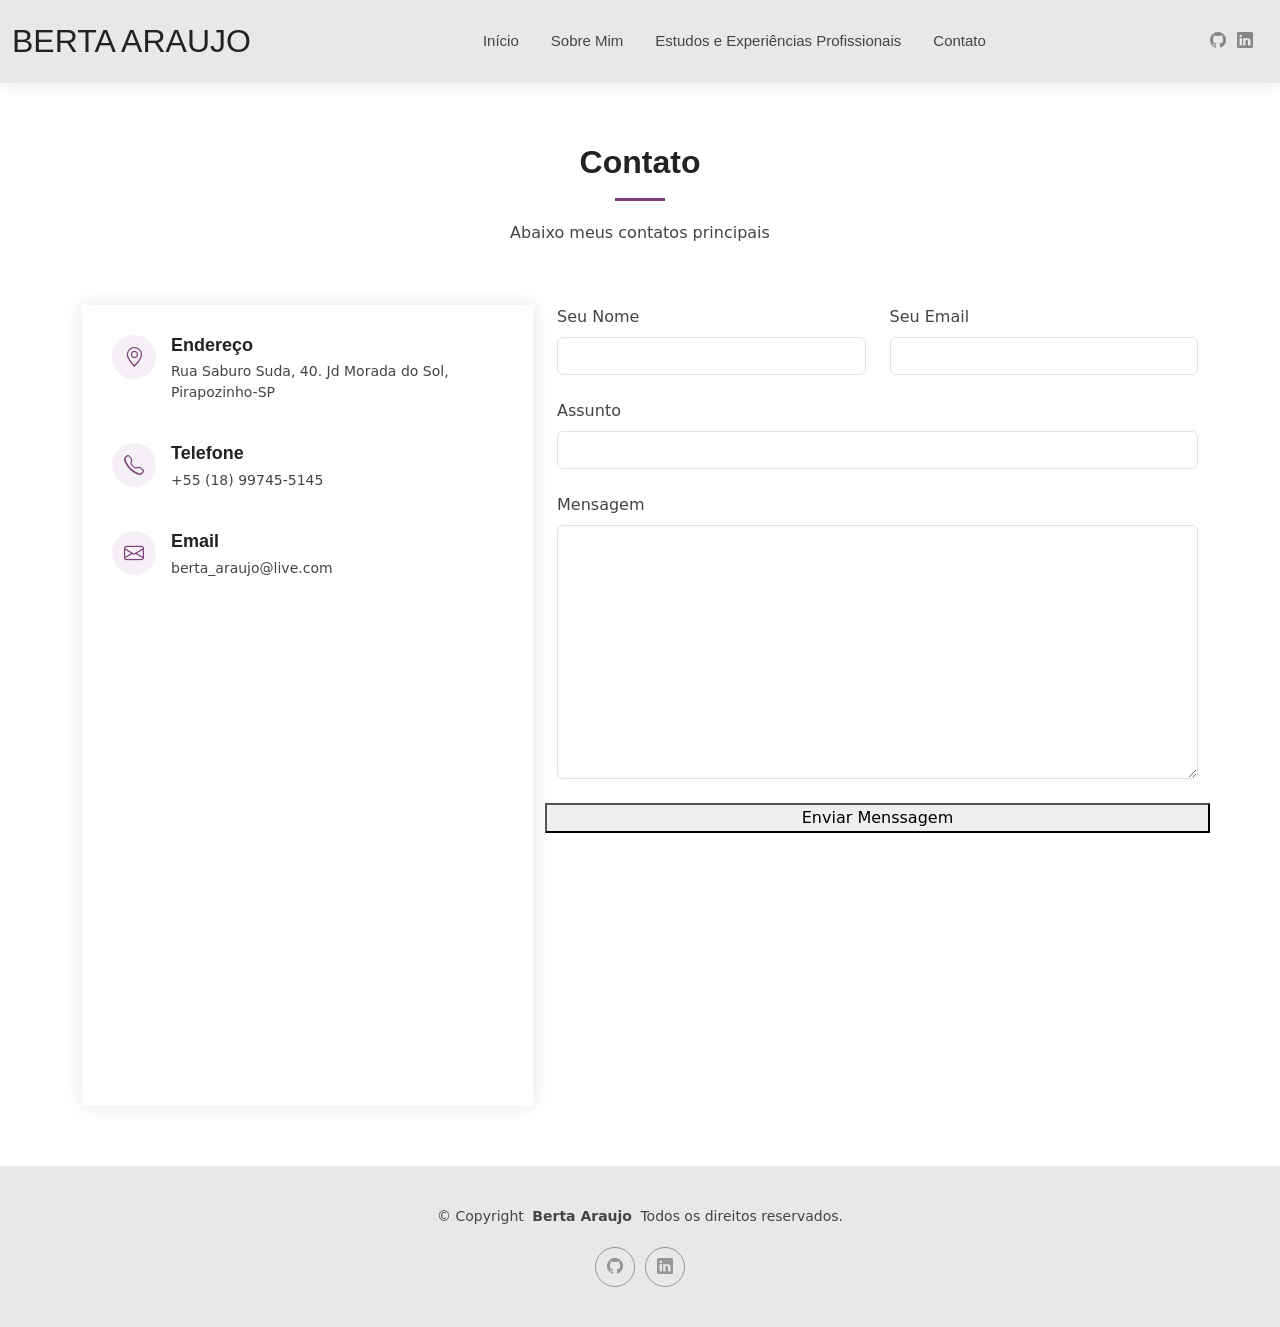
==== contato.html @ d0bdb478 "Fix LinkedIn links and update email format" ====
<!DOCTYPE html>
<html lang="pt-BR">

<head>
  <meta charset="utf-8">
  <meta content="width=device-width, initial-scale=1.0" name="viewport">
  <title>Contato - Berta Araujo </title>
  <meta name="description" content="">
  <meta name="keywords" content="">

  <!-- Favicons -->
  <link href="assets/img/balloon-heart.svg" rel="icon">
  <link href="assets/img/balloon-heart.svg" rel="icon">

  <!-- Fonts -->
  <link href="https://fonts.googleapis.com" rel="preconnect">
  <link href="https://fonts.gstatic.com" rel="preconnect" crossorigin>
  
  <!-- Vendor CSS Files -->
  <link href="assets/vendor/bootstrap/css/bootstrap.min.css" rel="stylesheet">
  <link href="assets/vendor/bootstrap-icons/bootstrap-icons.css" rel="stylesheet">
  <link href="assets/vendor/aos/aos.css" rel="stylesheet">
  <link href="assets/vendor/swiper/swiper-bundle.min.css" rel="stylesheet">
  <link href="assets/vendor/glightbox/css/glightbox.min.css" rel="stylesheet">

  <!-- Main CSS File -->
  <link href="assets/css/main.css" rel="stylesheet">

</head>

<body class="contact-page">

  <header id="header" class="header d-flex align-items-center light-background sticky-top">
    <div class="container-fluid position-relative d-flex align-items-center justify-content-between">

      <a href="index.html" class="logo d-flex align-items-center me-auto me-xl-0">
        <!-- Uncomment the line below if you also wish to use an image logo -->
        <!-- <img src="assets/img/logo.png" alt=""> -->
        <h1 class="sitename">Berta Araujo</h1>
      </a>

      <nav id="navmenu" class="navmenu">
        <ul>
         <li><a href="index.html">Início</a></li>
          <li><a href="sobremim.html">Sobre Mim</a></li>
          <li><a href="estudos.html">Estudos e Experiências Profissionais</a></li>
          <li><a href="contato.html">Contato</a></li>
        </ul>
        <i class="mobile-nav-toggle d-xl-none bi bi-list"></i>
      </nav>

      <div class="header-social-links">
        <a href="https://github.com/Berta-Araujo" class="github"><i class="bi bi-github"></i></a>
        <a href="https://www.linkedin.com/in/bertaaraujo" class="linkedin"><i class="bi bi-linkedin"></i></a>
      </div>
    </div>
  </header>

  <main class="main">

    <!-- Contact Section -->
    <section id="contact" class="contact section">

      <!-- Section Title -->
      <div class="container section-title" data-aos="fade-up">
        <h2>Contato</h2>
        <p>Abaixo meus contatos principais</p>
      </div><!-- End Section Title -->

      <div class="container" data-aos="fade-up" data-aos-delay="100">

        <div class="row gy-4">

          <div class="col-lg-5">

            <div class="info-wrap">
              <div class="info-item d-flex" data-aos="fade-up" data-aos-delay="200">
                <i class="bi bi-geo-alt flex-shrink-0"></i>
                <div>
                  <h3> Endereço </h3>
                  <p>Rua Saburo Suda, 40. Jd Morada do Sol, Pirapozinho-SP</p>
                </div>
              </div><!-- End Info Item -->

              <div class="info-item d-flex" data-aos="fade-up" data-aos-delay="300">
                <i class="bi bi-telephone flex-shrink-0"></i>
                <div>
                  <h3> Telefone </h3>
                  <p>+55 (18) 99745-5145</p>
                </div>
              </div><!-- End Info Item -->

              <div class="info-item d-flex" data-aos="fade-up" data-aos-delay="400">
                <i class="bi bi-envelope flex-shrink-0"></i>
                <div>
                  <h3> Email </h3>
                  <p>berta_araujo@live.com</p>
                </div>
              </div><!-- End Info Item -->

              <iframe src="https://www.google.com/maps/embed?pb=!1m18!1m12!1m3!1d3692.27435428312!2d-51.49577968945268!3d-22.267594879625467!2m3!1f0!2f0!3f0!3m2!1i1024!2i768!4f13.1!3m3!1m2!1s0x94938dc01707d107%3A0xa402a376b8ba6fe6!2sR.%20Saburo%20Suda%2C%2040%2C%20Pirapozinho%20-%20SP%2C%2019200-000!5e0!3m2!1spt-BR!2sbr!4v1772817984452!5m2!1spt-BR!2sbr" width="600" height="450" style="border:0;" allowfullscreen="" loading="lazy" referrerpolicy="no-referrer-when-downgrade"></iframe>
            </div>
          </div>

          <div class="col-lg-7">
            <form <form id="contact-form" data-aos="fade-up" data-aos-delay="200">
              <div class="row gy-4">

                <div class="col-md-6">
                  <label for="name-field" class="pb-2">Seu Nome</label>
                  <input type="text" name="name" id="name-field" class="form-control" required="">
                </div>

                <div class="col-md-6">
                  <label for="email-field" class="pb-2">Seu Email</label>
                  <input type="email" class="form-control" name="email" id="email-field" required="">
                </div>

                <div class="col-md-12">
                  <label for="subject-field" class="pb-2">Assunto</label>
                  <input type="text" class="form-control" name="subject" id="subject-field" required="">
                </div>

                <div class="col-md-12">
                  <label for="message-field" class="pb-2">Mensagem</label>
                  <textarea class="form-control" name="message" rows="10" id="message-field" required=""></textarea>
                </div>

                  <button type="submit">Enviar Menssagem</button>
                </div>

              </div>
            </form>
          </div><!-- End Contact Form -->

        </div>

      </div>

    </section><!-- /Contact Section -->

  </main>

  <footer id="footer" class="footer light-background">

    <div class="container">
      <div class="copyright text-center ">
        <p>© <span>Copyright</span> <strong class="px-1 sitename">Berta Araujo</strong> <span>Todos os direitos reservados.<br></span></p>
      </div>
      <div class="social-links d-flex justify-content-center">
        <a href="https://github.com/Berta-Araujo"><i class="bi bi-github"></i></a>
        <a href="https://www.linkedin.com/in/bertaaraujo"><i class="bi bi-linkedin"></i></a>
      </div>

  </footer>

  <!-- Scroll Top -->
  <a href="#" id="scroll-top" class="scroll-top d-flex align-items-center justify-content-center"><i class="bi bi-arrow-up-short"></i></a>

  <!-- Preloader -->
  <div id="preloader"></div>

  <!-- Vendor JS Files -->
  <script src="assets/vendor/bootstrap/js/bootstrap.bundle.min.js"></script>
  <script src="assets/vendor/aos/aos.js"></script>
  <script src="assets/vendor/waypoints/noframework.waypoints.js"></script>
  <script src="assets/vendor/purecounter/purecounter_vanilla.js"></script>
  <script src="assets/vendor/swiper/swiper-bundle.min.js"></script>
  <script src="assets/vendor/glightbox/js/glightbox.min.js"></script>
  <script src="assets/vendor/imagesloaded/imagesloaded.pkgd.min.js"></script>
  <script src="assets/vendor/isotope-layout/isotope.pkgd.min.js"></script>

  <script>
document.getElementById("contact-form").addEventListener("submit", function(e) {

    e.preventDefault();

    const nome = document.getElementById("name-field").value;
    const email = document.getElementById("email-field").value;
    const assunto = document.getElementById("subject-field").value;
    const mensagem = document.getElementById("message-field").value;

    const texto =
`Olá, Berta!

Meu nome é ${nome}

E-mail: ${email}

Assunto: ${assunto}

Mensagem:
${mensagem}`;

    const numero = "5518997455145";

    const url = `https://wa.me/${numero}?text=${encodeURIComponent(texto)}`;

    window.open(url, "_blank");
});
</script>
  <!-- Main JS File -->
  <script src="assets/js/main.js"></script>

</body>

</html>
---- assets/css/main.css ----
/* Fonts */
:root {
  --default-font: "Roboto",  system-ui, -apple-system, "Segoe UI", Roboto, "Helvetica Neue", Arial, "Noto Sans", "Liberation Sans", sans-serif, "Apple Color Emoji", "Segoe UI Emoji", "Segoe UI Symbol", "Noto Color Emoji";
  --heading-font: "Raleway",  sans-serif;
  --nav-font: "Poppins",  sans-serif;
}

/* Global Colors - The following color variables are used throughout the website. Updating them here will change the color scheme of the entire website */
:root { 
  --background-color: #ffffff; /* Background color for the entire website, including individual sections */
  --default-color: #444444; /* Default color used for the majority of the text content across the entire website */
  --heading-color: #222222; /* Color for headings, subheadings and title throughout the website */
  --accent-color: #7b3e7a; /* Accent color that represents your brand on the website. It's used for buttons, links, and other elements that need to stand out */
  --surface-color: #ffffff; /* The surface color is used as a background of boxed elements within sections, such as cards, icon boxes, or other elements that require a visual separation from the global background. */
  --contrast-color: #ffffff; /* Contrast color for text, ensuring readability against backgrounds of accent, heading, or default colors. */
}

/* Nav Menu Colors - The following color variables are used specifically for the navigation menu. They are separate from the global colors to allow for more customization options */
:root {
  --nav-color: #444444;  /* The default color of the main navmenu links */
  --nav-hover-color: #7b3e7a; /* Applied to main navmenu links when they are hovered over or active */
  --nav-mobile-background-color: #ffffff; /* Used as the background color for mobile navigation menu */
  --nav-dropdown-background-color: #ffffff; /* Used as the background color for dropdown items that appear when hovering over primary navigation items */
  --nav-dropdown-color: #444444; /* Used for navigation links of the dropdown items in the navigation menu. */
  --nav-dropdown-hover-color: #F97DF6; /* Similar to --nav-hover-color, this color is applied to dropdown navigation links when they are hovered over. */
}

/* Color Presets - These classes override global colors when applied to any section or element, providing reuse of the sam color scheme. */

.light-background {
  --background-color: #e9e8e6;
  --surface-color: #ffffff;
}

.dark-background {
  --background-color: #060606;
  --default-color: #ffffff;
  --heading-color: #ffffff;
  --surface-color: #252525;
  --contrast-color: #ffffff;
}

/* Smooth scroll */
:root {
  scroll-behavior: smooth;
}

/*--------------------------------------------------------------
# General Styling & Shared Classes
--------------------------------------------------------------*/
body {
  color: var(--default-color);
  background-color: var(--background-color);
  font-family: var(--default-font);
}

a {
  color: var(--accent-color);
  text-decoration: none;
  transition: 0.3s;
}

a:hover {
  color: color-mix(in srgb, var(--accent-color), transparent 25%);
  text-decoration: none;
}

h1,
h2,
h3,
h4,
h5,
h6 {
  color: var(--heading-color);
  font-family: var(--heading-font);
}

/* PHP Email Form Messages
------------------------------*/
.php-email-form .error-message {
  display: none;
  background: #df1529;
  color: #ffffff;
  text-align: left;
  padding: 15px;
  margin-bottom: 24px;
  font-weight: 600;
}

.php-email-form .sent-message {
  display: none;
  color: #ffffff;
  background: #059652;
  text-align: center;
  padding: 15px;
  margin-bottom: 24px;
  font-weight: 600;
}

.php-email-form .loading {
  display: none;
  background: var(--surface-color);
  text-align: center;
  padding: 15px;
  margin-bottom: 24px;
}

.php-email-form .loading:before {
  content: "";
  display: inline-block;
  border-radius: 50%;
  width: 24px;
  height: 24px;
  margin: 0 10px -6px 0;
  border: 3px solid var(--accent-color);
  border-top-color: var(--surface-color);
  animation: php-email-form-loading 1s linear infinite;
}

@keyframes php-email-form-loading {
  0% {
    transform: rotate(0deg);
  }

  100% {
    transform: rotate(360deg);
  }
}

/*--------------------------------------------------------------
# Global Header
--------------------------------------------------------------*/
.header {
  color: var(--default-color);
  background-color: var(--background-color);
  padding: 15px 0;
  transition: all 0.5s;
  z-index: 997;
  box-shadow: 0px 0 18px rgba(0, 0, 0, 0.1);
}

.header .logo {
  line-height: 1;
}

.header .logo img {
  max-height: 36px;
  margin-right: 8px;
}

.header .logo h1 {
  font-size: 32px;
  margin: 0;
  font-weight: 300;
  text-transform: uppercase;
  color: var(--heading-color);
}

.header .header-social-links {
  padding-right: 15px;
}

.header .header-social-links a {
  color: color-mix(in srgb, var(--default-color), transparent 40%);
  padding-left: 6px;
  display: inline-block;
  transition: 0.3s;
  font-size: 16px;
}

.header .header-social-links a:hover {
  color: var(--accent-color);
}

.header .header-social-links a i {
  line-height: 0px;
}

@media (max-width: 1200px) {
  .header .logo {
    order: 1;
  }

  .header .header-social-links {
    order: 2;
  }

  .header .navmenu {
    order: 3;
  }
}

/*--------------------------------------------------------------
# Navigation Menu
--------------------------------------------------------------*/
/* Desktop Navigation */
@media (min-width: 1200px) {
  .navmenu {
    padding: 0;
  }

  .navmenu ul {
    margin: 0;
    padding: 0;
    display: flex;
    list-style: none;
    align-items: center;
  }

  .navmenu li {
    position: relative;
  }

  .navmenu>ul>li {
    white-space: nowrap;
    padding: 15px 14px;
  }

  .navmenu>ul>li:last-child {
    padding-right: 0;
  }

  .navmenu a,
  .navmenu a:focus {
    color: var(--nav-color);
    font-size: 15px;
    padding: 0 2px;
    font-family: var(--nav-font);
    font-weight: 400;
    display: flex;
    align-items: center;
    justify-content: space-between;
    white-space: nowrap;
    transition: 0.3s;
    position: relative;
  }

  .navmenu a i,
  .navmenu a:focus i {
    font-size: 12px;
    line-height: 0;
    margin-left: 5px;
    transition: 0.3s;
  }

  .navmenu>ul>li>a:before {
    content: "";
    position: absolute;
    height: 2px;
    bottom: -6px;
    left: 0;
    background-color: var(--nav-hover-color);
    visibility: hidden;
    width: 0px;
    transition: all 0.3s ease-in-out 0s;
  }

  .navmenu a:hover:before,
  .navmenu li:hover>a:before,
  .navmenu .active:before {
    visibility: visible;
    width: 25px;
  }

  .navmenu li:hover>a,
  .navmenu .active,
  .navmenu .active:focus {
    color: var(--nav-hover-color);
  }

  .navmenu .dropdown ul {
    margin: 0;
    padding: 10px 0;
    background: var(--nav-dropdown-background-color);
    display: block;
    position: absolute;
    visibility: hidden;
    left: 14px;
    top: 130%;
    opacity: 0;
    transition: 0.3s;
    border-radius: 4px;
    z-index: 99;
    box-shadow: 0px 0px 30px rgba(0, 0, 0, 0.1);
  }

  .navmenu .dropdown ul li {
    min-width: 200px;
  }

  .navmenu .dropdown ul a {
    padding: 10px 20px;
    font-size: 15px;
    text-transform: none;
    color: var(--nav-dropdown-color);
  }

  .navmenu .dropdown ul a i {
    font-size: 12px;
  }

  .navmenu .dropdown ul a:hover,
  .navmenu .dropdown ul .active:hover,
  .navmenu .dropdown ul li:hover>a {
    color: var(--nav-dropdown-hover-color);
  }

  .navmenu .dropdown:hover>ul {
    opacity: 1;
    top: 100%;
    visibility: visible;
  }

  .navmenu .dropdown .dropdown ul {
    top: 0;
    left: -90%;
    visibility: hidden;
  }

  .navmenu .dropdown .dropdown:hover>ul {
    opacity: 1;
    top: 0;
    left: -100%;
    visibility: visible;
  }
}

/* Mobile Navigation */
@media (max-width: 1199px) {
  .mobile-nav-toggle {
    color: var(--nav-color);
    font-size: 28px;
    line-height: 0;
    margin-right: 10px;
    cursor: pointer;
    transition: color 0.3s;
  }

  .navmenu {
    padding: 0;
    z-index: 9997;
  }

  .navmenu ul {
    display: none;
    list-style: none;
    position: absolute;
    inset: 60px 20px 20px 20px;
    padding: 10px 0;
    margin: 0;
    border-radius: 6px;
    background-color: var(--nav-mobile-background-color);
    border: 1px solid color-mix(in srgb, var(--default-color), transparent 90%);
    box-shadow: none;
    overflow-y: auto;
    transition: 0.3s;
    z-index: 9998;
  }

  .navmenu a,
  .navmenu a:focus {
    color: var(--nav-dropdown-color);
    padding: 10px 20px;
    font-family: var(--nav-font);
    font-size: 17px;
    font-weight: 500;
    display: flex;
    align-items: center;
    justify-content: space-between;
    white-space: nowrap;
    transition: 0.3s;
  }

  .navmenu a i,
  .navmenu a:focus i {
    font-size: 12px;
    line-height: 0;
    margin-left: 5px;
    width: 30px;
    height: 30px;
    display: flex;
    align-items: center;
    justify-content: center;
    border-radius: 50%;
    transition: 0.3s;
    background-color: color-mix(in srgb, var(--accent-color), transparent 90%);
  }

  .navmenu a i:hover,
  .navmenu a:focus i:hover {
    background-color: var(--accent-color);
    color: var(--contrast-color);
  }

  .navmenu a:hover,
  .navmenu .active,
  .navmenu .active:focus {
    color: var(--nav-dropdown-hover-color);
  }

  .navmenu .active i,
  .navmenu .active:focus i {
    background-color: var(--accent-color);
    color: var(--contrast-color);
    transform: rotate(180deg);
  }

  .navmenu .dropdown ul {
    position: static;
    display: none;
    z-index: 99;
    padding: 10px 0;
    margin: 10px 20px;
    background-color: var(--nav-dropdown-background-color);
    transition: all 0.5s ease-in-out;
  }

  .navmenu .dropdown ul ul {
    background-color: rgba(33, 37, 41, 0.1);
  }

  .navmenu .dropdown>.dropdown-active {
    display: block;
    background-color: rgba(33, 37, 41, 0.03);
  }

  .mobile-nav-active {
    overflow: hidden;
  }

  .mobile-nav-active .mobile-nav-toggle {
    color: #fff;
    position: absolute;
    font-size: 32px;
    top: 15px;
    right: 15px;
    margin-right: 0;
    z-index: 9999;
  }

  .mobile-nav-active .navmenu {
    position: fixed;
    overflow: hidden;
    inset: 0;
    background: rgba(33, 37, 41, 0.8);
    transition: 0.3s;
  }

  .mobile-nav-active .navmenu>ul {
    display: block;
  }
}

/*--------------------------------------------------------------
# Global Footer
--------------------------------------------------------------*/
.footer {
  color: var(--default-color);
  background-color: var(--background-color);
  font-size: 14px;
  padding: 40px 0;
  position: relative;
}

.footer .copyright p {
  margin-bottom: 0;
}

.footer .social-links {
  margin-top: 20px;
}

.footer .social-links a {
  display: flex;
  align-items: center;
  justify-content: center;
  width: 40px;
  height: 40px;
  border-radius: 50%;
  border: 1px solid color-mix(in srgb, var(--default-color), transparent 50%);
  font-size: 16px;
  color: color-mix(in srgb, var(--default-color), transparent 50%);
  margin: 0 5px;
  transition: 0.3s;
}

.footer .social-links a:hover {
  color: var(--accent-color);
  border-color: var(--accent-color);
}

.footer .credits {
  margin-top: 10px;
  font-size: 13px;
  text-align: center;
}

/*--------------------------------------------------------------
# Preloader
--------------------------------------------------------------*/
#preloader {
  position: fixed;
  inset: 0;
  z-index: 9999;
  overflow: hidden;
  background-color: var(--background-color);
  transition: all 0.6s ease-out;
  width: 100%;
  height: 100vh;
}

#preloader:before,
#preloader:after {
  content: "";
  position: absolute;
  border: 4px solid var(--accent-color);
  border-radius: 50%;
  animation: animate-preloader 2s cubic-bezier(0, 0.2, 0.8, 1) infinite;
}

#preloader:after {
  animation-delay: -0.5s;
}

@keyframes animate-preloader {
  0% {
    width: 10px;
    height: 10px;
    top: calc(50% - 5px);
    left: calc(50% - 5px);
    opacity: 1;
  }

  100% {
    width: 72px;
    height: 72px;
    top: calc(50% - 36px);
    left: calc(50% - 36px);
    opacity: 0;
  }
}

/*--------------------------------------------------------------
# Scroll Top Button
--------------------------------------------------------------*/
.scroll-top {
  position: fixed;
  visibility: hidden;
  opacity: 0;
  right: 15px;
  bottom: -15px;
  z-index: 99999;
  background-color: var(--accent-color);
  width: 44px;
  height: 44px;
  border-radius: 50px;
  transition: all 0.4s;
}

.scroll-top i {
  font-size: 24px;
  color: var(--contrast-color);
  line-height: 0;
}

.scroll-top:hover {
  background-color: color-mix(in srgb, var(--accent-color), transparent 20%);
  color: var(--contrast-color);
}

.scroll-top.active {
  visibility: visible;
  opacity: 1;
  bottom: 15px;
}

/*--------------------------------------------------------------
# Disable aos animation delay on mobile devices
--------------------------------------------------------------*/
@media screen and (max-width: 768px) {
  [data-aos-delay] {
    transition-delay: 0 !important;
  }
}

/*--------------------------------------------------------------
# Global Page Titles & Breadcrumbs
--------------------------------------------------------------*/
.page-title {
  color: var(--default-color);
  background-color: var(--background-color);
  padding: 25px 0;
  position: relative;
  border-bottom: 1px solid color-mix(in srgb, var(--default-color), transparent 85%);
}

.page-title h1 {
  font-size: 24px;
  font-weight: 400;
}

.page-title .breadcrumbs ol {
  display: flex;
  flex-wrap: wrap;
  list-style: none;
  padding: 0;
  margin: 0;
  font-size: 14px;
  font-weight: 400;
}

.page-title .breadcrumbs ol li+li {
  padding-left: 10px;
}

.page-title .breadcrumbs ol li+li::before {
  content: "/";
  display: inline-block;
  padding-right: 10px;
  color: color-mix(in srgb, var(--default-color), transparent 70%);
}

/*--------------------------------------------------------------
# Global Sections
--------------------------------------------------------------*/
section,
.section {
  color: var(--default-color);
  background-color: var(--background-color);
  padding: 60px 0;
  scroll-margin-top: 100px;
  overflow: clip;
}

@media (max-width: 1199px) {

  section,
  .section {
    scroll-margin-top: 66px;
  }
}

/*--------------------------------------------------------------
# Global Section Titles
--------------------------------------------------------------*/
.section-title {
  text-align: center;
  padding-bottom: 60px;
  position: relative;
}

.section-title h2 {
  font-size: 32px;
  font-weight: 700;
  margin-bottom: 20px;
  padding-bottom: 20px;
  position: relative;
}

.section-title h2:after {
  content: "";
  position: absolute;
  display: block;
  width: 50px;
  height: 3px;
  background: var(--accent-color);
  left: 0;
  right: 0;
  bottom: 0;
  margin: auto;
}

.section-title p {
  margin-bottom: 0;
}

/*--------------------------------------------------------------
# Hero Section
--------------------------------------------------------------*/
.hero {
  width: 100%;
  min-height: calc(100vh - 82px);
  position: relative;
  padding: 80px 0;
  display: flex;
  align-items: center;
  justify-content: center;
}

@media (max-width: 1200px) {
  .hero {
    min-height: calc(100vh - 68px);
  }
}

.hero img {
  position: absolute;
  inset: 0;
  display: block;
  width: 100%;
  height: 100%;
  object-fit: cover;
  z-index: 1;
}

.hero .container {
  position: relative;
  z-index: 3;
}

.hero h2 {
  margin: 0;
  font-size: 48px;
  font-weight: 700;
}

.hero p {
  margin: 10px 0 0 0;
  font-size: 24px;
  color: var(--heading-color);
}

.hero .btn-get-started {
  color: var(--contrast-color);
  background: var(--accent-color);
  font-family: var(--heading-font);
  text-transform: uppercase;
  font-weight: 600;
  font-size: 12px;
  letter-spacing: 1px;
  display: inline-block;
  padding: 12px 40px;
  border-radius: 50px;
  transition: 0.5s;
  margin-top: 30px;
}

.hero .btn-get-started:hover {
  background: color-mix(in srgb, var(--accent-color) 90%, white 20%);
}

@media (max-width: 768px) {
  .hero h2 {
    font-size: 32px;
  }

  .hero p {
    font-size: 18px;
  }
}

/*--------------------------------------------------------------
# About Section
--------------------------------------------------------------*/
.about .content h2 {
  font-weight: 700;
  font-size: 24px;
}

.about .content ul {
  list-style: none;
  padding: 0;
}

.about .content ul li {
  margin-bottom: 20px;
  display: flex;
  align-items: center;
}

.about .content ul strong {
  margin-right: 10px;
}

.about .content ul i {
  font-size: 16px;
  margin-right: 5px;
  color: var(--accent-color);
  line-height: 0;
}

/*--------------------------------------------------------------
# Skills Section
--------------------------------------------------------------*/
.skills .progress {
  height: 60px;
  display: block;
  background: none;
  border-radius: 0;
}

.skills .progress .skill {
  color: var(--heading-color);
  padding: 0;
  margin: 0 0 6px 0;
  text-transform: uppercase;
  display: block;
  font-weight: 600;
  font-family: var(--heading-font);
}

.skills .progress .skill .val {
  float: right;
  font-style: normal;
}

.skills .progress-bar-wrap {
  background: color-mix(in srgb, var(--default-color), transparent 90%);
  height: 10px;
}

.skills .progress-bar {
  width: 1px;
  height: 10px;
  transition: 0.9s;
  background-color: var(--accent-color);
}

/*--------------------------------------------------------------
# Stats Section
--------------------------------------------------------------*/
.stats .stats-item {
  padding: 30px;
  width: 100%;
}

.stats .stats-item span {
  color: var(--heading-color);
  font-size: 48px;
  display: block;
  font-weight: 700;
  margin-bottom: 20px;
  padding-bottom: 20px;
  position: relative;
}

.stats .stats-item span:after {
  content: "";
  position: absolute;
  display: block;
  width: 25px;
  height: 3px;
  background: var(--accent-color);
  left: 0;
  right: 0;
  bottom: 0;
  margin: auto;
}

.stats .stats-item p {
  color: color-mix(in srgb, var(--default-color), transparent 40%);
  padding: 0;
  margin: 0;
  font-family: var(--heading-font);
  font-weight: 500;
}

/*--------------------------------------------------------------
# Testimonials Section
--------------------------------------------------------------*/
.testimonials .section-header {
  margin-bottom: 40px;
}

.testimonials .testimonials-carousel,
.testimonials .testimonials-slider {
  overflow: hidden;
}

.testimonials .testimonial-item {
  text-align: center;
}

.testimonials .testimonial-item .testimonial-img {
  width: 120px;
  border-radius: 50%;
  border: 4px solid var(--background-color);
  margin: 0 auto;
}

.testimonials .testimonial-item h3 {
  font-size: 20px;
  font-weight: bold;
  margin: 10px 0 5px 0;
}

.testimonials .testimonial-item h4 {
  font-size: 14px;
  color: color-mix(in srgb, var(--default-color), transparent 40%);
  margin: 0 0 15px 0;
}

.testimonials .testimonial-item .stars {
  margin-bottom: 15px;
}

.testimonials .testimonial-item .stars i {
  color: #ffc107;
  margin: 0 1px;
}

.testimonials .testimonial-item .quote-icon-left,
.testimonials .testimonial-item .quote-icon-right {
  color: color-mix(in srgb, var(--accent-color), transparent 50%);
  font-size: 26px;
  line-height: 0;
}

.testimonials .testimonial-item .quote-icon-left {
  display: inline-block;
  left: -5px;
  position: relative;
}

.testimonials .testimonial-item .quote-icon-right {
  display: inline-block;
  right: -5px;
  position: relative;
  top: 10px;
  transform: scale(-1, -1);
}

.testimonials .testimonial-item p {
  font-style: italic;
  margin: 0 auto 15px auto;
}

.testimonials .swiper-wrapper {
  height: auto;
}

.testimonials .swiper-pagination {
  margin-top: 20px;
  position: relative;
}

.testimonials .swiper-pagination .swiper-pagination-bullet {
  width: 12px;
  height: 12px;
  opacity: 1;
  background-color: color-mix(in srgb, var(--default-color), transparent 85%);
}

.testimonials .swiper-pagination .swiper-pagination-bullet-active {
  background-color: var(--accent-color);
}

@media (min-width: 992px) {
  .testimonials .testimonial-item p {
    width: 80%;
  }
}

/*--------------------------------------------------------------
# Resume Section
--------------------------------------------------------------*/
.resume .resume-title {
  color: var(--heading-color);
  font-size: 26px;
  font-weight: 700;
  margin-top: 20px;
  margin-bottom: 20px;
}

.resume .resume-item {
  padding: 0 0 20px 20px;
  margin-top: -2px;
  border-left: 2px solid var(--accent-color);
  position: relative;
}

.resume .resume-item h4 {
  line-height: 18px;
  font-size: 18px;
  font-weight: 600;
  text-transform: uppercase;
  color: color-mix(in srgb, var(--default-color), transparent 20%);
  margin-bottom: 10px;
}

.resume .resume-item h5 {
  font-size: 16px;
  padding: 5px 15px;
  display: inline-block;
  font-weight: 600;
  margin-bottom: 10px;
}

.resume .resume-item ul {
  padding-left: 20px;
}

.resume .resume-item ul li {
  padding-bottom: 10px;
}

.resume .resume-item:last-child {
  padding-bottom: 0;
}

.resume .resume-item::before {
  content: "";
  position: absolute;
  width: 16px;
  height: 16px;
  border-radius: 50px;
  left: -9px;
  top: 0;
  background: var(--background-color);
  border: 2px solid var(--accent-color);
}

/*--------------------------------------------------------------
# Contact Section
--------------------------------------------------------------*/
.contact .info-wrap {
  background-color: var(--surface-color);
  box-shadow: 0px 0px 20px rgba(0, 0, 0, 0.1);
  padding: 30px;
}

@media (max-width: 575px) {
  .contact .info-wrap {
    padding: 20px;
  }
}

.contact .info-item {
  margin-bottom: 40px;
}

.contact .info-item i {
  font-size: 20px;
  color: var(--accent-color);
  background: color-mix(in srgb, var(--accent-color), transparent 92%);
  width: 44px;
  height: 44px;
  display: flex;
  justify-content: center;
  align-items: center;
  border-radius: 50px;
  transition: all 0.3s ease-in-out;
  margin-right: 15px;
}

.contact .info-item h3 {
  padding: 0;
  font-size: 18px;
  font-weight: 700;
  margin-bottom: 5px;
}

.contact .info-item p {
  padding: 0;
  margin-bottom: 0;
  font-size: 14px;
}

.contact .info-item:hover i {
  background: var(--accent-color);
  color: var(--contrast-color);
}

.contact .php-email-form {
  background-color: var(--surface-color);
  height: 100%;
  padding: 30px;
  box-shadow: 0px 0px 20px rgba(0, 0, 0, 0.1);
}

@media (max-width: 575px) {
  .contact .php-email-form {
    padding: 20px;
  }
}

.contact .php-email-form input[type=text],
.contact .php-email-form input[type=email],
.contact .php-email-form textarea {
  font-size: 14px;
  padding: 10px 15px;
  box-shadow: none;
  border-radius: 0;
  color: var(--default-color);
  background-color: var(--surface-color);
  border-color: color-mix(in srgb, var(--default-color), transparent 80%);
}

.contact .php-email-form input[type=text]:focus,
.contact .php-email-form input[type=email]:focus,
.contact .php-email-form textarea:focus {
  border-color: var(--accent-color);
}

.contact .php-email-form input[type=text]::placeholder,
.contact .php-email-form input[type=email]::placeholder,
.contact .php-email-form textarea::placeholder {
  color: color-mix(in srgb, var(--default-color), transparent 70%);
}

.contact .php-email-form button[type=submit] {
  color: var(--contrast-color);
  background: var(--accent-color);
  border: 0;
  padding: 10px 30px;
  transition: 0.4s;
  border-radius: 50px;
}

.contact .php-email-form button[type=submit]:hover {
  background: color-mix(in srgb, var(--accent-color), transparent 25%);
}

/*--------------------------------------------------------------
# Starter Section Section
--------------------------------------------------------------*/
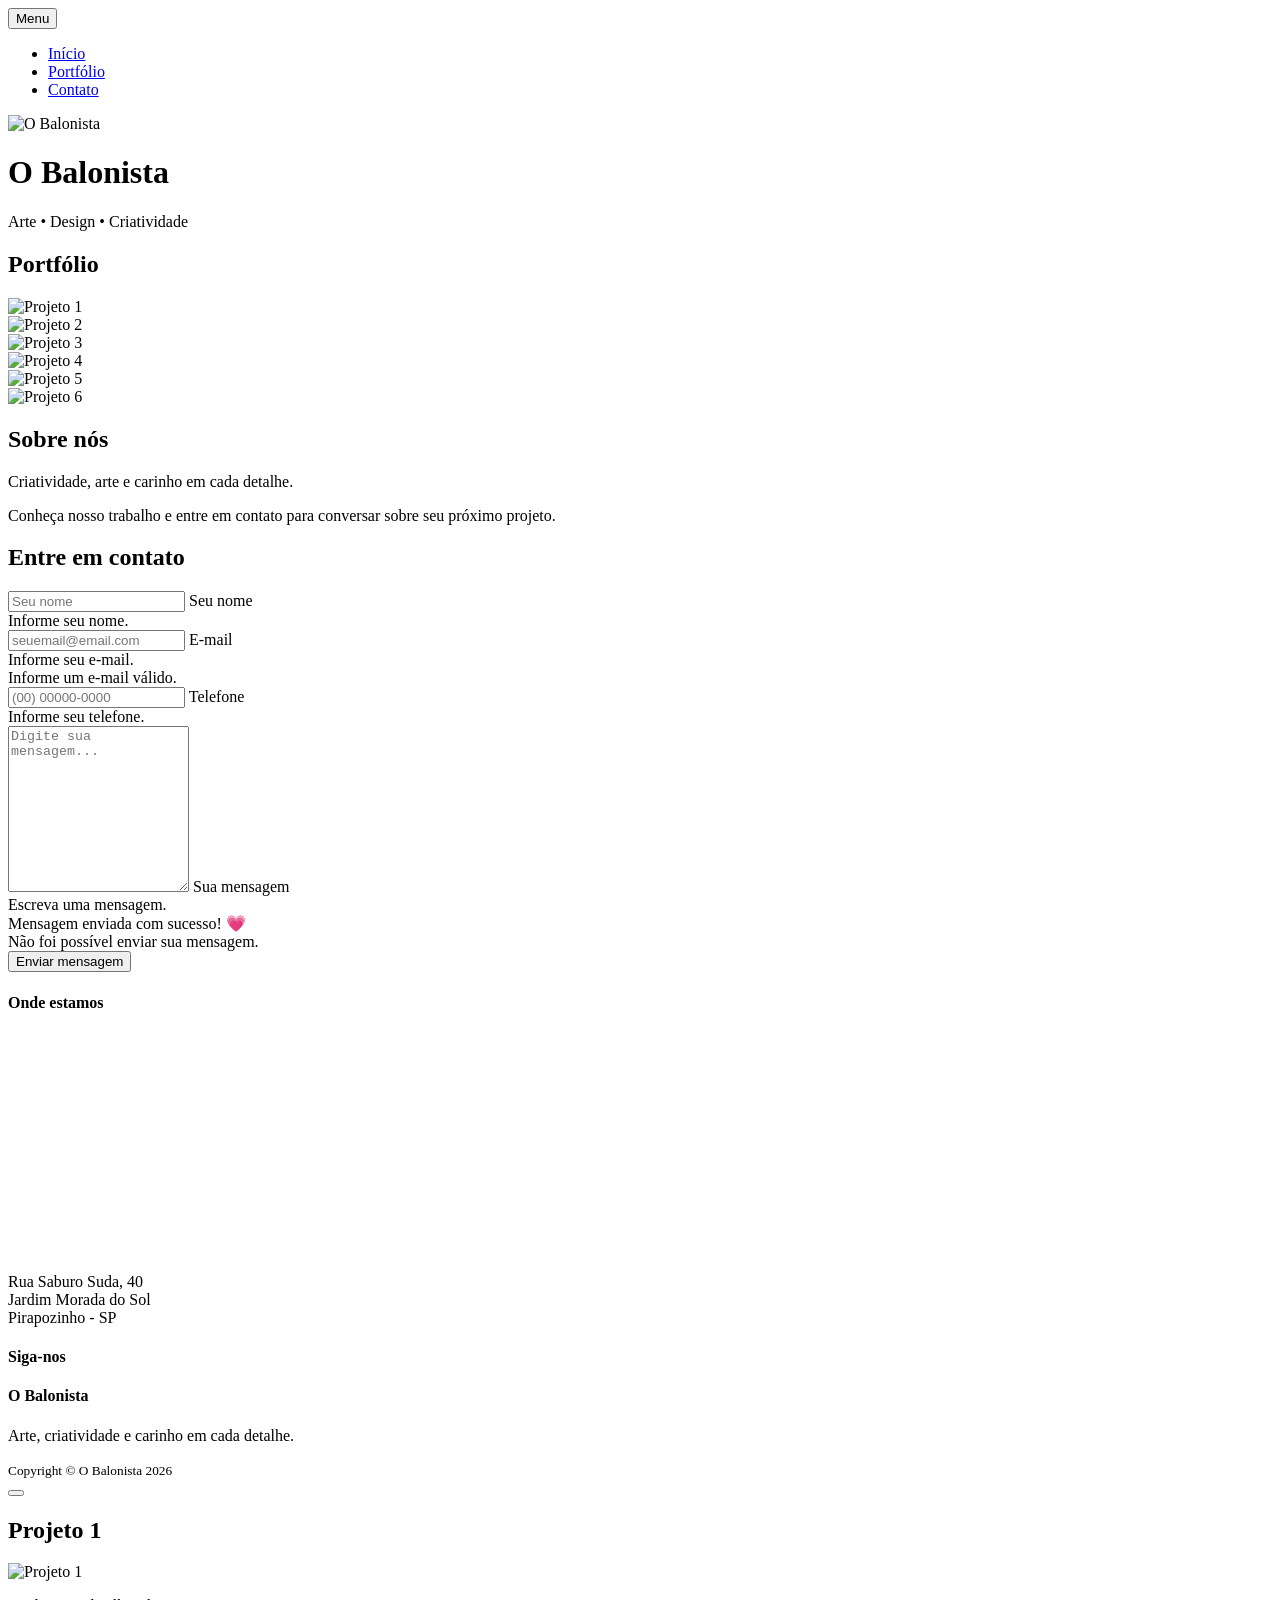
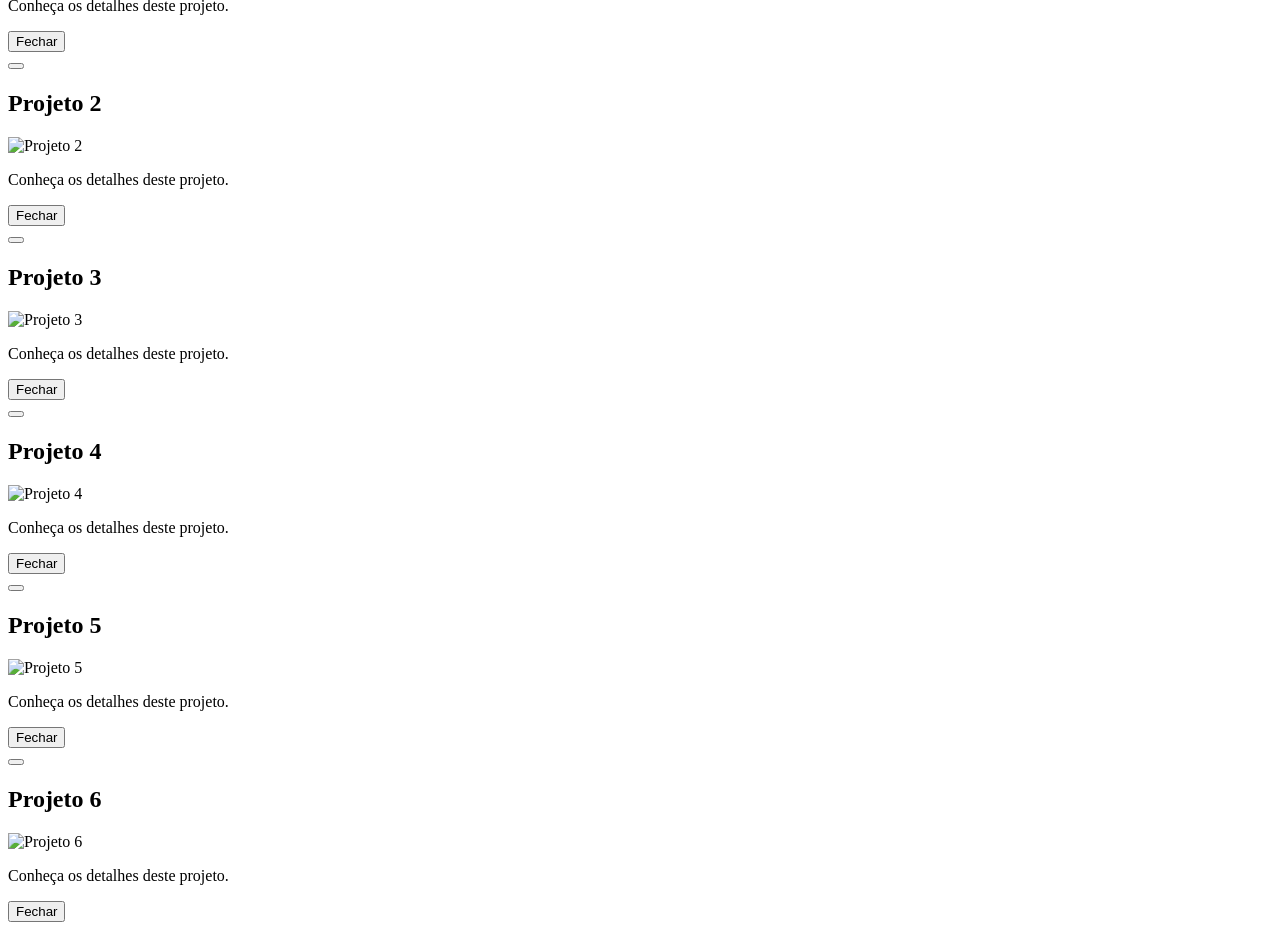
==== commit 65cf4428: "Update contato.html" ====
--- a/contato.html
+++ b/contato.html
@@ -1,207 +1,762 @@
 <!DOCTYPE html>
 <html lang="pt-BR">
-
 <head>
-  <meta charset="utf-8">
-  <meta content="width=device-width, initial-scale=1.0" name="viewport">
-  <title>Contato - Berta Araujo </title>
-  <meta name="description" content="">
-  <meta name="keywords" content="">
-
-  <!-- Favicons -->
-  <link href="assets/img/balloon-heart.svg" rel="icon">
-  <link href="assets/img/balloon-heart.svg" rel="icon">
-
-  <!-- Fonts -->
-  <link href="https://fonts.googleapis.com" rel="preconnect">
-  <link href="https://fonts.gstatic.com" rel="preconnect" crossorigin>
-  
-  <!-- Vendor CSS Files -->
-  <link href="assets/vendor/bootstrap/css/bootstrap.min.css" rel="stylesheet">
-  <link href="assets/vendor/bootstrap-icons/bootstrap-icons.css" rel="stylesheet">
-  <link href="assets/vendor/aos/aos.css" rel="stylesheet">
-  <link href="assets/vendor/swiper/swiper-bundle.min.css" rel="stylesheet">
-  <link href="assets/vendor/glightbox/css/glightbox.min.css" rel="stylesheet">
-
-  <!-- Main CSS File -->
-  <link href="assets/css/main.css" rel="stylesheet">
-
+    <meta charset="utf-8" />
+    <meta name="viewport" content="width=device-width, initial-scale=1, shrink-to-fit=no" />
+    <meta name="description" content="O Balonista" />
+    <meta name="author" content="O Balonista" />
+    <title>O Balonista</title>
+    <!-- Favicon -->
+    <link rel="icon" type="image/x-icon" href="icones/balloon.svg" />
+    <!-- Font Awesome -->
+    <script src="https://use.fontawesome.com/releases/v6.3.0/js/all.js" crossorigin="anonymous"></script>
+    <!-- Google Fonts -->
+    <link rel="preconnect" href="https://fonts.googleapis.com">
+    <link rel="preconnect" href="https://fonts.gstatic.com" crossorigin>
+    <link href="https://fonts.googleapis.com/css2?family=Google+Sans:ital,opsz,wght@0,17..18,400..700&display=swap"
+        rel="stylesheet">
+    <!-- CSS -->
+    <link href="css/styles.css" rel="stylesheet" />
 </head>
-
-<body class="contact-page">
-
-  <header id="header" class="header d-flex align-items-center light-background sticky-top">
-    <div class="container-fluid position-relative d-flex align-items-center justify-content-between">
-
-      <a href="index.html" class="logo d-flex align-items-center me-auto me-xl-0">
-        <!-- Uncomment the line below if you also wish to use an image logo -->
-        <!-- <img src="assets/img/logo.png" alt=""> -->
-        <h1 class="sitename">Berta Araujo</h1>
-      </a>
-
-      <nav id="navmenu" class="navmenu">
-        <ul>
-         <li><a href="index.html">Início</a></li>
-          <li><a href="sobremim.html">Sobre Mim</a></li>
-          <li><a href="estudos.html">Estudos e Experiências Profissionais</a></li>
-          <li><a href="contato.html">Contato</a></li>
-        </ul>
-        <i class="mobile-nav-toggle d-xl-none bi bi-list"></i>
-      </nav>
-
-      <div class="header-social-links">
-        <a href="https://github.com/Berta-Araujo" class="github"><i class="bi bi-github"></i></a>
-        <a href="https://www.linkedin.com/in/bertaaraujo" class="linkedin"><i class="bi bi-linkedin"></i></a>
-      </div>
+<body id="page-top">
+    <!-- =========================
+         NAVEGAÇÃO
+    ========================== -->
+    <nav class="navbar navbar-expand-lg bg-secondary text-uppercase fixed-top" id="mainNav">
+        <div class="container">
+            <button
+                class="navbar-toggler text-uppercase font-weight-bold bg-primary text-white rounded"
+                type="button"
+                data-bs-toggle="collapse"
+                data-bs-target="#navbarResponsive"
+                aria-controls="navbarResponsive"
+                aria-expanded="false"
+                aria-label="Abrir menu">
+                Menu
+                <i class="fas fa-bars"></i>
+            </button>
+            <div class="collapse navbar-collapse" id="navbarResponsive">
+                <ul class="navbar-nav ms-auto">
+                    <li class="nav-item mx-0 mx-lg-1">
+                        <a class="nav-link py-3 px-0 px-lg-3 rounded" href="index.html">
+                            Início
+                        </a>
+                    </li>
+                    <li class="nav-item mx-0 mx-lg-1">
+                        <a class="nav-link py-3 px-0 px-lg-3 rounded" href="portfolio.html">
+                            Portfólio
+                        </a>
+                    </li>
+                    <li class="nav-item mx-0 mx-lg-1">
+                        <a class="nav-link py-3 px-0 px-lg-3 rounded" href="contato.html">
+                            Contato
+                        </a>
+                    </li>
+                </ul>
+            </div>
+        </div>
+    </nav>
+    <!-- =========================
+         CABEÇALHO
+    ========================== -->
+    <header class="masthead bg-primary text-white text-center">
+        <div class="container d-flex align-items-center flex-column">
+            <!-- Logo -->
+            <img
+                src="logo/Artboard 1_3.png"
+                alt="O Balonista"
+                class="logo">
+            <!-- Título -->
+            <h1 class="masthead-heading text-uppercase mb-0">
+                O Balonista
+            </h1>
+            <!-- Divisor -->
+            <div class="divider-custom divider-light">
+                <div class="divider-custom-line"></div>
+                <div class="divider-custom-icon">
+                    <i class="fas fa-star"></i>
+                </div>
+                <div class="divider-custom-line"></div>
+            </div>
+            <!-- Subtítulo -->
+            <p class="masthead-subheading font-weight-light mb-0">
+                Arte • Design • Criatividade
+            </p>
+        </div>
+    </header>
+    <!-- =========================
+         PORTFÓLIO
+    ========================== -->
+    <section class="page-section portfolio" id="portfolio">
+        <div class="container">
+            <h2 class="page-section-heading text-center text-uppercase text-secondary mb-0">
+                Portfólio
+            </h2>
+            <!-- Divisor -->
+            <div class="divider-custom">
+                <div class="divider-custom-line"></div>
+                <div class="divider-custom-icon">
+                    <i class="fas fa-star"></i>
+                </div>
+                <div class="divider-custom-line"></div>
+            </div>
+            <!-- Itens -->
+            <div class="row justify-content-center">
+                <!-- Item 1 -->
+                <div class="col-md-6 col-lg-4 mb-5">
+                    <div
+                        class="portfolio-item mx-auto"
+                        data-bs-toggle="modal"
+                        data-bs-target="#portfolioModal1">
+                        <div class="portfolio-item-caption d-flex align-items-center justify-content-center h-100 w-100">
+                            <div class="portfolio-item-caption-content text-center text-white">
+                                <i class="fas fa-plus fa-3x"></i>
+                            </div>
+                        </div>
+                        <img
+                            class="img-fluid"
+                            src="assets/img/portfolio/cabin.png"
+                            alt="Projeto 1">
+                    </div>
+                </div>
+                <!-- Item 2 -->
+                <div class="col-md-6 col-lg-4 mb-5">
+                    <div
+                        class="portfolio-item mx-auto"
+                        data-bs-toggle="modal"
+                        data-bs-target="#portfolioModal2">
+                        <div class="portfolio-item-caption d-flex align-items-center justify-content-center h-100 w-100">
+                            <div class="portfolio-item-caption-content text-center text-white">
+                                <i class="fas fa-plus fa-3x"></i>
+                            </div>
+                        </div>
+                        <img
+                            class="img-fluid"
+                            src="assets/img/portfolio/cake.png"
+                            alt="Projeto 2">
+                    </div>
+                </div>
+                <!-- Item 3 -->
+                <div class="col-md-6 col-lg-4 mb-5">
+                    <div
+                        class="portfolio-item mx-auto"
+                        data-bs-toggle="modal"
+                        data-bs-target="#portfolioModal3">
+                        <div class="portfolio-item-caption d-flex align-items-center justify-content-center h-100 w-100">
+                            <div class="portfolio-item-caption-content text-center text-white">
+                                <i class="fas fa-plus fa-3x"></i>
+                            </div>
+                        </div>
+                        <img
+                            class="img-fluid"
+                            src="assets/img/portfolio/circus.png"
+                            alt="Projeto 3">
+                    </div>
+                </div>
+                <!-- Item 4 -->
+                <div class="col-md-6 col-lg-4 mb-5 mb-lg-0">
+                    <div
+                        class="portfolio-item mx-auto"
+                        data-bs-toggle="modal"
+                        data-bs-target="#portfolioModal4">
+                        <div class="portfolio-item-caption d-flex align-items-center justify-content-center h-100 w-100">
+                            <div class="portfolio-item-caption-content text-center text-white">
+                                <i class="fas fa-plus fa-3x"></i>
+                            </div>
+                        </div>
+                        <img
+                            class="img-fluid"
+                            src="assets/img/portfolio/game.png"
+                            alt="Projeto 4">
+                    </div>
+                </div>
+                <!-- Item 5 -->
+                <div class="col-md-6 col-lg-4 mb-5 mb-md-0">
+                    <div
+                        class="portfolio-item mx-auto"
+                        data-bs-toggle="modal"
+                        data-bs-target="#portfolioModal5">
+                        <div class="portfolio-item-caption d-flex align-items-center justify-content-center h-100 w-100">
+                            <div class="portfolio-item-caption-content text-center text-white">
+                                <i class="fas fa-plus fa-3x"></i>
+                            </div>
+                        </div>
+                        <img
+                            class="img-fluid"
+                            src="assets/img/portfolio/safe.png"
+                            alt="Projeto 5">
+                    </div>
+                </div>
+                <!-- Item 6 -->
+                <div class="col-md-6 col-lg-4">
+                    <div
+                        class="portfolio-item mx-auto"
+                        data-bs-toggle="modal"
+                        data-bs-target="#portfolioModal6">
+                        <div class="portfolio-item-caption d-flex align-items-center justify-content-center h-100 w-100">
+                            <div class="portfolio-item-caption-content text-center text-white">
+                                <i class="fas fa-plus fa-3x"></i>
+                            </div>
+                        </div>
+                        <img
+                            class="img-fluid"
+                            src="assets/img/portfolio/submarine.png"
+                            alt="Projeto 6">
+                    </div>
+                </div>
+            </div>
+        </div>
+    </section>
+    <!-- =========================
+         SOBRE
+    ========================== -->
+    <section class="page-section bg-primary text-white mb-0" id="about">
+        <div class="container">
+            <h2 class="page-section-heading text-center text-uppercase text-white">
+                Sobre nós
+            </h2>
+            <div class="divider-custom divider-light">
+                <div class="divider-custom-line"></div>
+                <div class="divider-custom-icon">
+                    <i class="fas fa-star"></i>
+                </div>
+                <div class="divider-custom-line"></div>
+            </div>
+            <div class="row">
+                <div class="col-lg-4 ms-auto">
+                    <p class="lead">
+                        Criatividade, arte e carinho em cada detalhe.
+                    </p>
+                </div>
+                <div class="col-lg-4 me-auto">
+                    <p class="lead">
+                        Conheça nosso trabalho e entre em contato para
+                        conversar sobre seu próximo projeto.
+                    </p>
+                </div>
+            </div>
+        </div>
+    </section>
+    <!-- =========================
+         CONTATO
+    ========================== -->
+    <section class="page-section" id="contact">
+        <div class="container">
+            <h2 class="page-section-heading text-center text-uppercase text-secondary mb-0">
+                Entre em contato
+            </h2>
+            <!-- Divisor -->
+            <div class="divider-custom">
+                <div class="divider-custom-line"></div>
+                <div class="divider-custom-icon">
+                    <i class="fas fa-star"></i>
+                </div>
+                <div class="divider-custom-line"></div>
+            </div>
+            <!-- Formulário -->
+            <div class="row justify-content-center">
+                <div class="col-lg-8 col-xl-7">
+                    <form
+                        id="contactForm"
+                        data-sb-form-api-token="API_TOKEN">
+                        <!-- Nome -->
+                        <div class="form-floating mb-3">
+                            <input
+                                class="form-control"
+                                id="name"
+                                type="text"
+                                placeholder="Seu nome"
+                                data-sb-validations="required">
+                            <label for="name">
+                                Seu nome
+                            </label>
+                            <div
+                                class="invalid-feedback"
+                                data-sb-feedback="name:required">
+                                Informe seu nome.
+                            </div>
+                        </div>
+                        <!-- E-mail -->
+                        <div class="form-floating mb-3">
+                            <input
+                                class="form-control"
+                                id="email"
+                                type="email"
+                                placeholder="seuemail@email.com"
+                                data-sb-validations="required,email">
+                            <label for="email">
+                                E-mail
+                            </label>
+                            <div
+                                class="invalid-feedback"
+                                data-sb-feedback="email:required">
+                                Informe seu e-mail.
+                            </div>
+                            <div
+                                class="invalid-feedback"
+                                data-sb-feedback="email:email">
+                                Informe um e-mail válido.
+                            </div>
+                        </div>
+                        <!-- Telefone -->
+                        <div class="form-floating mb-3">
+                            <input
+                                class="form-control"
+                                id="phone"
+                                type="tel"
+                                placeholder="(00) 00000-0000"
+                                data-sb-validations="required">
+                            <label for="phone">
+                                Telefone
+                            </label>
+                            <div
+                                class="invalid-feedback"
+                                data-sb-feedback="phone:required">
+                                Informe seu telefone.
+                            </div>
+                        </div>
+                        <!-- Mensagem -->
+                        <div class="form-floating mb-3">
+                            <textarea
+                                class="form-control"
+                                id="message"
+                                placeholder="Digite sua mensagem..."
+                                style="height: 10rem"
+                                data-sb-validations="required"></textarea>
+                            <label for="message">
+                                Sua mensagem
+                            </label>
+                            <div
+                                class="invalid-feedback"
+                                data-sb-feedback="message:required">
+                                Escreva uma mensagem.
+                            </div>
+                        </div>
+                        <!-- Sucesso -->
+                        <div
+                            class="d-none"
+                            id="submitSuccessMessage">
+                            <div class="text-center mb-3">
+                                <div class="fw-bolder">
+                                    Mensagem enviada com sucesso! 💗
+                                </div>
+                            </div>
+                        </div>
+                        <!-- Erro -->
+                        <div
+                            class="d-none"
+                            id="submitErrorMessage">
+                            <div class="text-center text-danger mb-3">
+                                Não foi possível enviar sua mensagem.
+                            </div>
+                        </div>
+                        <!-- Botão -->
+                        <div class="text-center">
+                            <button
+                                class="btn btn-enviar"
+                                id="submitButton"
+                                type="submit">
+                                <i class="fas fa-paper-plane"></i>
+                                Enviar mensagem
+                            </button>
+                        </div>
+                    </form>
+                </div>
+            </div>
+        </div>
+    </section>
+    <!-- =========================
+         RODAPÉ
+    ========================== -->
+    <footer class="footer text-center">
+        <div class="container">
+            <div class="row">
+                <!-- LOCALIZAÇÃO -->
+                <div class="col-lg-4 mb-5 mb-lg-0">
+                    <h4 class="text-uppercase mb-4">
+                        Onde estamos
+                    </h4>
+                    <div class="mapa-container">
+                        <iframe
+                            src="https://www.google.com/maps?q=Rua%20Saburo%20Suda%2040,%20Jardim%20Morada%20do%20Sol,%20Pirapozinho%20SP&output=embed"
+                            width="100%"
+                            height="220"
+                            style="border:0;"
+                            allowfullscreen=""
+                            loading="lazy"
+                            referrerpolicy="no-referrer-when-downgrade">
+                        </iframe>
+                    </div>
+                    <p class="mt-3 mb-0">
+                        Rua Saburo Suda, 40<br>
+                        Jardim Morada do Sol<br>
+                        Pirapozinho - SP
+                    </p>
+                </div>
+                <!-- REDES SOCIAIS -->
+                <div class="col-lg-4 mb-5 mb-lg-0">
+                    <h4 class="text-uppercase mb-4">
+                        Siga-nos
+                    </h4>
+                    <a
+                        class="btn btn-outline-light btn-social mx-1"
+                        href="#"
+                        aria-label="Instagram">
+                        <i class="fab fa-instagram"></i>
+                    </a>
+                    <a
+                        class="btn btn-outline-light btn-social mx-1"
+                        href="#"
+                        aria-label="Facebook">
+                        <i class="fab fa-facebook-f"></i>
+                    </a>
+                    <a
+                        class="btn btn-outline-light btn-social mx-1"
+                        href="#"
+                        aria-label="WhatsApp">
+                        <i class="fab fa-whatsapp"></i>
+                    </a>
+                </div>
+                <!-- INFORMAÇÕES -->
+                <div class="col-lg-4">
+                    <h4 class="text-uppercase mb-4">
+                        O Balonista
+                    </h4>
+                    <p class="lead mb-0">
+                        Arte, criatividade e carinho
+                        em cada detalhe.
+                    </p>
+                </div>
+            </div>
+        </div>
+    </footer>
+    <!-- =========================
+         COPYRIGHT
+    ========================== -->
+    <div class="copyright py-4 text-center text-white">
+        <div class="container">
+            <small>
+                Copyright &copy; O Balonista 2026
+            </small>
+        </div>
     </div>
-  </header>
-
-  <main class="main">
-
-    <!-- Contact Section -->
-    <section id="contact" class="contact section">
-
-      <!-- Section Title -->
-      <div class="container section-title" data-aos="fade-up">
-        <h2>Contato</h2>
-        <p>Abaixo meus contatos principais</p>
-      </div><!-- End Section Title -->
-
-      <div class="container" data-aos="fade-up" data-aos-delay="100">
-
-        <div class="row gy-4">
-
-          <div class="col-lg-5">
-
-            <div class="info-wrap">
-              <div class="info-item d-flex" data-aos="fade-up" data-aos-delay="200">
-                <i class="bi bi-geo-alt flex-shrink-0"></i>
-                <div>
-                  <h3> Endereço </h3>
-                  <p>Rua Saburo Suda, 40. Jd Morada do Sol, Pirapozinho-SP</p>
-                </div>
-              </div><!-- End Info Item -->
-
-              <div class="info-item d-flex" data-aos="fade-up" data-aos-delay="300">
-                <i class="bi bi-telephone flex-shrink-0"></i>
-                <div>
-                  <h3> Telefone </h3>
-                  <p>+55 (18) 99745-5145</p>
-                </div>
-              </div><!-- End Info Item -->
-
-              <div class="info-item d-flex" data-aos="fade-up" data-aos-delay="400">
-                <i class="bi bi-envelope flex-shrink-0"></i>
-                <div>
-                  <h3> Email </h3>
-                  <p>berta_araujo@live.com</p>
-                </div>
-              </div><!-- End Info Item -->
-
-              <iframe src="https://www.google.com/maps/embed?pb=!1m18!1m12!1m3!1d3692.27435428312!2d-51.49577968945268!3d-22.267594879625467!2m3!1f0!2f0!3f0!3m2!1i1024!2i768!4f13.1!3m3!1m2!1s0x94938dc01707d107%3A0xa402a376b8ba6fe6!2sR.%20Saburo%20Suda%2C%2040%2C%20Pirapozinho%20-%20SP%2C%2019200-000!5e0!3m2!1spt-BR!2sbr!4v1772817984452!5m2!1spt-BR!2sbr" width="600" height="450" style="border:0;" allowfullscreen="" loading="lazy" referrerpolicy="no-referrer-when-downgrade"></iframe>
-            </div>
-          </div>
-
-          <div class="col-lg-7">
-            <form <form id="contact-form" data-aos="fade-up" data-aos-delay="200">
-              <div class="row gy-4">
-
-                <div class="col-md-6">
-                  <label for="name-field" class="pb-2">Seu Nome</label>
-                  <input type="text" name="name" id="name-field" class="form-control" required="">
-                </div>
-
-                <div class="col-md-6">
-                  <label for="email-field" class="pb-2">Seu Email</label>
-                  <input type="email" class="form-control" name="email" id="email-field" required="">
-                </div>
-
-                <div class="col-md-12">
-                  <label for="subject-field" class="pb-2">Assunto</label>
-                  <input type="text" class="form-control" name="subject" id="subject-field" required="">
-                </div>
-
-                <div class="col-md-12">
-                  <label for="message-field" class="pb-2">Mensagem</label>
-                  <textarea class="form-control" name="message" rows="10" id="message-field" required=""></textarea>
-                </div>
-
-                  <button type="submit">Enviar Menssagem</button>
-                </div>
-
-              </div>
-            </form>
-          </div><!-- End Contact Form -->
-
-        </div>
-
-      </div>
-
-    </section><!-- /Contact Section -->
-
-  </main>
-
-  <footer id="footer" class="footer light-background">
-
-    <div class="container">
-      <div class="copyright text-center ">
-        <p>© <span>Copyright</span> <strong class="px-1 sitename">Berta Araujo</strong> <span>Todos os direitos reservados.<br></span></p>
-      </div>
-      <div class="social-links d-flex justify-content-center">
-        <a href="https://github.com/Berta-Araujo"><i class="bi bi-github"></i></a>
-        <a href="https://www.linkedin.com/in/bertaaraujo"><i class="bi bi-linkedin"></i></a>
-      </div>
-
-  </footer>
-
-  <!-- Scroll Top -->
-  <a href="#" id="scroll-top" class="scroll-top d-flex align-items-center justify-content-center"><i class="bi bi-arrow-up-short"></i></a>
-
-  <!-- Preloader -->
-  <div id="preloader"></div>
-
-  <!-- Vendor JS Files -->
-  <script src="assets/vendor/bootstrap/js/bootstrap.bundle.min.js"></script>
-  <script src="assets/vendor/aos/aos.js"></script>
-  <script src="assets/vendor/waypoints/noframework.waypoints.js"></script>
-  <script src="assets/vendor/purecounter/purecounter_vanilla.js"></script>
-  <script src="assets/vendor/swiper/swiper-bundle.min.js"></script>
-  <script src="assets/vendor/glightbox/js/glightbox.min.js"></script>
-  <script src="assets/vendor/imagesloaded/imagesloaded.pkgd.min.js"></script>
-  <script src="assets/vendor/isotope-layout/isotope.pkgd.min.js"></script>
-
-  <script>
-document.getElementById("contact-form").addEventListener("submit", function(e) {
-
-    e.preventDefault();
-
-    const nome = document.getElementById("name-field").value;
-    const email = document.getElementById("email-field").value;
-    const assunto = document.getElementById("subject-field").value;
-    const mensagem = document.getElementById("message-field").value;
-
-    const texto =
-`Olá, Berta!
-
-Meu nome é ${nome}
-
-E-mail: ${email}
-
-Assunto: ${assunto}
-
-Mensagem:
-${mensagem}`;
-
-    const numero = "5518997455145";
-
-    const url = `https://wa.me/${numero}?text=${encodeURIComponent(texto)}`;
-
-    window.open(url, "_blank");
-});
-</script>
-  <!-- Main JS File -->
-  <script src="assets/js/main.js"></script>
-
+    <!-- =========================
+         MODAL 1
+    ========================== -->
+    <div
+        class="portfolio-modal modal fade"
+        id="portfolioModal1"
+        tabindex="-1"
+        aria-hidden="true">
+        <div class="modal-dialog modal-xl">
+            <div class="modal-content">
+                <div class="modal-header border-0">
+                    <button
+                        class="btn-close"
+                        type="button"
+                        data-bs-dismiss="modal"
+                        aria-label="Fechar">
+                    </button>
+                </div>
+                <div class="modal-body text-center pb-5">
+                    <div class="container">
+                        <div class="row justify-content-center">
+                            <div class="col-lg-8">
+                                <h2 class="portfolio-modal-title text-secondary text-uppercase mb-0">
+                                    Projeto 1
+                                </h2>
+                                <div class="divider-custom">
+                                    <div class="divider-custom-line"></div>
+                                    <div class="divider-custom-icon">
+                                        <i class="fas fa-star"></i>
+                                    </div>
+                                    <div class="divider-custom-line"></div>
+                                </div>
+                                <img
+                                    class="img-fluid rounded mb-5"
+                                    src="assets/img/portfolio/cabin.png"
+                                    alt="Projeto 1">
+                                <p class="mb-4">
+                                    Conheça os detalhes deste projeto.
+                                </p>
+                                <button
+                                    class="btn btn-primary"
+                                    data-bs-dismiss="modal">
+                                    <i class="fas fa-xmark fa-fw"></i>
+                                    Fechar
+                                </button>
+                            </div>
+                        </div>
+                    </div>
+                </div>
+            </div>
+        </div>
+    </div>
+    <!-- =========================
+         MODAL 2
+    ========================== -->
+    <div
+        class="portfolio-modal modal fade"
+        id="portfolioModal2"
+        tabindex="-1"
+        aria-hidden="true">
+        <div class="modal-dialog modal-xl">
+            <div class="modal-content">
+                <div class="modal-header border-0">
+                    <button
+                        class="btn-close"
+                        type="button"
+                        data-bs-dismiss="modal"
+                        aria-label="Fechar">
+                    </button>
+                </div>
+                <div class="modal-body text-center pb-5">
+                    <div class="container">
+                        <div class="row justify-content-center">
+                            <div class="col-lg-8">
+                                <h2 class="portfolio-modal-title text-secondary text-uppercase mb-0">
+                                    Projeto 2
+                                </h2>
+                                <div class="divider-custom">
+                                    <div class="divider-custom-line"></div>
+                                    <div class="divider-custom-icon">
+                                        <i class="fas fa-star"></i>
+                                    </div>
+                                    <div class="divider-custom-line"></div>
+                                </div>
+                                <img
+                                    class="img-fluid rounded mb-5"
+                                    src="assets/img/portfolio/cake.png"
+                                    alt="Projeto 2">
+                                <p class="mb-4">
+                                    Conheça os detalhes deste projeto.
+                                </p>
+                                <button
+                                    class="btn btn-primary"
+                                    data-bs-dismiss="modal">
+                                    <i class="fas fa-xmark fa-fw"></i>
+                                    Fechar
+                                </button>
+                            </div>
+                        </div>
+                    </div>
+                </div>
+            </div>
+        </div>
+    </div>
+    <!-- =========================
+         MODAL 3
+    ========================== -->
+    <div
+        class="portfolio-modal modal fade"
+        id="portfolioModal3"
+        tabindex="-1"
+        aria-hidden="true">
+        <div class="modal-dialog modal-xl">
+            <div class="modal-content">
+                <div class="modal-header border-0">
+                    <button
+                        class="btn-close"
+                        type="button"
+                        data-bs-dismiss="modal"
+                        aria-label="Fechar">
+                    </button>
+                </div>
+                <div class="modal-body text-center pb-5">
+                    <div class="container">
+                        <div class="row justify-content-center">
+                            <div class="col-lg-8">
+                                <h2 class="portfolio-modal-title text-secondary text-uppercase mb-0">
+                                    Projeto 3
+                                </h2>
+                                <div class="divider-custom">
+                                    <div class="divider-custom-line"></div>
+                                    <div class="divider-custom-icon">
+                                        <i class="fas fa-star"></i>
+                                    </div>
+                                    <div class="divider-custom-line"></div>
+                                </div>
+                                <img
+                                    class="img-fluid rounded mb-5"
+                                    src="assets/img/portfolio/circus.png"
+                                    alt="Projeto 3">
+                                <p class="mb-4">
+                                    Conheça os detalhes deste projeto.
+                                </p>
+                                <button
+                                    class="btn btn-primary"
+                                    data-bs-dismiss="modal">
+                                    <i class="fas fa-xmark fa-fw"></i>
+                                    Fechar
+                                </button>
+                            </div>
+                        </div>
+                    </div>
+                </div>
+            </div>
+        </div>
+    </div>
+    <!-- =========================
+         MODAL 4
+    ========================== -->
+    <div
+        class="portfolio-modal modal fade"
+        id="portfolioModal4"
+        tabindex="-1"
+        aria-hidden="true">
+        <div class="modal-dialog modal-xl">
+            <div class="modal-content">
+                <div class="modal-header border-0">
+                    <button
+                        class="btn-close"
+                        type="button"
+                        data-bs-dismiss="modal"
+                        aria-label="Fechar">
+                    </button>
+                </div>
+                <div class="modal-body text-center pb-5">
+                    <div class="container">
+                        <div class="row justify-content-center">
+                            <div class="col-lg-8">
+                                <h2 class="portfolio-modal-title text-secondary text-uppercase mb-0">
+                                    Projeto 4
+                                </h2>
+                                <div class="divider-custom">
+                                    <div class="divider-custom-line"></div>
+                                    <div class="divider-custom-icon">
+                                        <i class="fas fa-star"></i>
+                                    </div>
+                                    <div class="divider-custom-line"></div>
+                                </div>
+                                <img
+                                    class="img-fluid rounded mb-5"
+                                    src="assets/img/portfolio/game.png"
+                                    alt="Projeto 4">
+                                <p class="mb-4">
+                                    Conheça os detalhes deste projeto.
+                                </p>
+                                <button
+                                    class="btn btn-primary"
+                                    data-bs-dismiss="modal">
+                                    <i class="fas fa-xmark fa-fw"></i>
+                                    Fechar
+                                </button>
+                            </div>
+                        </div>
+                    </div>
+                </div>
+            </div>
+        </div>
+    </div>
+    <!-- =========================
+         MODAL 5
+    ========================== -->
+    <div
+        class="portfolio-modal modal fade"
+        id="portfolioModal5"
+        tabindex="-1"
+        aria-hidden="true">
+        <div class="modal-dialog modal-xl">
+            <div class="modal-content">
+                <div class="modal-header border-0">
+                    <button
+                        class="btn-close"
+                        type="button"
+                        data-bs-dismiss="modal"
+                        aria-label="Fechar">
+                    </button>
+                </div>
+                <div class="modal-body text-center pb-5">
+                    <div class="container">
+                        <div class="row justify-content-center">
+                            <div class="col-lg-8">
+                                <h2 class="portfolio-modal-title text-secondary text-uppercase mb-0">
+                                    Projeto 5
+                                </h2>
+                                <div class="divider-custom">
+                                    <div class="divider-custom-line"></div>
+                                    <div class="divider-custom-icon">
+                                        <i class="fas fa-star"></i>
+                                    </div>
+                                    <div class="divider-custom-line"></div>
+                                </div>
+                                <img
+                                    class="img-fluid rounded mb-5"
+                                    src="assets/img/portfolio/safe.png"
+                                    alt="Projeto 5">
+                                <p class="mb-4">
+                                    Conheça os detalhes deste projeto.
+                                </p>
+                                <button
+                                    class="btn btn-primary"
+                                    data-bs-dismiss="modal">
+                                    <i class="fas fa-xmark fa-fw"></i>
+                                    Fechar
+                                </button>
+                            </div>
+                        </div>
+                    </div>
+                </div>
+            </div>
+        </div>
+    </div>
+    <!-- =========================
+         MODAL 6
+    ========================== -->
+    <div
+        class="portfolio-modal modal fade"
+        id="portfolioModal6"
+        tabindex="-1"
+        aria-hidden="true">
+        <div class="modal-dialog modal-xl">
+            <div class="modal-content">
+                <div class="modal-header border-0">
+                    <button
+                        class="btn-close"
+                        type="button"
+                        data-bs-dismiss="modal"
+                        aria-label="Fechar">
+                    </button>
+                </div>
+                <div class="modal-body text-center pb-5">
+                    <div class="container">
+                        <div class="row justify-content-center">
+                            <div class="col-lg-8">
+                                <h2 class="portfolio-modal-title text-secondary text-uppercase mb-0">
+                                    Projeto 6
+                                </h2>
+                                <div class="divider-custom">
+                                    <div class="divider-custom-line"></div>
+                                    <div class="divider-custom-icon">
+                                        <i class="fas fa-star"></i>
+                                    </div>
+                                    <div class="divider-custom-line"></div>
+                                </div>
+                                <img
+                                    class="img-fluid rounded mb-5"
+                                    src="assets/img/portfolio/submarine.png"
+                                    alt="Projeto 6">
+                                <p class="mb-4">
+                                    Conheça os detalhes deste projeto.
+                                </p>
+                                <button
+                                    class="btn btn-primary"
+                                    data-bs-dismiss="modal">
+                                    <i class="fas fa-xmark fa-fw"></i>
+                                    Fechar
+                                </button>
+                            </div>
+                        </div>
+                    </div>
+                </div>
+            </div>
+        </div>
+    </div>
+    <!-- =========================
+         JAVASCRIPT
+    ========================== -->
+    <script src="https://cdn.jsdelivr.net/npm/bootstrap@5.2.3/dist/js/bootstrap.bundle.min.js"></script>
+    <script src="js/scripts.js"></script>
+    <script src="https://cdn.startbootstrap.com/sb-forms-latest.js"></script>
 </body>
-
 </html>
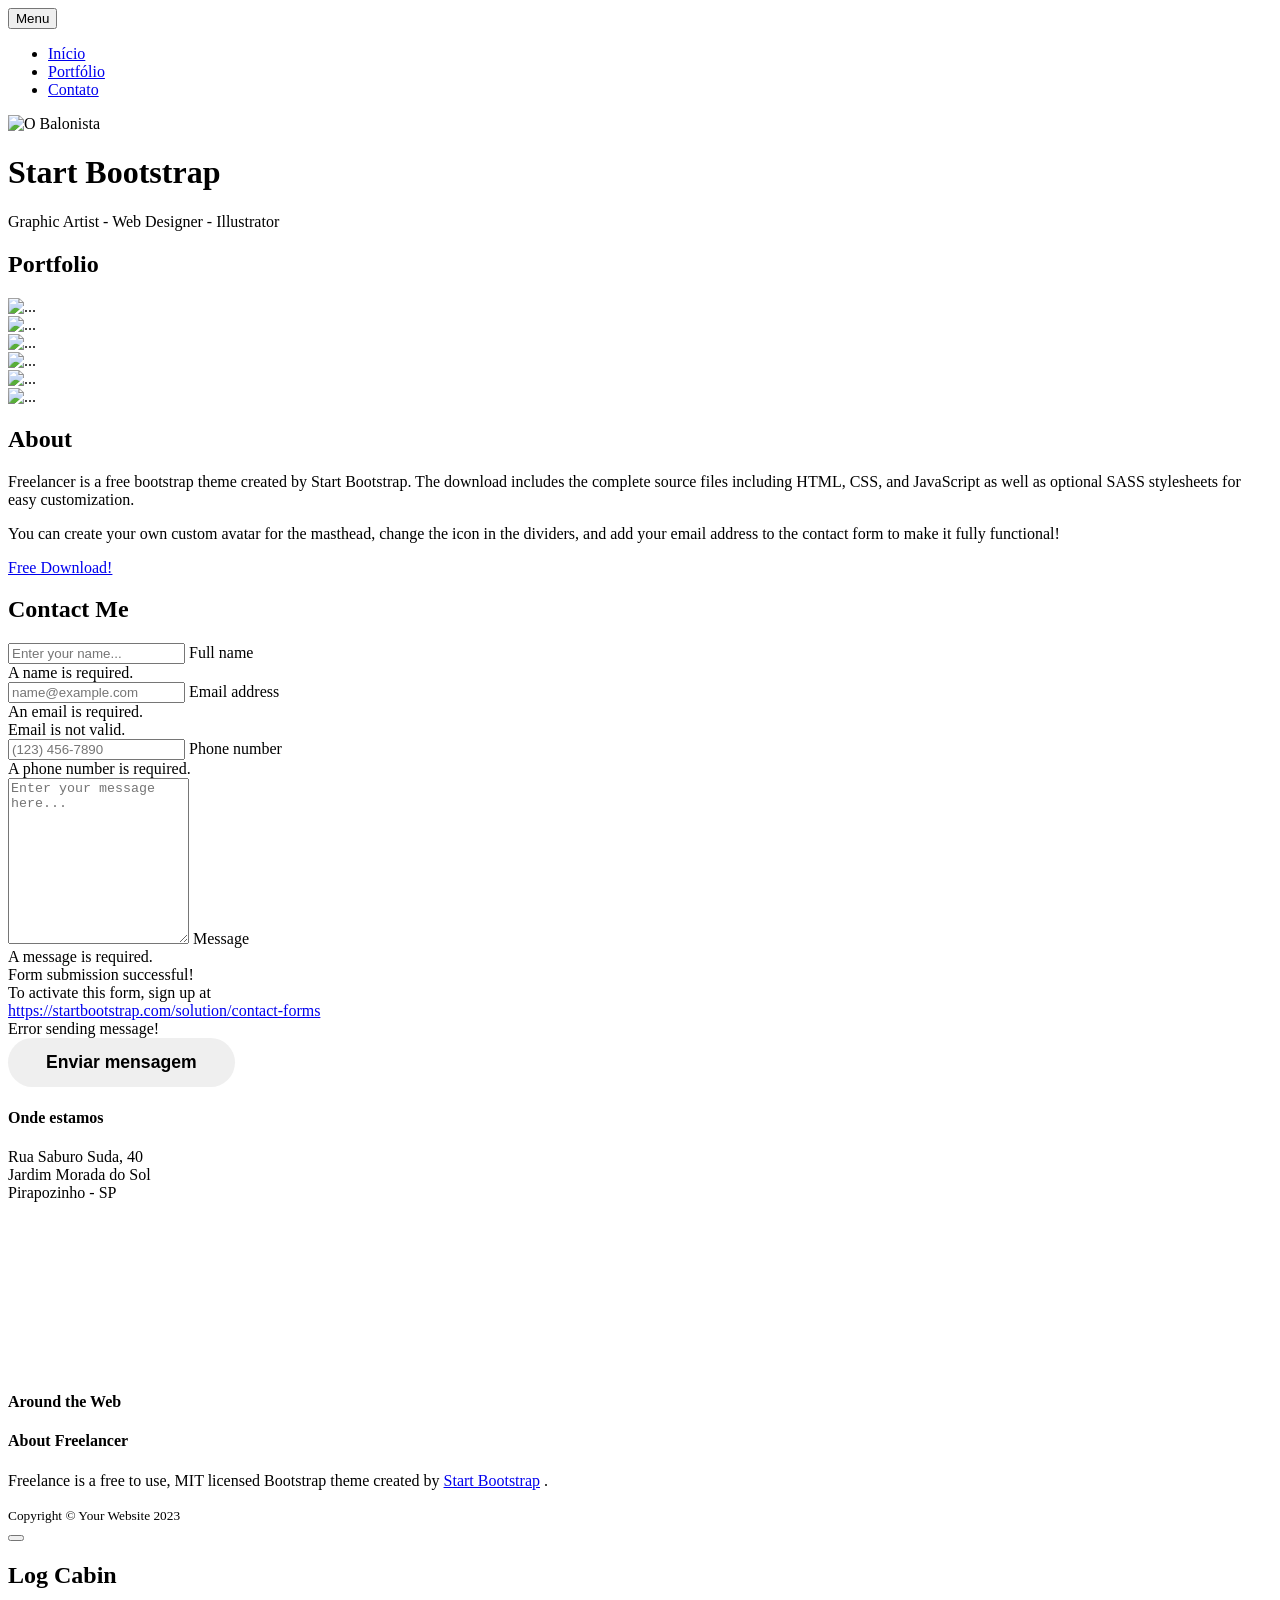
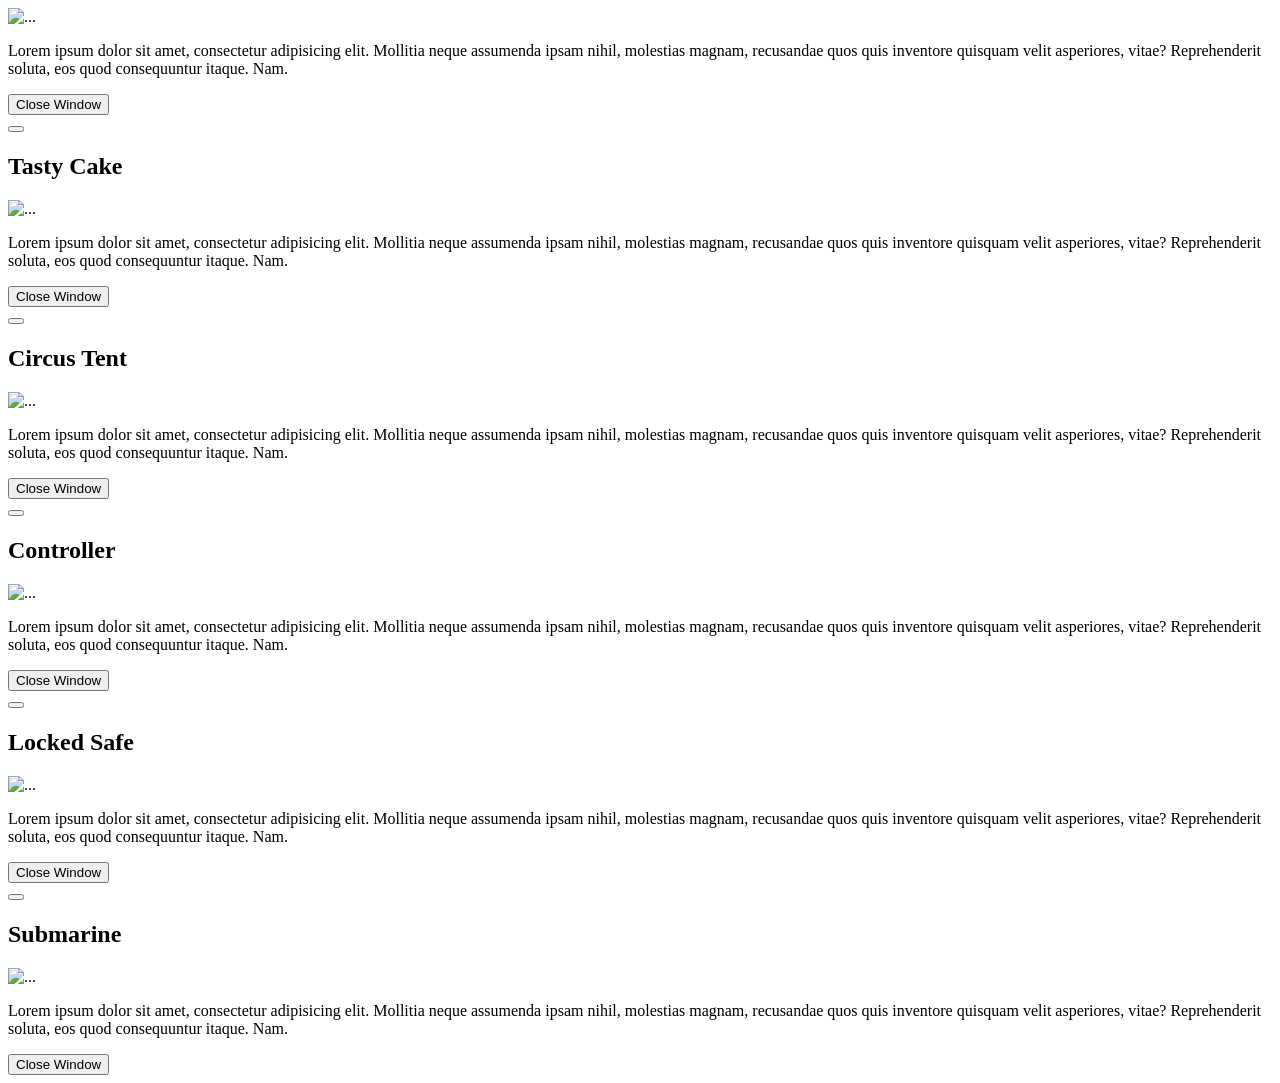
==== commit bf20cb58: "Update contato.html" ====
--- a/contato.html
+++ b/contato.html
@@ -1,76 +1,59 @@
 <!DOCTYPE html>
-<html lang="pt-BR">
-<head>
-    <meta charset="utf-8" />
-    <meta name="viewport" content="width=device-width, initial-scale=1, shrink-to-fit=no" />
-    <meta name="description" content="O Balonista" />
-    <meta name="author" content="O Balonista" />
-    <title>O Balonista</title>
-    <!-- Favicon -->
+<html lang="en">
+    <head>
+        <meta charset="utf-8" />
+        <meta name="viewport" content="width=device-width, initial-scale=1, shrink-to-fit=no" />
+        <meta name="description" content="" />
+        <meta name="author" content="" />
+        <title>O Balonista</title>
+    <!-- Favicon-->
     <link rel="icon" type="image/x-icon" href="icones/balloon.svg" />
-    <!-- Font Awesome -->
+    <!-- Font Awesome icons (free version)-->
     <script src="https://use.fontawesome.com/releases/v6.3.0/js/all.js" crossorigin="anonymous"></script>
-    <!-- Google Fonts -->
+    <!-- Google fonts-->
     <link rel="preconnect" href="https://fonts.googleapis.com">
     <link rel="preconnect" href="https://fonts.gstatic.com" crossorigin>
-    <link href="https://fonts.googleapis.com/css2?family=Google+Sans:ital,opsz,wght@0,17..18,400..700&display=swap"
-        rel="stylesheet">
-    <!-- CSS -->
+    <link href="https://fonts.googleapis.com/css2?family=Google+Sans:ital,opsz,wght@0,17..18,400..700;1,17..18,400..700&display=swap" rel="stylesheet">
+    <!-- Core theme CSS (includes Bootstrap)-->
     <link href="css/styles.css" rel="stylesheet" />
 </head>
 <body id="page-top">
-    <!-- =========================
-         NAVEGAÇÃO
-    ========================== -->
+    <!-- Navigation-->
     <nav class="navbar navbar-expand-lg bg-secondary text-uppercase fixed-top" id="mainNav">
         <div class="container">
-            <button
-                class="navbar-toggler text-uppercase font-weight-bold bg-primary text-white rounded"
+            <button class="navbar-toggler text-uppercase font-weight-bold bg-primary text-white rounded"
                 type="button"
                 data-bs-toggle="collapse"
                 data-bs-target="#navbarResponsive"
                 aria-controls="navbarResponsive"
                 aria-expanded="false"
-                aria-label="Abrir menu">
+                aria-label="Toggle navigation">
                 Menu
                 <i class="fas fa-bars"></i>
             </button>
             <div class="collapse navbar-collapse" id="navbarResponsive">
                 <ul class="navbar-nav ms-auto">
                     <li class="nav-item mx-0 mx-lg-1">
-                        <a class="nav-link py-3 px-0 px-lg-3 rounded" href="index.html">
-                            Início
-                        </a>
+                        <a class="nav-link py-3 px-0 px-lg-3 rounded" href="index.html">Início</a>
                     </li>
                     <li class="nav-item mx-0 mx-lg-1">
-                        <a class="nav-link py-3 px-0 px-lg-3 rounded" href="portfolio.html">
-                            Portfólio
-                        </a>
+                        <a class="nav-link py-3 px-0 px-lg-3 rounded" href="portfolio.html">Portfólio</a>
                     </li>
                     <li class="nav-item mx-0 mx-lg-1">
-                        <a class="nav-link py-3 px-0 px-lg-3 rounded" href="contato.html">
-                            Contato
-                        </a>
+                        <a class="nav-link py-3 px-0 px-lg-3 rounded" href="contato.html">Contato</a>
                     </li>
                 </ul>
             </div>
         </div>
     </nav>
-    <!-- =========================
-         CABEÇALHO
-    ========================== -->
+    <!-- Masthead-->
     <header class="masthead bg-primary text-white text-center">
         <div class="container d-flex align-items-center flex-column">
             <!-- Logo -->
-            <img
-                src="logo/Artboard 1_3.png"
-                alt="O Balonista"
-                class="logo">
-            <!-- Título -->
-            <h1 class="masthead-heading text-uppercase mb-0">
-                O Balonista
-            </h1>
-            <!-- Divisor -->
+            <img src="logo/Artboard 1_3.png" alt="O Balonista" class="logo">
+            <!-- Masthead Heading-->
+            <h1 class="masthead-heading text-uppercase mb-0">Start Bootstrap</h1>
+            <!-- Icon Divider-->
             <div class="divider-custom divider-light">
                 <div class="divider-custom-line"></div>
                 <div class="divider-custom-icon">
@@ -78,21 +61,20 @@
                 </div>
                 <div class="divider-custom-line"></div>
             </div>
-            <!-- Subtítulo -->
+            <!-- Masthead Subheading-->
             <p class="masthead-subheading font-weight-light mb-0">
-                Arte • Design • Criatividade
+                Graphic Artist - Web Designer - Illustrator
             </p>
         </div>
     </header>
-    <!-- =========================
-         PORTFÓLIO
-    ========================== -->
+    <!-- Portfolio Section-->
     <section class="page-section portfolio" id="portfolio">
         <div class="container">
+            <!-- Portfolio Section Heading-->
             <h2 class="page-section-heading text-center text-uppercase text-secondary mb-0">
-                Portfólio
+                Portfolio
             </h2>
-            <!-- Divisor -->
+            <!-- Icon Divider-->
             <div class="divider-custom">
                 <div class="divider-custom-line"></div>
                 <div class="divider-custom-icon">
@@ -100,121 +82,85 @@
                 </div>
                 <div class="divider-custom-line"></div>
             </div>
-            <!-- Itens -->
+            <!-- Portfolio Grid Items-->
             <div class="row justify-content-center">
-                <!-- Item 1 -->
+                <!-- Portfolio Item 1-->
                 <div class="col-md-6 col-lg-4 mb-5">
-                    <div
-                        class="portfolio-item mx-auto"
-                        data-bs-toggle="modal"
-                        data-bs-target="#portfolioModal1">
+                    <div class="portfolio-item mx-auto" data-bs-toggle="modal" data-bs-target="#portfolioModal1">
                         <div class="portfolio-item-caption d-flex align-items-center justify-content-center h-100 w-100">
                             <div class="portfolio-item-caption-content text-center text-white">
                                 <i class="fas fa-plus fa-3x"></i>
                             </div>
                         </div>
-                        <img
-                            class="img-fluid"
-                            src="assets/img/portfolio/cabin.png"
-                            alt="Projeto 1">
-                    </div>
-                </div>
-                <!-- Item 2 -->
+                        <img class="img-fluid" src="assets/img/portfolio/cabin.png" alt="..." />
+                    </div>
+                </div>
+                <!-- Portfolio Item 2-->
                 <div class="col-md-6 col-lg-4 mb-5">
-                    <div
-                        class="portfolio-item mx-auto"
-                        data-bs-toggle="modal"
-                        data-bs-target="#portfolioModal2">
+                    <div class="portfolio-item mx-auto" data-bs-toggle="modal" data-bs-target="#portfolioModal2">
                         <div class="portfolio-item-caption d-flex align-items-center justify-content-center h-100 w-100">
                             <div class="portfolio-item-caption-content text-center text-white">
                                 <i class="fas fa-plus fa-3x"></i>
                             </div>
                         </div>
-                        <img
-                            class="img-fluid"
-                            src="assets/img/portfolio/cake.png"
-                            alt="Projeto 2">
-                    </div>
-                </div>
-                <!-- Item 3 -->
+                        <img class="img-fluid" src="assets/img/portfolio/cake.png" alt="..." />
+                    </div>
+                </div>
+                <!-- Portfolio Item 3-->
                 <div class="col-md-6 col-lg-4 mb-5">
-                    <div
-                        class="portfolio-item mx-auto"
-                        data-bs-toggle="modal"
-                        data-bs-target="#portfolioModal3">
+                    <div class="portfolio-item mx-auto" data-bs-toggle="modal" data-bs-target="#portfolioModal3">
                         <div class="portfolio-item-caption d-flex align-items-center justify-content-center h-100 w-100">
                             <div class="portfolio-item-caption-content text-center text-white">
                                 <i class="fas fa-plus fa-3x"></i>
                             </div>
                         </div>
-                        <img
-                            class="img-fluid"
-                            src="assets/img/portfolio/circus.png"
-                            alt="Projeto 3">
-                    </div>
-                </div>
-                <!-- Item 4 -->
+                        <img class="img-fluid" src="assets/img/portfolio/circus.png" alt="..." />
+                    </div>
+                </div>
+                <!-- Portfolio Item 4-->
                 <div class="col-md-6 col-lg-4 mb-5 mb-lg-0">
-                    <div
-                        class="portfolio-item mx-auto"
-                        data-bs-toggle="modal"
-                        data-bs-target="#portfolioModal4">
+                    <div class="portfolio-item mx-auto" data-bs-toggle="modal" data-bs-target="#portfolioModal4">
                         <div class="portfolio-item-caption d-flex align-items-center justify-content-center h-100 w-100">
                             <div class="portfolio-item-caption-content text-center text-white">
                                 <i class="fas fa-plus fa-3x"></i>
                             </div>
                         </div>
-                        <img
-                            class="img-fluid"
-                            src="assets/img/portfolio/game.png"
-                            alt="Projeto 4">
-                    </div>
-                </div>
-                <!-- Item 5 -->
+                        <img class="img-fluid" src="assets/img/portfolio/game.png" alt="..." />
+                    </div>
+                </div>
+                <!-- Portfolio Item 5-->
                 <div class="col-md-6 col-lg-4 mb-5 mb-md-0">
-                    <div
-                        class="portfolio-item mx-auto"
-                        data-bs-toggle="modal"
-                        data-bs-target="#portfolioModal5">
+                    <div class="portfolio-item mx-auto" data-bs-toggle="modal" data-bs-target="#portfolioModal5">
                         <div class="portfolio-item-caption d-flex align-items-center justify-content-center h-100 w-100">
                             <div class="portfolio-item-caption-content text-center text-white">
                                 <i class="fas fa-plus fa-3x"></i>
                             </div>
                         </div>
-                        <img
-                            class="img-fluid"
-                            src="assets/img/portfolio/safe.png"
-                            alt="Projeto 5">
-                    </div>
-                </div>
-                <!-- Item 6 -->
+                        <img class="img-fluid" src="assets/img/portfolio/safe.png" alt="..." />
+                    </div>
+                </div>
+                <!-- Portfolio Item 6-->
                 <div class="col-md-6 col-lg-4">
-                    <div
-                        class="portfolio-item mx-auto"
-                        data-bs-toggle="modal"
-                        data-bs-target="#portfolioModal6">
+                    <div class="portfolio-item mx-auto" data-bs-toggle="modal" data-bs-target="#portfolioModal6">
                         <div class="portfolio-item-caption d-flex align-items-center justify-content-center h-100 w-100">
                             <div class="portfolio-item-caption-content text-center text-white">
                                 <i class="fas fa-plus fa-3x"></i>
                             </div>
                         </div>
-                        <img
-                            class="img-fluid"
-                            src="assets/img/portfolio/submarine.png"
-                            alt="Projeto 6">
+                        <img class="img-fluid" src="assets/img/portfolio/submarine.png" alt="..." />
                     </div>
                 </div>
             </div>
         </div>
     </section>
-    <!-- =========================
-         SOBRE
-    ========================== -->
+    <!-- About Section-->
     <section class="page-section bg-primary text-white mb-0" id="about">
         <div class="container">
+            <!-- About Section Heading-->
             <h2 class="page-section-heading text-center text-uppercase text-white">
-                Sobre nós
+                About
             </h2>
+            <!-- Icon Divider-->
             <div class="divider-custom divider-light">
                 <div class="divider-custom-line"></div>
                 <div class="divider-custom-icon">
@@ -222,30 +168,40 @@
                 </div>
                 <div class="divider-custom-line"></div>
             </div>
+            <!-- About Section Content-->
             <div class="row">
                 <div class="col-lg-4 ms-auto">
                     <p class="lead">
-                        Criatividade, arte e carinho em cada detalhe.
+                        Freelancer is a free bootstrap theme created by Start Bootstrap.
+                        The download includes the complete source files including HTML,
+                        CSS, and JavaScript as well as optional SASS stylesheets for easy customization.
                     </p>
                 </div>
                 <div class="col-lg-4 me-auto">
                     <p class="lead">
-                        Conheça nosso trabalho e entre em contato para
-                        conversar sobre seu próximo projeto.
+                        You can create your own custom avatar for the masthead,
+                        change the icon in the dividers, and add your email address
+                        to the contact form to make it fully functional!
                     </p>
                 </div>
             </div>
+            <!-- About Section Button-->
+            <div class="text-center mt-4">
+                <a class="btn btn-xl btn-outline-light" href="https://startbootstrap.com/theme/freelancer/">
+                    <i class="fas fa-download me-2"></i>
+                    Free Download!
+                </a>
+            </div>
         </div>
     </section>
-    <!-- =========================
-         CONTATO
-    ========================== -->
+    <!-- Contact Section-->
     <section class="page-section" id="contact">
         <div class="container">
+            <!-- Contact Section Heading-->
             <h2 class="page-section-heading text-center text-uppercase text-secondary mb-0">
-                Entre em contato
+                Contact Me
             </h2>
-            <!-- Divisor -->
+            <!-- Icon Divider-->
             <div class="divider-custom">
                 <div class="divider-custom-line"></div>
                 <div class="divider-custom-icon">
@@ -253,110 +209,94 @@
                 </div>
                 <div class="divider-custom-line"></div>
             </div>
-            <!-- Formulário -->
+            <!-- Contact Section Form-->
             <div class="row justify-content-center">
                 <div class="col-lg-8 col-xl-7">
-                    <form
-                        id="contactForm"
-                        data-sb-form-api-token="API_TOKEN">
-                        <!-- Nome -->
+                    <form id="contactForm" data-sb-form-api-token="API_TOKEN">
+                        <!-- Name input-->
                         <div class="form-floating mb-3">
-                            <input
-                                class="form-control"
+                            <input class="form-control"
                                 id="name"
                                 type="text"
-                                placeholder="Seu nome"
-                                data-sb-validations="required">
-                            <label for="name">
-                                Seu nome
-                            </label>
-                            <div
-                                class="invalid-feedback"
-                                data-sb-feedback="name:required">
-                                Informe seu nome.
-                            </div>
-                        </div>
-                        <!-- E-mail -->
+                                placeholder="Enter your name..."
+                                data-sb-validations="required" />
+                            <label for="name">Full name</label>
+                            <div class="invalid-feedback" data-sb-feedback="name:required">
+                                A name is required.
+                            </div>
+                        </div>
+                        <!-- Email address input-->
                         <div class="form-floating mb-3">
-                            <input
-                                class="form-control"
+                            <input class="form-control"
                                 id="email"
                                 type="email"
-                                placeholder="seuemail@email.com"
-                                data-sb-validations="required,email">
-                            <label for="email">
-                                E-mail
-                            </label>
-                            <div
-                                class="invalid-feedback"
-                                data-sb-feedback="email:required">
-                                Informe seu e-mail.
-                            </div>
-                            <div
-                                class="invalid-feedback"
-                                data-sb-feedback="email:email">
-                                Informe um e-mail válido.
-                            </div>
-                        </div>
-                        <!-- Telefone -->
+                                placeholder="name@example.com"
+                                data-sb-validations="required,email" />
+                            <label for="email">Email address</label>
+                            <div class="invalid-feedback" data-sb-feedback="email:required">
+                                An email is required.
+                            </div>
+                            <div class="invalid-feedback" data-sb-feedback="email:email">
+                                Email is not valid.
+                            </div>
+                        </div>
+                        <!-- Phone number input-->
                         <div class="form-floating mb-3">
-                            <input
-                                class="form-control"
+                            <input class="form-control"
                                 id="phone"
                                 type="tel"
-                                placeholder="(00) 00000-0000"
-                                data-sb-validations="required">
-                            <label for="phone">
-                                Telefone
-                            </label>
-                            <div
-                                class="invalid-feedback"
-                                data-sb-feedback="phone:required">
-                                Informe seu telefone.
-                            </div>
-                        </div>
-                        <!-- Mensagem -->
+                                placeholder="(123) 456-7890"
+                                data-sb-validations="required" />
+                            <label for="phone">Phone number</label>
+                            <div class="invalid-feedback" data-sb-feedback="phone:required">
+                                A phone number is required.
+                            </div>
+                        </div>
+                        <!-- Message input-->
                         <div class="form-floating mb-3">
-                            <textarea
-                                class="form-control"
+                            <textarea class="form-control"
                                 id="message"
-                                placeholder="Digite sua mensagem..."
+                                type="text"
+                                placeholder="Enter your message here..."
                                 style="height: 10rem"
                                 data-sb-validations="required"></textarea>
-                            <label for="message">
-                                Sua mensagem
-                            </label>
-                            <div
-                                class="invalid-feedback"
-                                data-sb-feedback="message:required">
-                                Escreva uma mensagem.
-                            </div>
-                        </div>
-                        <!-- Sucesso -->
-                        <div
-                            class="d-none"
-                            id="submitSuccessMessage">
+                            <label for="message">Message</label>
+                            <div class="invalid-feedback" data-sb-feedback="message:required">
+                                A message is required.
+                            </div>
+                        </div>
+                        <!-- Submit success message-->
+                        <div class="d-none" id="submitSuccessMessage">
                             <div class="text-center mb-3">
-                                <div class="fw-bolder">
-                                    Mensagem enviada com sucesso! 💗
-                                </div>
-                            </div>
-                        </div>
-                        <!-- Erro -->
-                        <div
-                            class="d-none"
-                            id="submitErrorMessage">
+                                <div class="fw-bolder">Form submission successful!</div>
+                                To activate this form, sign up at
+                                <br />
+                                <a href="https://startbootstrap.com/solution/contact-forms">
+                                    https://startbootstrap.com/solution/contact-forms
+                                </a>
+                            </div>
+                        </div>
+                        <!-- Submit error message-->
+                        <div class="d-none" id="submitErrorMessage">
                             <div class="text-center text-danger mb-3">
-                                Não foi possível enviar sua mensagem.
-                            </div>
-                        </div>
-                        <!-- Botão -->
-                        <div class="text-center">
+                                Error sending message!
+                            </div>
+                        </div>
+                        <!-- Submit Button -->
+                        <div class="text-center mt-4">
                             <button
-                                class="btn btn-enviar"
+                                class="btn btn-primary btn-xl"
                                 id="submitButton"
-                                type="submit">
-                                <i class="fas fa-paper-plane"></i>
+                                type="submit"
+                                style="
+                                    border-radius: 50px;
+                                    padding: 14px 38px;
+                                    font-weight: 600;
+                                    font-size: 1.1rem;
+                                    border: none;
+                                    transition: all 0.3s ease;
+                                ">
+                                <i class="fas fa-paper-plane me-2"></i>
                                 Enviar mensagem
                             </button>
                         </div>
@@ -365,97 +305,79 @@
             </div>
         </div>
     </section>
-    <!-- =========================
-         RODAPÉ
-    ========================== -->
+    <!-- Footer-->
     <footer class="footer text-center">
         <div class="container">
             <div class="row">
-                <!-- LOCALIZAÇÃO -->
+                <!-- Footer Location -->
                 <div class="col-lg-4 mb-5 mb-lg-0">
-                    <h4 class="text-uppercase mb-4">
-                        Onde estamos
-                    </h4>
-                    <div class="mapa-container">
+                    <h4 class="text-uppercase mb-4">Onde estamos</h4>
+                    <p class="lead mb-3">
+                        Rua Saburo Suda, 40
+                        <br />
+                        Jardim Morada do Sol
+                        <br />
+                        Pirapozinho - SP
+                    </p>
+                    <!-- Google Maps -->
+                    <div class="ratio ratio-4x3 rounded overflow-hidden shadow-sm">
                         <iframe
-                            src="https://www.google.com/maps?q=Rua%20Saburo%20Suda%2040,%20Jardim%20Morada%20do%20Sol,%20Pirapozinho%20SP&output=embed"
-                            width="100%"
-                            height="220"
+                            src="https://www.google.com/maps?q=Rua+Saburo+Suda,+40,+Jardim+Morada+do+Sol,+Pirapozinho+-+SP&output=embed"
                             style="border:0;"
                             allowfullscreen=""
                             loading="lazy"
                             referrerpolicy="no-referrer-when-downgrade">
                         </iframe>
                     </div>
-                    <p class="mt-3 mb-0">
-                        Rua Saburo Suda, 40<br>
-                        Jardim Morada do Sol<br>
-                        Pirapozinho - SP
+                </div>
+                <!-- Footer Social Icons-->
+                <div class="col-lg-4 mb-5 mb-lg-0">
+                    <h4 class="text-uppercase mb-4">Around the Web</h4>
+                    <a class="btn btn-outline-light btn-social mx-1" href="#!">
+                        <i class="fab fa-fw fa-facebook-f"></i>
+                    </a>
+                    <a class="btn btn-outline-light btn-social mx-1" href="#!">
+                        <i class="fab fa-fw fa-twitter"></i>
+                    </a>
+                    <a class="btn btn-outline-light btn-social mx-1" href="#!">
+                        <i class="fab fa-fw fa-linkedin-in"></i>
+                    </a>
+                    <a class="btn btn-outline-light btn-social mx-1" href="#!">
+                        <i class="fab fa-fw fa-dribbble"></i>
+                    </a>
+                </div>
+                <!-- Footer About Text-->
+                <div class="col-lg-4">
+                    <h4 class="text-uppercase mb-4">About Freelancer</h4>
+                    <p class="lead mb-0">
+                        Freelance is a free to use, MIT licensed Bootstrap theme created by
+                        <a href="http://startbootstrap.com">Start Bootstrap</a>
+                        .
                     </p>
                 </div>
-                <!-- REDES SOCIAIS -->
-                <div class="col-lg-4 mb-5 mb-lg-0">
-                    <h4 class="text-uppercase mb-4">
-                        Siga-nos
-                    </h4>
-                    <a
-                        class="btn btn-outline-light btn-social mx-1"
-                        href="#"
-                        aria-label="Instagram">
-                        <i class="fab fa-instagram"></i>
-                    </a>
-                    <a
-                        class="btn btn-outline-light btn-social mx-1"
-                        href="#"
-                        aria-label="Facebook">
-                        <i class="fab fa-facebook-f"></i>
-                    </a>
-                    <a
-                        class="btn btn-outline-light btn-social mx-1"
-                        href="#"
-                        aria-label="WhatsApp">
-                        <i class="fab fa-whatsapp"></i>
-                    </a>
-                </div>
-                <!-- INFORMAÇÕES -->
-                <div class="col-lg-4">
-                    <h4 class="text-uppercase mb-4">
-                        O Balonista
-                    </h4>
-                    <p class="lead mb-0">
-                        Arte, criatividade e carinho
-                        em cada detalhe.
-                    </p>
-                </div>
             </div>
         </div>
     </footer>
-    <!-- =========================
-         COPYRIGHT
-    ========================== -->
+    <!-- Copyright Section-->
     <div class="copyright py-4 text-center text-white">
         <div class="container">
-            <small>
-                Copyright &copy; O Balonista 2026
-            </small>
+            <small>Copyright &copy; Your Website 2023</small>
         </div>
     </div>
-    <!-- =========================
-         MODAL 1
-    ========================== -->
-    <div
-        class="portfolio-modal modal fade"
+    <!-- Portfolio Modals-->
+    <!-- Portfolio Modal 1-->
+    <div class="portfolio-modal modal fade"
         id="portfolioModal1"
         tabindex="-1"
+        aria-labelledby="portfolioModal1"
         aria-hidden="true">
         <div class="modal-dialog modal-xl">
             <div class="modal-content">
                 <div class="modal-header border-0">
-                    <button
-                        class="btn-close"
+                    <button class="btn-close"
                         type="button"
                         data-bs-dismiss="modal"
-                        aria-label="Fechar">
+                        aria-label="Close">
                     </button>
                 </div>
                 <div class="modal-body text-center pb-5">
@@ -463,7 +385,7 @@
                         <div class="row justify-content-center">
                             <div class="col-lg-8">
                                 <h2 class="portfolio-modal-title text-secondary text-uppercase mb-0">
-                                    Projeto 1
+                                    Log Cabin
                                 </h2>
                                 <div class="divider-custom">
                                     <div class="divider-custom-line"></div>
@@ -472,18 +394,19 @@
                                     </div>
                                     <div class="divider-custom-line"></div>
                                 </div>
-                                <img
-                                    class="img-fluid rounded mb-5"
+                                <img class="img-fluid rounded mb-5"
                                     src="assets/img/portfolio/cabin.png"
-                                    alt="Projeto 1">
+                                    alt="..." />
                                 <p class="mb-4">
-                                    Conheça os detalhes deste projeto.
+                                    Lorem ipsum dolor sit amet, consectetur adipisicing elit.
+                                    Mollitia neque assumenda ipsam nihil, molestias magnam,
+                                    recusandae quos quis inventore quisquam velit asperiores,
+                                    vitae? Reprehenderit soluta, eos quod consequuntur itaque.
+                                    Nam.
                                 </p>
-                                <button
-                                    class="btn btn-primary"
-                                    data-bs-dismiss="modal">
+                                <button class="btn btn-primary" data-bs-dismiss="modal">
                                     <i class="fas fa-xmark fa-fw"></i>
-                                    Fechar
+                                    Close Window
                                 </button>
                             </div>
                         </div>
@@ -492,22 +415,19 @@
             </div>
         </div>
     </div>
-    <!-- =========================
-         MODAL 2
-    ========================== -->
-    <div
-        class="portfolio-modal modal fade"
+    <!-- Portfolio Modal 2-->
+    <div class="portfolio-modal modal fade"
         id="portfolioModal2"
         tabindex="-1"
+        aria-labelledby="portfolioModal2"
         aria-hidden="true">
         <div class="modal-dialog modal-xl">
             <div class="modal-content">
                 <div class="modal-header border-0">
-                    <button
-                        class="btn-close"
+                    <button class="btn-close"
                         type="button"
                         data-bs-dismiss="modal"
-                        aria-label="Fechar">
+                        aria-label="Close">
                     </button>
                 </div>
                 <div class="modal-body text-center pb-5">
@@ -515,7 +435,7 @@
                         <div class="row justify-content-center">
                             <div class="col-lg-8">
                                 <h2 class="portfolio-modal-title text-secondary text-uppercase mb-0">
-                                    Projeto 2
+                                    Tasty Cake
                                 </h2>
                                 <div class="divider-custom">
                                     <div class="divider-custom-line"></div>
@@ -524,18 +444,19 @@
                                     </div>
                                     <div class="divider-custom-line"></div>
                                 </div>
-                                <img
-                                    class="img-fluid rounded mb-5"
+                                <img class="img-fluid rounded mb-5"
                                     src="assets/img/portfolio/cake.png"
-                                    alt="Projeto 2">
+                                    alt="..." />
                                 <p class="mb-4">
-                                    Conheça os detalhes deste projeto.
+                                    Lorem ipsum dolor sit amet, consectetur adipisicing elit.
+                                    Mollitia neque assumenda ipsam nihil, molestias magnam,
+                                    recusandae quos quis inventore quisquam velit asperiores,
+                                    vitae? Reprehenderit soluta, eos quod consequuntur itaque.
+                                    Nam.
                                 </p>
-                                <button
-                                    class="btn btn-primary"
-                                    data-bs-dismiss="modal">
+                                <button class="btn btn-primary" data-bs-dismiss="modal">
                                     <i class="fas fa-xmark fa-fw"></i>
-                                    Fechar
+                                    Close Window
                                 </button>
                             </div>
                         </div>
@@ -544,22 +465,19 @@
             </div>
         </div>
     </div>
-    <!-- =========================
-         MODAL 3
-    ========================== -->
-    <div
-        class="portfolio-modal modal fade"
+    <!-- Portfolio Modal 3-->
+    <div class="portfolio-modal modal fade"
         id="portfolioModal3"
         tabindex="-1"
+        aria-labelledby="portfolioModal3"
         aria-hidden="true">
         <div class="modal-dialog modal-xl">
             <div class="modal-content">
                 <div class="modal-header border-0">
-                    <button
-                        class="btn-close"
+                    <button class="btn-close"
                         type="button"
                         data-bs-dismiss="modal"
-                        aria-label="Fechar">
+                        aria-label="Close">
                     </button>
                 </div>
                 <div class="modal-body text-center pb-5">
@@ -567,7 +485,7 @@
                         <div class="row justify-content-center">
                             <div class="col-lg-8">
                                 <h2 class="portfolio-modal-title text-secondary text-uppercase mb-0">
-                                    Projeto 3
+                                    Circus Tent
                                 </h2>
                                 <div class="divider-custom">
                                     <div class="divider-custom-line"></div>
@@ -576,18 +494,19 @@
                                     </div>
                                     <div class="divider-custom-line"></div>
                                 </div>
-                                <img
-                                    class="img-fluid rounded mb-5"
+                                <img class="img-fluid rounded mb-5"
                                     src="assets/img/portfolio/circus.png"
-                                    alt="Projeto 3">
+                                    alt="..." />
                                 <p class="mb-4">
-                                    Conheça os detalhes deste projeto.
+                                    Lorem ipsum dolor sit amet, consectetur adipisicing elit.
+                                    Mollitia neque assumenda ipsam nihil, molestias magnam,
+                                    recusandae quos quis inventore quisquam velit asperiores,
+                                    vitae? Reprehenderit soluta, eos quod consequuntur itaque.
+                                    Nam.
                                 </p>
-                                <button
-                                    class="btn btn-primary"
-                                    data-bs-dismiss="modal">
+                                <button class="btn btn-primary" data-bs-dismiss="modal">
                                     <i class="fas fa-xmark fa-fw"></i>
-                                    Fechar
+                                    Close Window
                                 </button>
                             </div>
                         </div>
@@ -596,22 +515,19 @@
             </div>
         </div>
     </div>
-    <!-- =========================
-         MODAL 4
-    ========================== -->
-    <div
-        class="portfolio-modal modal fade"
+    <!-- Portfolio Modal 4-->
+    <div class="portfolio-modal modal fade"
         id="portfolioModal4"
         tabindex="-1"
+        aria-labelledby="portfolioModal4"
         aria-hidden="true">
         <div class="modal-dialog modal-xl">
             <div class="modal-content">
                 <div class="modal-header border-0">
-                    <button
-                        class="btn-close"
+                    <button class="btn-close"
                         type="button"
                         data-bs-dismiss="modal"
-                        aria-label="Fechar">
+                        aria-label="Close">
                     </button>
                 </div>
                 <div class="modal-body text-center pb-5">
@@ -619,7 +535,7 @@
                         <div class="row justify-content-center">
                             <div class="col-lg-8">
                                 <h2 class="portfolio-modal-title text-secondary text-uppercase mb-0">
-                                    Projeto 4
+                                    Controller
                                 </h2>
                                 <div class="divider-custom">
                                     <div class="divider-custom-line"></div>
@@ -628,18 +544,19 @@
                                     </div>
                                     <div class="divider-custom-line"></div>
                                 </div>
-                                <img
-                                    class="img-fluid rounded mb-5"
+                                <img class="img-fluid rounded mb-5"
                                     src="assets/img/portfolio/game.png"
-                                    alt="Projeto 4">
+                                    alt="..." />
                                 <p class="mb-4">
-                                    Conheça os detalhes deste projeto.
+                                    Lorem ipsum dolor sit amet, consectetur adipisicing elit.
+                                    Mollitia neque assumenda ipsam nihil, molestias magnam,
+                                    recusandae quos quis inventore quisquam velit asperiores,
+                                    vitae? Reprehenderit soluta, eos quod consequuntur itaque.
+                                    Nam.
                                 </p>
-                                <button
-                                    class="btn btn-primary"
-                                    data-bs-dismiss="modal">
+                                <button class="btn btn-primary" data-bs-dismiss="modal">
                                     <i class="fas fa-xmark fa-fw"></i>
-                                    Fechar
+                                    Close Window
                                 </button>
                             </div>
                         </div>
@@ -648,22 +565,19 @@
             </div>
         </div>
     </div>
-    <!-- =========================
-         MODAL 5
-    ========================== -->
-    <div
-        class="portfolio-modal modal fade"
+    <!-- Portfolio Modal 5-->
+    <div class="portfolio-modal modal fade"
         id="portfolioModal5"
         tabindex="-1"
+        aria-labelledby="portfolioModal5"
         aria-hidden="true">
         <div class="modal-dialog modal-xl">
             <div class="modal-content">
                 <div class="modal-header border-0">
-                    <button
-                        class="btn-close"
+                    <button class="btn-close"
                         type="button"
                         data-bs-dismiss="modal"
-                        aria-label="Fechar">
+                        aria-label="Close">
                     </button>
                 </div>
                 <div class="modal-body text-center pb-5">
@@ -671,7 +585,7 @@
                         <div class="row justify-content-center">
                             <div class="col-lg-8">
                                 <h2 class="portfolio-modal-title text-secondary text-uppercase mb-0">
-                                    Projeto 5
+                                    Locked Safe
                                 </h2>
                                 <div class="divider-custom">
                                     <div class="divider-custom-line"></div>
@@ -680,18 +594,19 @@
                                     </div>
                                     <div class="divider-custom-line"></div>
                                 </div>
-                                <img
-                                    class="img-fluid rounded mb-5"
+                                <img class="img-fluid rounded mb-5"
                                     src="assets/img/portfolio/safe.png"
-                                    alt="Projeto 5">
+                                    alt="..." />
                                 <p class="mb-4">
-                                    Conheça os detalhes deste projeto.
+                                    Lorem ipsum dolor sit amet, consectetur adipisicing elit.
+                                    Mollitia neque assumenda ipsam nihil, molestias magnam,
+                                    recusandae quos quis inventore quisquam velit asperiores,
+                                    vitae? Reprehenderit soluta, eos quod consequuntur itaque.
+                                    Nam.
                                 </p>
-                                <button
-                                    class="btn btn-primary"
-                                    data-bs-dismiss="modal">
+                                <button class="btn btn-primary" data-bs-dismiss="modal">
                                     <i class="fas fa-xmark fa-fw"></i>
-                                    Fechar
+                                    Close Window
                                 </button>
                             </div>
                         </div>
@@ -700,22 +615,19 @@
             </div>
         </div>
     </div>
-    <!-- =========================
-         MODAL 6
-    ========================== -->
-    <div
-        class="portfolio-modal modal fade"
+    <!-- Portfolio Modal 6-->
+    <div class="portfolio-modal modal fade"
         id="portfolioModal6"
         tabindex="-1"
+        aria-labelledby="portfolioModal6"
         aria-hidden="true">
         <div class="modal-dialog modal-xl">
             <div class="modal-content">
                 <div class="modal-header border-0">
-                    <button
-                        class="btn-close"
+                    <button class="btn-close"
                         type="button"
                         data-bs-dismiss="modal"
-                        aria-label="Fechar">
+                        aria-label="Close">
                     </button>
                 </div>
                 <div class="modal-body text-center pb-5">
@@ -723,7 +635,7 @@
                         <div class="row justify-content-center">
                             <div class="col-lg-8">
                                 <h2 class="portfolio-modal-title text-secondary text-uppercase mb-0">
-                                    Projeto 6
+                                    Submarine
                                 </h2>
                                 <div class="divider-custom">
                                     <div class="divider-custom-line"></div>
@@ -732,18 +644,19 @@
                                     </div>
                                     <div class="divider-custom-line"></div>
                                 </div>
-                                <img
-                                    class="img-fluid rounded mb-5"
+                                <img class="img-fluid rounded mb-5"
                                     src="assets/img/portfolio/submarine.png"
-                                    alt="Projeto 6">
+                                    alt="..." />
                                 <p class="mb-4">
-                                    Conheça os detalhes deste projeto.
+                                    Lorem ipsum dolor sit amet, consectetur adipisicing elit.
+                                    Mollitia neque assumenda ipsam nihil, molestias magnam,
+                                    recusandae quos quis inventore quisquam velit asperiores,
+                                    vitae? Reprehenderit soluta, eos quod consequuntur itaque.
+                                    Nam.
                                 </p>
-                                <button
-                                    class="btn btn-primary"
-                                    data-bs-dismiss="modal">
+                                <button class="btn btn-primary" data-bs-dismiss="modal">
                                     <i class="fas fa-xmark fa-fw"></i>
-                                    Fechar
+                                    Close Window
                                 </button>
                             </div>
                         </div>
@@ -752,11 +665,11 @@
             </div>
         </div>
     </div>
-    <!-- =========================
-         JAVASCRIPT
-    ========================== -->
+    <!-- Bootstrap core JS-->
     <script src="https://cdn.jsdelivr.net/npm/bootstrap@5.2.3/dist/js/bootstrap.bundle.min.js"></script>
+    <!-- Core theme JS-->
     <script src="js/scripts.js"></script>
+    <!-- SB Forms JS-->
     <script src="https://cdn.startbootstrap.com/sb-forms-latest.js"></script>
 </body>
 </html>
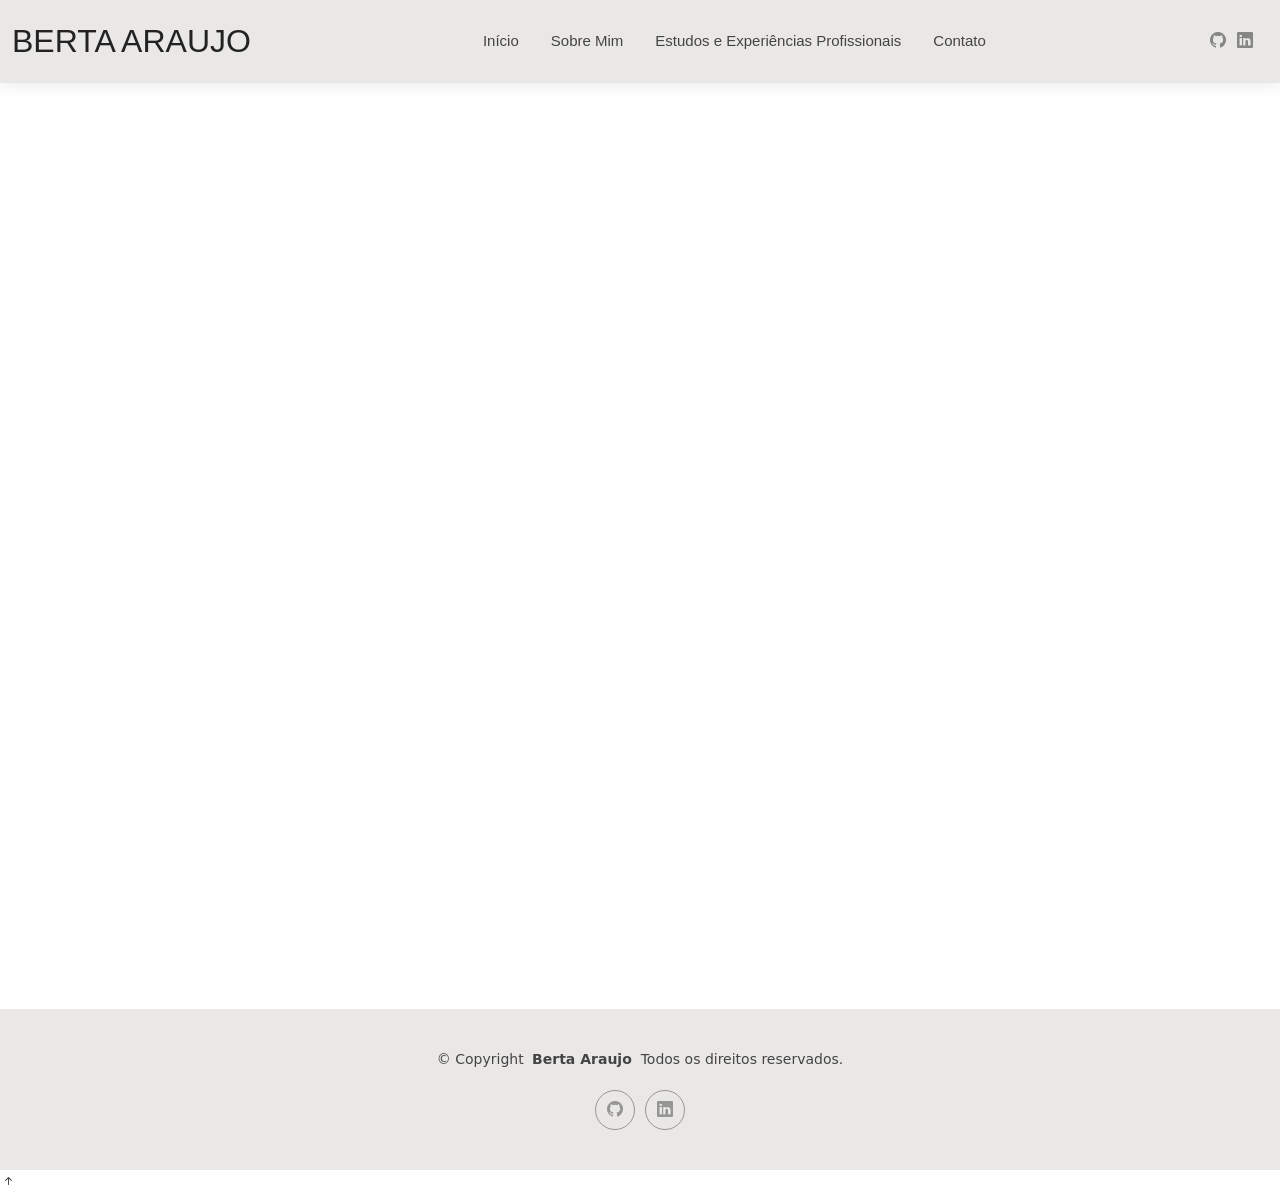
==== commit e18f0953: "Update contato.html" ====
--- a/contato.html
+++ b/contato.html
@@ -1,675 +1,273 @@
 <!DOCTYPE html>
-<html lang="en">
-    <head>
-        <meta charset="utf-8" />
-        <meta name="viewport" content="width=device-width, initial-scale=1, shrink-to-fit=no" />
-        <meta name="description" content="" />
-        <meta name="author" content="" />
-        <title>O Balonista</title>
-    <!-- Favicon-->
-    <link rel="icon" type="image/x-icon" href="icones/balloon.svg" />
-    <!-- Font Awesome icons (free version)-->
-    <script src="https://use.fontawesome.com/releases/v6.3.0/js/all.js" crossorigin="anonymous"></script>
-    <!-- Google fonts-->
-    <link rel="preconnect" href="https://fonts.googleapis.com">
-    <link rel="preconnect" href="https://fonts.gstatic.com" crossorigin>
-    <link href="https://fonts.googleapis.com/css2?family=Google+Sans:ital,opsz,wght@0,17..18,400..700;1,17..18,400..700&display=swap" rel="stylesheet">
-    <!-- Core theme CSS (includes Bootstrap)-->
-    <link href="css/styles.css" rel="stylesheet" />
+<html lang="pt-BR">
+<head>
+  <meta charset="utf-8">
+  <meta content="width=device-width, initial-scale=1.0" name="viewport">
+  <title>Contato - Berta Araujo</title>
+  <meta name="description" content="">
+  <meta name="keywords" content="">
+  <!-- Favicons -->
+  <link href="assets/img/balloon-heart.svg" rel="icon">
+  <!-- Fonts -->
+  <link href="https://fonts.googleapis.com" rel="preconnect">
+  <link href="https://fonts.gstatic.com" rel="preconnect" crossorigin>
+  <!-- Vendor CSS Files -->
+  <link href="assets/vendor/bootstrap/css/bootstrap.min.css" rel="stylesheet">
+  <link href="assets/vendor/bootstrap-icons/bootstrap-icons.css" rel="stylesheet">
+  <link href="assets/vendor/aos/aos.css" rel="stylesheet">
+  <link href="assets/vendor/swiper/swiper-bundle.min.css" rel="stylesheet">
+  <link href="assets/vendor/glightbox/css/glightbox.min.css" rel="stylesheet">
+  <!-- Main CSS File -->
+  <link href="assets/css/main.css" rel="stylesheet">
+  <!-- Ajustes do mapa e botão -->
+  <style>
+    /* MAPA */
+    .contact .info-wrap iframe {
+      width: 100%;
+      height: 300px;
+      border: 0;
+      border-radius: 15px;
+      margin-top: 20px;
+      display: block;
+    }
+    /* BOTÃO ENVIAR */
+    #contact-form button[type="submit"] {
+      display: inline-block;
+      padding: 13px 30px;
+      border: 0;
+      border-radius: 30px;
+      background: #000;
+      color: #fff;
+      font-size: 16px;
+      font-weight: 500;
+      cursor: pointer;
+      transition: all 0.3s ease;
+    }
+    #contact-form button[type="submit"]:hover {
+      transform: translateY(-2px);
+      opacity: 0.85;
+    }
+    /* Centraliza o botão */
+    .contact .form-submit {
+      text-align: center;
+      margin-top: 10px;
+    }
+  </style>
 </head>
-<body id="page-top">
-    <!-- Navigation-->
-    <nav class="navbar navbar-expand-lg bg-secondary text-uppercase fixed-top" id="mainNav">
-        <div class="container">
-            <button class="navbar-toggler text-uppercase font-weight-bold bg-primary text-white rounded"
-                type="button"
-                data-bs-toggle="collapse"
-                data-bs-target="#navbarResponsive"
-                aria-controls="navbarResponsive"
-                aria-expanded="false"
-                aria-label="Toggle navigation">
-                Menu
-                <i class="fas fa-bars"></i>
-            </button>
-            <div class="collapse navbar-collapse" id="navbarResponsive">
-                <ul class="navbar-nav ms-auto">
-                    <li class="nav-item mx-0 mx-lg-1">
-                        <a class="nav-link py-3 px-0 px-lg-3 rounded" href="index.html">Início</a>
-                    </li>
-                    <li class="nav-item mx-0 mx-lg-1">
-                        <a class="nav-link py-3 px-0 px-lg-3 rounded" href="portfolio.html">Portfólio</a>
-                    </li>
-                    <li class="nav-item mx-0 mx-lg-1">
-                        <a class="nav-link py-3 px-0 px-lg-3 rounded" href="contato.html">Contato</a>
-                    </li>
-                </ul>
-            </div>
+<body class="contact-page">
+  <header id="header" class="header d-flex align-items-center light-background sticky-top">
+<div class="container-fluid position-relative d-flex align-items-center justify-content-between">
+  <a href="index.html" class="logo d-flex align-items-center me-auto me-xl-0">
+    <h1 class="sitename">Berta Araujo</h1>
+  </a>
+  <nav id="navmenu" class="navmenu">
+    <ul>
+      <li><a href="index.html">Início</a></li>
+      <li><a href="sobremim.html">Sobre Mim</a></li>
+      <li><a href="estudos.html">Estudos e Experiências Profissionais</a></li>
+      <li><a href="contato.html">Contato</a></li>
+    </ul>
+    <i class="mobile-nav-toggle d-xl-none bi bi-list"></i>
+  </nav>
+  <div class="header-social-links">
+    <a href="https://github.com/Berta-Araujo" class="github">
+      <i class="bi bi-github"></i>
+    </a>
+    <a href="https://www.linkedin.com/in/bertaaraujo" class="linkedin">
+      <i class="bi bi-linkedin"></i>
+    </a>
+  </div>
+</div>
+  </header>
+  <main class="main">
+<!-- Contact Section -->
+<section id="contact" class="contact section">
+  <!-- Section Title -->
+  <div class="container section-title" data-aos="fade-up">
+    <h2>Contato</h2>
+    <p>Abaixo meus contatos principais</p>
+  </div>
+  <!-- End Section Title -->
+  <div class="container" data-aos="fade-up" data-aos-delay="100">
+    <div class="row gy-4">
+      <!-- INFORMAÇÕES DE CONTATO -->
+      <div class="col-lg-5">
+        <div class="info-wrap">
+          <!-- Endereço -->
+          <div class="info-item d-flex" data-aos="fade-up" data-aos-delay="200">
+            <i class="bi bi-geo-alt flex-shrink-0"></i>
+            <div>
+              <h3>Endereço</h3>
+              <p>
+                Rua Saburo Suda, 40.<br>
+                Jd Morada do Sol, Pirapozinho - SP
+              </p>
+            </div>
+          </div>
+          <!-- End Info Item -->
+          <!-- Telefone -->
+          <div class="info-item d-flex" data-aos="fade-up" data-aos-delay="300">
+            <i class="bi bi-telephone flex-shrink-0"></i>
+            <div>
+              <h3>Telefone</h3>
+              <p>+55 (18) 99745-5145</p>
+            </div>
+          </div>
+          <!-- End Info Item -->
+          <!-- Email -->
+          <div class="info-item d-flex" data-aos="fade-up" data-aos-delay="400">
+            <i class="bi bi-envelope flex-shrink-0"></i>
+            <div>
+              <h3>Email</h3>
+              <p>berta_araujo@live.com</p>
+            </div>
+          </div>
+          <!-- End Info Item -->
+          <!-- MAPA -->
+          <iframe
+            src="https://www.google.com/maps/embed?pb=!1m18!1m12!1m3!1d3692.27435428312!2d-51.49577968945268!3d-22.267594879625467!2m3!1f0!2f0!3f0!3m2!1i1024!2i768!4f13.1!3m3!1m2!1s0x94938dc01707d107%3A0xa402a376b8ba6fe6!2sR.%20Saburo%20Suda%2C%2040%2C%20Pirapozinho%20-%20SP%2C%2019200-000!5e0!3m2!1spt-BR!2sbr!4v1772817984452!5m2!1spt-BR!2sbr"
+            allowfullscreen=""
+            loading="lazy"
+            referrerpolicy="no-referrer-when-downgrade">
+          </iframe>
         </div>
-    </nav>
-    <!-- Masthead-->
-    <header class="masthead bg-primary text-white text-center">
-        <div class="container d-flex align-items-center flex-column">
-            <!-- Logo -->
-            <img src="logo/Artboard 1_3.png" alt="O Balonista" class="logo">
-            <!-- Masthead Heading-->
-            <h1 class="masthead-heading text-uppercase mb-0">Start Bootstrap</h1>
-            <!-- Icon Divider-->
-            <div class="divider-custom divider-light">
-                <div class="divider-custom-line"></div>
-                <div class="divider-custom-icon">
-                    <i class="fas fa-star"></i>
-                </div>
-                <div class="divider-custom-line"></div>
-            </div>
-            <!-- Masthead Subheading-->
-            <p class="masthead-subheading font-weight-light mb-0">
-                Graphic Artist - Web Designer - Illustrator
-            </p>
-        </div>
-    </header>
-    <!-- Portfolio Section-->
-    <section class="page-section portfolio" id="portfolio">
-        <div class="container">
-            <!-- Portfolio Section Heading-->
-            <h2 class="page-section-heading text-center text-uppercase text-secondary mb-0">
-                Portfolio
-            </h2>
-            <!-- Icon Divider-->
-            <div class="divider-custom">
-                <div class="divider-custom-line"></div>
-                <div class="divider-custom-icon">
-                    <i class="fas fa-star"></i>
-                </div>
-                <div class="divider-custom-line"></div>
-            </div>
-            <!-- Portfolio Grid Items-->
-            <div class="row justify-content-center">
-                <!-- Portfolio Item 1-->
-                <div class="col-md-6 col-lg-4 mb-5">
-                    <div class="portfolio-item mx-auto" data-bs-toggle="modal" data-bs-target="#portfolioModal1">
-                        <div class="portfolio-item-caption d-flex align-items-center justify-content-center h-100 w-100">
-                            <div class="portfolio-item-caption-content text-center text-white">
-                                <i class="fas fa-plus fa-3x"></i>
-                            </div>
-                        </div>
-                        <img class="img-fluid" src="assets/img/portfolio/cabin.png" alt="..." />
-                    </div>
-                </div>
-                <!-- Portfolio Item 2-->
-                <div class="col-md-6 col-lg-4 mb-5">
-                    <div class="portfolio-item mx-auto" data-bs-toggle="modal" data-bs-target="#portfolioModal2">
-                        <div class="portfolio-item-caption d-flex align-items-center justify-content-center h-100 w-100">
-                            <div class="portfolio-item-caption-content text-center text-white">
-                                <i class="fas fa-plus fa-3x"></i>
-                            </div>
-                        </div>
-                        <img class="img-fluid" src="assets/img/portfolio/cake.png" alt="..." />
-                    </div>
-                </div>
-                <!-- Portfolio Item 3-->
-                <div class="col-md-6 col-lg-4 mb-5">
-                    <div class="portfolio-item mx-auto" data-bs-toggle="modal" data-bs-target="#portfolioModal3">
-                        <div class="portfolio-item-caption d-flex align-items-center justify-content-center h-100 w-100">
-                            <div class="portfolio-item-caption-content text-center text-white">
-                                <i class="fas fa-plus fa-3x"></i>
-                            </div>
-                        </div>
-                        <img class="img-fluid" src="assets/img/portfolio/circus.png" alt="..." />
-                    </div>
-                </div>
-                <!-- Portfolio Item 4-->
-                <div class="col-md-6 col-lg-4 mb-5 mb-lg-0">
-                    <div class="portfolio-item mx-auto" data-bs-toggle="modal" data-bs-target="#portfolioModal4">
-                        <div class="portfolio-item-caption d-flex align-items-center justify-content-center h-100 w-100">
-                            <div class="portfolio-item-caption-content text-center text-white">
-                                <i class="fas fa-plus fa-3x"></i>
-                            </div>
-                        </div>
-                        <img class="img-fluid" src="assets/img/portfolio/game.png" alt="..." />
-                    </div>
-                </div>
-                <!-- Portfolio Item 5-->
-                <div class="col-md-6 col-lg-4 mb-5 mb-md-0">
-                    <div class="portfolio-item mx-auto" data-bs-toggle="modal" data-bs-target="#portfolioModal5">
-                        <div class="portfolio-item-caption d-flex align-items-center justify-content-center h-100 w-100">
-                            <div class="portfolio-item-caption-content text-center text-white">
-                                <i class="fas fa-plus fa-3x"></i>
-                            </div>
-                        </div>
-                        <img class="img-fluid" src="assets/img/portfolio/safe.png" alt="..." />
-                    </div>
-                </div>
-                <!-- Portfolio Item 6-->
-                <div class="col-md-6 col-lg-4">
-                    <div class="portfolio-item mx-auto" data-bs-toggle="modal" data-bs-target="#portfolioModal6">
-                        <div class="portfolio-item-caption d-flex align-items-center justify-content-center h-100 w-100">
-                            <div class="portfolio-item-caption-content text-center text-white">
-                                <i class="fas fa-plus fa-3x"></i>
-                            </div>
-                        </div>
-                        <img class="img-fluid" src="assets/img/portfolio/submarine.png" alt="..." />
-                    </div>
-                </div>
-            </div>
-        </div>
-    </section>
-    <!-- About Section-->
-    <section class="page-section bg-primary text-white mb-0" id="about">
-        <div class="container">
-            <!-- About Section Heading-->
-            <h2 class="page-section-heading text-center text-uppercase text-white">
-                About
-            </h2>
-            <!-- Icon Divider-->
-            <div class="divider-custom divider-light">
-                <div class="divider-custom-line"></div>
-                <div class="divider-custom-icon">
-                    <i class="fas fa-star"></i>
-                </div>
-                <div class="divider-custom-line"></div>
-            </div>
-            <!-- About Section Content-->
-            <div class="row">
-                <div class="col-lg-4 ms-auto">
-                    <p class="lead">
-                        Freelancer is a free bootstrap theme created by Start Bootstrap.
-                        The download includes the complete source files including HTML,
-                        CSS, and JavaScript as well as optional SASS stylesheets for easy customization.
-                    </p>
-                </div>
-                <div class="col-lg-4 me-auto">
-                    <p class="lead">
-                        You can create your own custom avatar for the masthead,
-                        change the icon in the dividers, and add your email address
-                        to the contact form to make it fully functional!
-                    </p>
-                </div>
-            </div>
-            <!-- About Section Button-->
-            <div class="text-center mt-4">
-                <a class="btn btn-xl btn-outline-light" href="https://startbootstrap.com/theme/freelancer/">
-                    <i class="fas fa-download me-2"></i>
-                    Free Download!
-                </a>
-            </div>
-        </div>
-    </section>
-    <!-- Contact Section-->
-    <section class="page-section" id="contact">
-        <div class="container">
-            <!-- Contact Section Heading-->
-            <h2 class="page-section-heading text-center text-uppercase text-secondary mb-0">
-                Contact Me
-            </h2>
-            <!-- Icon Divider-->
-            <div class="divider-custom">
-                <div class="divider-custom-line"></div>
-                <div class="divider-custom-icon">
-                    <i class="fas fa-star"></i>
-                </div>
-                <div class="divider-custom-line"></div>
-            </div>
-            <!-- Contact Section Form-->
-            <div class="row justify-content-center">
-                <div class="col-lg-8 col-xl-7">
-                    <form id="contactForm" data-sb-form-api-token="API_TOKEN">
-                        <!-- Name input-->
-                        <div class="form-floating mb-3">
-                            <input class="form-control"
-                                id="name"
-                                type="text"
-                                placeholder="Enter your name..."
-                                data-sb-validations="required" />
-                            <label for="name">Full name</label>
-                            <div class="invalid-feedback" data-sb-feedback="name:required">
-                                A name is required.
-                            </div>
-                        </div>
-                        <!-- Email address input-->
-                        <div class="form-floating mb-3">
-                            <input class="form-control"
-                                id="email"
-                                type="email"
-                                placeholder="name@example.com"
-                                data-sb-validations="required,email" />
-                            <label for="email">Email address</label>
-                            <div class="invalid-feedback" data-sb-feedback="email:required">
-                                An email is required.
-                            </div>
-                            <div class="invalid-feedback" data-sb-feedback="email:email">
-                                Email is not valid.
-                            </div>
-                        </div>
-                        <!-- Phone number input-->
-                        <div class="form-floating mb-3">
-                            <input class="form-control"
-                                id="phone"
-                                type="tel"
-                                placeholder="(123) 456-7890"
-                                data-sb-validations="required" />
-                            <label for="phone">Phone number</label>
-                            <div class="invalid-feedback" data-sb-feedback="phone:required">
-                                A phone number is required.
-                            </div>
-                        </div>
-                        <!-- Message input-->
-                        <div class="form-floating mb-3">
-                            <textarea class="form-control"
-                                id="message"
-                                type="text"
-                                placeholder="Enter your message here..."
-                                style="height: 10rem"
-                                data-sb-validations="required"></textarea>
-                            <label for="message">Message</label>
-                            <div class="invalid-feedback" data-sb-feedback="message:required">
-                                A message is required.
-                            </div>
-                        </div>
-                        <!-- Submit success message-->
-                        <div class="d-none" id="submitSuccessMessage">
-                            <div class="text-center mb-3">
-                                <div class="fw-bolder">Form submission successful!</div>
-                                To activate this form, sign up at
-                                <br />
-                                <a href="https://startbootstrap.com/solution/contact-forms">
-                                    https://startbootstrap.com/solution/contact-forms
-                                </a>
-                            </div>
-                        </div>
-                        <!-- Submit error message-->
-                        <div class="d-none" id="submitErrorMessage">
-                            <div class="text-center text-danger mb-3">
-                                Error sending message!
-                            </div>
-                        </div>
-                        <!-- Submit Button -->
-                        <div class="text-center mt-4">
-                            <button
-                                class="btn btn-primary btn-xl"
-                                id="submitButton"
-                                type="submit"
-                                style="
-                                    border-radius: 50px;
-                                    padding: 14px 38px;
-                                    font-weight: 600;
-                                    font-size: 1.1rem;
-                                    border: none;
-                                    transition: all 0.3s ease;
-                                ">
-                                <i class="fas fa-paper-plane me-2"></i>
-                                Enviar mensagem
-                            </button>
-                        </div>
-                    </form>
-                </div>
-            </div>
-        </div>
-    </section>
-    <!-- Footer-->
-    <footer class="footer text-center">
-        <div class="container">
-            <div class="row">
-                <!-- Footer Location -->
-                <div class="col-lg-4 mb-5 mb-lg-0">
-                    <h4 class="text-uppercase mb-4">Onde estamos</h4>
-                    <p class="lead mb-3">
-                        Rua Saburo Suda, 40
-                        <br />
-                        Jardim Morada do Sol
-                        <br />
-                        Pirapozinho - SP
-                    </p>
-                    <!-- Google Maps -->
-                    <div class="ratio ratio-4x3 rounded overflow-hidden shadow-sm">
-                        <iframe
-                            src="https://www.google.com/maps?q=Rua+Saburo+Suda,+40,+Jardim+Morada+do+Sol,+Pirapozinho+-+SP&output=embed"
-                            style="border:0;"
-                            allowfullscreen=""
-                            loading="lazy"
-                            referrerpolicy="no-referrer-when-downgrade">
-                        </iframe>
-                    </div>
-                </div>
-                <!-- Footer Social Icons-->
-                <div class="col-lg-4 mb-5 mb-lg-0">
-                    <h4 class="text-uppercase mb-4">Around the Web</h4>
-                    <a class="btn btn-outline-light btn-social mx-1" href="#!">
-                        <i class="fab fa-fw fa-facebook-f"></i>
-                    </a>
-                    <a class="btn btn-outline-light btn-social mx-1" href="#!">
-                        <i class="fab fa-fw fa-twitter"></i>
-                    </a>
-                    <a class="btn btn-outline-light btn-social mx-1" href="#!">
-                        <i class="fab fa-fw fa-linkedin-in"></i>
-                    </a>
-                    <a class="btn btn-outline-light btn-social mx-1" href="#!">
-                        <i class="fab fa-fw fa-dribbble"></i>
-                    </a>
-                </div>
-                <!-- Footer About Text-->
-                <div class="col-lg-4">
-                    <h4 class="text-uppercase mb-4">About Freelancer</h4>
-                    <p class="lead mb-0">
-                        Freelance is a free to use, MIT licensed Bootstrap theme created by
-                        <a href="http://startbootstrap.com">Start Bootstrap</a>
-                        .
-                    </p>
-                </div>
-            </div>
-        </div>
-    </footer>
-    <!-- Copyright Section-->
-    <div class="copyright py-4 text-center text-white">
-        <div class="container">
-            <small>Copyright &copy; Your Website 2023</small>
-        </div>
+      </div>
+      <!-- End Contact Information -->
+      <!-- FORMULÁRIO -->
+      <div class="col-lg-7">
+        <form id="contact-form" data-aos="fade-up" data-aos-delay="200">
+          <div class="row gy-4">
+            <!-- Nome -->
+            <div class="col-md-6">
+              <label for="name-field" class="pb-2">
+                Seu Nome
+              </label>
+              <input
+                type="text"
+                name="name"
+                id="name-field"
+                class="form-control"
+                required>
+            </div>
+            <!-- Email -->
+            <div class="col-md-6">
+              <label for="email-field" class="pb-2">
+                Seu Email
+              </label>
+              <input
+                type="email"
+                class="form-control"
+                name="email"
+                id="email-field"
+                required>
+            </div>
+            <!-- Assunto -->
+            <div class="col-md-12">
+              <label for="subject-field" class="pb-2">
+                Assunto
+              </label>
+              <input
+                type="text"
+                class="form-control"
+                name="subject"
+                id="subject-field"
+                required>
+            </div>
+            <!-- Mensagem -->
+            <div class="col-md-12">
+              <label for="message-field" class="pb-2">
+                Mensagem
+              </label>
+              <textarea
+                class="form-control"
+                name="message"
+                rows="10"
+                id="message-field"
+                required></textarea>
+            </div>
+            <!-- BOTÃO -->
+            <div class="col-md-12 form-submit">
+              <button type="submit">
+                <i class="bi bi-whatsapp me-2"></i>
+                Enviar Mensagem
+              </button>
+            </div>
+          </div>
+        </form>
+      </div>
+      <!-- End Contact Form -->
     </div>
-    <!-- Portfolio Modals-->
-    <!-- Portfolio Modal 1-->
-    <div class="portfolio-modal modal fade"
-        id="portfolioModal1"
-        tabindex="-1"
-        aria-labelledby="portfolioModal1"
-        aria-hidden="true">
-        <div class="modal-dialog modal-xl">
-            <div class="modal-content">
-                <div class="modal-header border-0">
-                    <button class="btn-close"
-                        type="button"
-                        data-bs-dismiss="modal"
-                        aria-label="Close">
-                    </button>
-                </div>
-                <div class="modal-body text-center pb-5">
-                    <div class="container">
-                        <div class="row justify-content-center">
-                            <div class="col-lg-8">
-                                <h2 class="portfolio-modal-title text-secondary text-uppercase mb-0">
-                                    Log Cabin
-                                </h2>
-                                <div class="divider-custom">
-                                    <div class="divider-custom-line"></div>
-                                    <div class="divider-custom-icon">
-                                        <i class="fas fa-star"></i>
-                                    </div>
-                                    <div class="divider-custom-line"></div>
-                                </div>
-                                <img class="img-fluid rounded mb-5"
-                                    src="assets/img/portfolio/cabin.png"
-                                    alt="..." />
-                                <p class="mb-4">
-                                    Lorem ipsum dolor sit amet, consectetur adipisicing elit.
-                                    Mollitia neque assumenda ipsam nihil, molestias magnam,
-                                    recusandae quos quis inventore quisquam velit asperiores,
-                                    vitae? Reprehenderit soluta, eos quod consequuntur itaque.
-                                    Nam.
-                                </p>
-                                <button class="btn btn-primary" data-bs-dismiss="modal">
-                                    <i class="fas fa-xmark fa-fw"></i>
-                                    Close Window
-                                </button>
-                            </div>
-                        </div>
-                    </div>
-                </div>
-            </div>
-        </div>
-    </div>
-    <!-- Portfolio Modal 2-->
-    <div class="portfolio-modal modal fade"
-        id="portfolioModal2"
-        tabindex="-1"
-        aria-labelledby="portfolioModal2"
-        aria-hidden="true">
-        <div class="modal-dialog modal-xl">
-            <div class="modal-content">
-                <div class="modal-header border-0">
-                    <button class="btn-close"
-                        type="button"
-                        data-bs-dismiss="modal"
-                        aria-label="Close">
-                    </button>
-                </div>
-                <div class="modal-body text-center pb-5">
-                    <div class="container">
-                        <div class="row justify-content-center">
-                            <div class="col-lg-8">
-                                <h2 class="portfolio-modal-title text-secondary text-uppercase mb-0">
-                                    Tasty Cake
-                                </h2>
-                                <div class="divider-custom">
-                                    <div class="divider-custom-line"></div>
-                                    <div class="divider-custom-icon">
-                                        <i class="fas fa-star"></i>
-                                    </div>
-                                    <div class="divider-custom-line"></div>
-                                </div>
-                                <img class="img-fluid rounded mb-5"
-                                    src="assets/img/portfolio/cake.png"
-                                    alt="..." />
-                                <p class="mb-4">
-                                    Lorem ipsum dolor sit amet, consectetur adipisicing elit.
-                                    Mollitia neque assumenda ipsam nihil, molestias magnam,
-                                    recusandae quos quis inventore quisquam velit asperiores,
-                                    vitae? Reprehenderit soluta, eos quod consequuntur itaque.
-                                    Nam.
-                                </p>
-                                <button class="btn btn-primary" data-bs-dismiss="modal">
-                                    <i class="fas fa-xmark fa-fw"></i>
-                                    Close Window
-                                </button>
-                            </div>
-                        </div>
-                    </div>
-                </div>
-            </div>
-        </div>
-    </div>
-    <!-- Portfolio Modal 3-->
-    <div class="portfolio-modal modal fade"
-        id="portfolioModal3"
-        tabindex="-1"
-        aria-labelledby="portfolioModal3"
-        aria-hidden="true">
-        <div class="modal-dialog modal-xl">
-            <div class="modal-content">
-                <div class="modal-header border-0">
-                    <button class="btn-close"
-                        type="button"
-                        data-bs-dismiss="modal"
-                        aria-label="Close">
-                    </button>
-                </div>
-                <div class="modal-body text-center pb-5">
-                    <div class="container">
-                        <div class="row justify-content-center">
-                            <div class="col-lg-8">
-                                <h2 class="portfolio-modal-title text-secondary text-uppercase mb-0">
-                                    Circus Tent
-                                </h2>
-                                <div class="divider-custom">
-                                    <div class="divider-custom-line"></div>
-                                    <div class="divider-custom-icon">
-                                        <i class="fas fa-star"></i>
-                                    </div>
-                                    <div class="divider-custom-line"></div>
-                                </div>
-                                <img class="img-fluid rounded mb-5"
-                                    src="assets/img/portfolio/circus.png"
-                                    alt="..." />
-                                <p class="mb-4">
-                                    Lorem ipsum dolor sit amet, consectetur adipisicing elit.
-                                    Mollitia neque assumenda ipsam nihil, molestias magnam,
-                                    recusandae quos quis inventore quisquam velit asperiores,
-                                    vitae? Reprehenderit soluta, eos quod consequuntur itaque.
-                                    Nam.
-                                </p>
-                                <button class="btn btn-primary" data-bs-dismiss="modal">
-                                    <i class="fas fa-xmark fa-fw"></i>
-                                    Close Window
-                                </button>
-                            </div>
-                        </div>
-                    </div>
-                </div>
-            </div>
-        </div>
-    </div>
-    <!-- Portfolio Modal 4-->
-    <div class="portfolio-modal modal fade"
-        id="portfolioModal4"
-        tabindex="-1"
-        aria-labelledby="portfolioModal4"
-        aria-hidden="true">
-        <div class="modal-dialog modal-xl">
-            <div class="modal-content">
-                <div class="modal-header border-0">
-                    <button class="btn-close"
-                        type="button"
-                        data-bs-dismiss="modal"
-                        aria-label="Close">
-                    </button>
-                </div>
-                <div class="modal-body text-center pb-5">
-                    <div class="container">
-                        <div class="row justify-content-center">
-                            <div class="col-lg-8">
-                                <h2 class="portfolio-modal-title text-secondary text-uppercase mb-0">
-                                    Controller
-                                </h2>
-                                <div class="divider-custom">
-                                    <div class="divider-custom-line"></div>
-                                    <div class="divider-custom-icon">
-                                        <i class="fas fa-star"></i>
-                                    </div>
-                                    <div class="divider-custom-line"></div>
-                                </div>
-                                <img class="img-fluid rounded mb-5"
-                                    src="assets/img/portfolio/game.png"
-                                    alt="..." />
-                                <p class="mb-4">
-                                    Lorem ipsum dolor sit amet, consectetur adipisicing elit.
-                                    Mollitia neque assumenda ipsam nihil, molestias magnam,
-                                    recusandae quos quis inventore quisquam velit asperiores,
-                                    vitae? Reprehenderit soluta, eos quod consequuntur itaque.
-                                    Nam.
-                                </p>
-                                <button class="btn btn-primary" data-bs-dismiss="modal">
-                                    <i class="fas fa-xmark fa-fw"></i>
-                                    Close Window
-                                </button>
-                            </div>
-                        </div>
-                    </div>
-                </div>
-            </div>
-        </div>
-    </div>
-    <!-- Portfolio Modal 5-->
-    <div class="portfolio-modal modal fade"
-        id="portfolioModal5"
-        tabindex="-1"
-        aria-labelledby="portfolioModal5"
-        aria-hidden="true">
-        <div class="modal-dialog modal-xl">
-            <div class="modal-content">
-                <div class="modal-header border-0">
-                    <button class="btn-close"
-                        type="button"
-                        data-bs-dismiss="modal"
-                        aria-label="Close">
-                    </button>
-                </div>
-                <div class="modal-body text-center pb-5">
-                    <div class="container">
-                        <div class="row justify-content-center">
-                            <div class="col-lg-8">
-                                <h2 class="portfolio-modal-title text-secondary text-uppercase mb-0">
-                                    Locked Safe
-                                </h2>
-                                <div class="divider-custom">
-                                    <div class="divider-custom-line"></div>
-                                    <div class="divider-custom-icon">
-                                        <i class="fas fa-star"></i>
-                                    </div>
-                                    <div class="divider-custom-line"></div>
-                                </div>
-                                <img class="img-fluid rounded mb-5"
-                                    src="assets/img/portfolio/safe.png"
-                                    alt="..." />
-                                <p class="mb-4">
-                                    Lorem ipsum dolor sit amet, consectetur adipisicing elit.
-                                    Mollitia neque assumenda ipsam nihil, molestias magnam,
-                                    recusandae quos quis inventore quisquam velit asperiores,
-                                    vitae? Reprehenderit soluta, eos quod consequuntur itaque.
-                                    Nam.
-                                </p>
-                                <button class="btn btn-primary" data-bs-dismiss="modal">
-                                    <i class="fas fa-xmark fa-fw"></i>
-                                    Close Window
-                                </button>
-                            </div>
-                        </div>
-                    </div>
-                </div>
-            </div>
-        </div>
-    </div>
-    <!-- Portfolio Modal 6-->
-    <div class="portfolio-modal modal fade"
-        id="portfolioModal6"
-        tabindex="-1"
-        aria-labelledby="portfolioModal6"
-        aria-hidden="true">
-        <div class="modal-dialog modal-xl">
-            <div class="modal-content">
-                <div class="modal-header border-0">
-                    <button class="btn-close"
-                        type="button"
-                        data-bs-dismiss="modal"
-                        aria-label="Close">
-                    </button>
-                </div>
-                <div class="modal-body text-center pb-5">
-                    <div class="container">
-                        <div class="row justify-content-center">
-                            <div class="col-lg-8">
-                                <h2 class="portfolio-modal-title text-secondary text-uppercase mb-0">
-                                    Submarine
-                                </h2>
-                                <div class="divider-custom">
-                                    <div class="divider-custom-line"></div>
-                                    <div class="divider-custom-icon">
-                                        <i class="fas fa-star"></i>
-                                    </div>
-                                    <div class="divider-custom-line"></div>
-                                </div>
-                                <img class="img-fluid rounded mb-5"
-                                    src="assets/img/portfolio/submarine.png"
-                                    alt="..." />
-                                <p class="mb-4">
-                                    Lorem ipsum dolor sit amet, consectetur adipisicing elit.
-                                    Mollitia neque assumenda ipsam nihil, molestias magnam,
-                                    recusandae quos quis inventore quisquam velit asperiores,
-                                    vitae? Reprehenderit soluta, eos quod consequuntur itaque.
-                                    Nam.
-                                </p>
-                                <button class="btn btn-primary" data-bs-dismiss="modal">
-                                    <i class="fas fa-xmark fa-fw"></i>
-                                    Close Window
-                                </button>
-                            </div>
-                        </div>
-                    </div>
-                </div>
-            </div>
-        </div>
-    </div>
-    <!-- Bootstrap core JS-->
-    <script src="https://cdn.jsdelivr.net/npm/bootstrap@5.2.3/dist/js/bootstrap.bundle.min.js"></script>
-    <!-- Core theme JS-->
-    <script src="js/scripts.js"></script>
-    <!-- SB Forms JS-->
-    <script src="https://cdn.startbootstrap.com/sb-forms-latest.js"></script>
+  </div>
+</section>
+<!-- /Contact Section -->
+  </main>
+  <!-- FOOTER -->
+  <footer id="footer" class="footer light-background">
+<div class="container">
+  <div class="copyright text-center">
+    <p>
+      ©️
+      <span>Copyright</span>
+      <strong class="px-1 sitename">
+        Berta Araujo
+      </strong>
+      <span>
+        Todos os direitos reservados.<br>
+      </span>
+    </p>
+  </div>
+  <div class="social-links d-flex justify-content-center">
+    <a href="https://github.com/Berta-Araujo">
+      <i class="bi bi-github"></i>
+    </a>
+    <a href="https://www.linkedin.com/in/bertaaraujo">
+      <i class="bi bi-linkedin"></i>
+    </a>
+  </div>
+</div>
+  </footer>
+  <!-- Scroll Top -->
+<i class="bi bi-arrow-up-short"></i>
+  </a>
+  <!-- Preloader -->
+  <div id="preloader"></div>
+  <!-- Vendor JS Files -->
+  <script src="assets/vendor/bootstrap/js/bootstrap.bundle.min.js"></script>
+  <script src="assets/vendor/aos/aos.js"></script>
+  <script src="assets/vendor/waypoints/noframework.waypoints.js"></script>
+  <script src="assets/vendor/purecounter/purecounter_vanilla.js"></script>
+  <script src="assets/vendor/swiper/swiper-bundle.min.js"></script>
+  <script src="assets/vendor/glightbox/js/glightbox.min.js"></script>
+  <script src="assets/vendor/imagesloaded/imagesloaded.pkgd.min.js"></script>
+  <script src="assets/vendor/isotope-layout/isotope.pkgd.min.js"></script>
+  <!-- ENVIO PARA WHATSAPP -->
+  <script>
+    document
+      .getElementById("contact-form")
+      .addEventListener("submit", function(e) {
+        e.preventDefault();
+        const nome =
+          document.getElementById("name-field").value;
+        const email =
+          document.getElementById("email-field").value;
+        const assunto =
+          document.getElementById("subject-field").value;
+        const mensagem =
+          document.getElementById("message-field").value;
+        const texto =
+`Olá, Berta!
+Meu nome é ${nome}
+E-mail: ${email}
+Assunto: ${assunto}
+Mensagem:
+${mensagem}`;
+        const numero = "5518997455145";
+        const url =
+          `https://wa.me/${numero}?text=${encodeURIComponent(texto)}`;
+        window.open(url, "_blank");
+      });
+  </script>
+  <!-- Main JS File -->
+  <script src="assets/js/main.js"></script>
 </body>
 </html>
--- a/assets/css/main.css
+++ b/assets/css/main.css
@@ -0,0 +1,1173 @@
+
+/* Fonts */
+:root {
+  --default-font: "Roboto",  system-ui, -apple-system, "Segoe UI", Roboto, "Helvetica Neue", Arial, "Noto Sans", "Liberation Sans", sans-serif, "Apple Color Emoji", "Segoe UI Emoji", "Segoe UI Symbol", "Noto Color Emoji";
+  --heading-font: "Raleway",  sans-serif;
+  --nav-font: "Poppins",  sans-serif;
+}
+
+/* Global Colors - The following color variables are used throughout the website. Updating them here will change the color scheme of the entire website */
+:root { 
+  --background-color: #ffffff; /* Background color for the entire website, including individual sections */
+  --default-color: #444444; /* Default color used for the majority of the text content across the entire website */
+  --heading-color: #222222; /* Color for headings, subheadings and title throughout the website */
+  --accent-color: #7b3e7a; /* Accent color that represents your brand on the website. It's used for buttons, links, and other elements that need to stand out */
+  --surface-color: #ffffff; /* The surface color is used as a background of boxed elements within sections, such as cards, icon boxes, or other elements that require a visual separation from the global background. */
+  --contrast-color: #ffffff; /* Contrast color for text, ensuring readability against backgrounds of accent, heading, or default colors. */
+}
+
+/* Nav Menu Colors - The following color variables are used specifically for the navigation menu. They are separate from the global colors to allow for more customization options */
+:root {
+  --nav-color: #444444;  /* The default color of the main navmenu links */
+  --nav-hover-color: #7b3e7a; /* Applied to main navmenu links when they are hovered over or active */
+  --nav-mobile-background-color: #ffffff; /* Used as the background color for mobile navigation menu */
+  --nav-dropdown-background-color: #ffffff; /* Used as the background color for dropdown items that appear when hovering over primary navigation items */
+  --nav-dropdown-color: #444444; /* Used for navigation links of the dropdown items in the navigation menu. */
+  --nav-dropdown-hover-color: #F97DF6; /* Similar to --nav-hover-color, this color is applied to dropdown navigation links when they are hovered over. */
+}
+
+/* Color Presets - These classes override global colors when applied to any section or element, providing reuse of the sam color scheme. */
+
+.light-background {
+  --background-color: #e9e8e6;
+  --surface-color: #ffffff;
+}
+
+.dark-background {
+  --background-color: #060606;
+  --default-color: #ffffff;
+  --heading-color: #ffffff;
+  --surface-color: #252525;
+  --contrast-color: #ffffff;
+}
+
+/* Smooth scroll */
+:root {
+  scroll-behavior: smooth;
+}
+
+/*--------------------------------------------------------------
+# General Styling & Shared Classes
+--------------------------------------------------------------*/
+body {
+  color: var(--default-color);
+  background-color: var(--background-color);
+  font-family: var(--default-font);
+}
+
+a {
+  color: var(--accent-color);
+  text-decoration: none;
+  transition: 0.3s;
+}
+
+a:hover {
+  color: color-mix(in srgb, var(--accent-color), transparent 25%);
+  text-decoration: none;
+}
+
+h1,
+h2,
+h3,
+h4,
+h5,
+h6 {
+  color: var(--heading-color);
+  font-family: var(--heading-font);
+}
+
+/* PHP Email Form Messages
+------------------------------*/
+.php-email-form .error-message {
+  display: none;
+  background: #df1529;
+  color: #ffffff;
+  text-align: left;
+  padding: 15px;
+  margin-bottom: 24px;
+  font-weight: 600;
+}
+
+.php-email-form .sent-message {
+  display: none;
+  color: #ffffff;
+  background: #059652;
+  text-align: center;
+  padding: 15px;
+  margin-bottom: 24px;
+  font-weight: 600;
+}
+
+.php-email-form .loading {
+  display: none;
+  background: var(--surface-color);
+  text-align: center;
+  padding: 15px;
+  margin-bottom: 24px;
+}
+
+.php-email-form .loading:before {
+  content: "";
+  display: inline-block;
+  border-radius: 50%;
+  width: 24px;
+  height: 24px;
+  margin: 0 10px -6px 0;
+  border: 3px solid var(--accent-color);
+  border-top-color: var(--surface-color);
+  animation: php-email-form-loading 1s linear infinite;
+}
+
+@keyframes php-email-form-loading {
+  0% {
+    transform: rotate(0deg);
+  }
+
+  100% {
+    transform: rotate(360deg);
+  }
+}
+
+/*--------------------------------------------------------------
+# Global Header
+--------------------------------------------------------------*/
+.header {
+  color: var(--default-color);
+  background-color: var(--background-color);
+  padding: 15px 0;
+  transition: all 0.5s;
+  z-index: 997;
+  box-shadow: 0px 0 18px rgba(0, 0, 0, 0.1);
+}
+
+.header .logo {
+  line-height: 1;
+}
+
+.header .logo img {
+  max-height: 36px;
+  margin-right: 8px;
+}
+
+.header .logo h1 {
+  font-size: 32px;
+  margin: 0;
+  font-weight: 300;
+  text-transform: uppercase;
+  color: var(--heading-color);
+}
+
+.header .header-social-links {
+  padding-right: 15px;
+}
+
+.header .header-social-links a {
+  color: color-mix(in srgb, var(--default-color), transparent 40%);
+  padding-left: 6px;
+  display: inline-block;
+  transition: 0.3s;
+  font-size: 16px;
+}
+
+.header .header-social-links a:hover {
+  color: var(--accent-color);
+}
+
+.header .header-social-links a i {
+  line-height: 0px;
+}
+
+@media (max-width: 1200px) {
+  .header .logo {
+    order: 1;
+  }
+
+  .header .header-social-links {
+    order: 2;
+  }
+
+  .header .navmenu {
+    order: 3;
+  }
+}
+
+/*--------------------------------------------------------------
+# Navigation Menu
+--------------------------------------------------------------*/
+/* Desktop Navigation */
+@media (min-width: 1200px) {
+  .navmenu {
+    padding: 0;
+  }
+
+  .navmenu ul {
+    margin: 0;
+    padding: 0;
+    display: flex;
+    list-style: none;
+    align-items: center;
+  }
+
+  .navmenu li {
+    position: relative;
+  }
+
+  .navmenu>ul>li {
+    white-space: nowrap;
+    padding: 15px 14px;
+  }
+
+  .navmenu>ul>li:last-child {
+    padding-right: 0;
+  }
+
+  .navmenu a,
+  .navmenu a:focus {
+    color: var(--nav-color);
+    font-size: 15px;
+    padding: 0 2px;
+    font-family: var(--nav-font);
+    font-weight: 400;
+    display: flex;
+    align-items: center;
+    justify-content: space-between;
+    white-space: nowrap;
+    transition: 0.3s;
+    position: relative;
+  }
+
+  .navmenu a i,
+  .navmenu a:focus i {
+    font-size: 12px;
+    line-height: 0;
+    margin-left: 5px;
+    transition: 0.3s;
+  }
+
+  .navmenu>ul>li>a:before {
+    content: "";
+    position: absolute;
+    height: 2px;
+    bottom: -6px;
+    left: 0;
+    background-color: var(--nav-hover-color);
+    visibility: hidden;
+    width: 0px;
+    transition: all 0.3s ease-in-out 0s;
+  }
+
+  .navmenu a:hover:before,
+  .navmenu li:hover>a:before,
+  .navmenu .active:before {
+    visibility: visible;
+    width: 25px;
+  }
+
+  .navmenu li:hover>a,
+  .navmenu .active,
+  .navmenu .active:focus {
+    color: var(--nav-hover-color);
+  }
+
+  .navmenu .dropdown ul {
+    margin: 0;
+    padding: 10px 0;
+    background: var(--nav-dropdown-background-color);
+    display: block;
+    position: absolute;
+    visibility: hidden;
+    left: 14px;
+    top: 130%;
+    opacity: 0;
+    transition: 0.3s;
+    border-radius: 4px;
+    z-index: 99;
+    box-shadow: 0px 0px 30px rgba(0, 0, 0, 0.1);
+  }
+
+  .navmenu .dropdown ul li {
+    min-width: 200px;
+  }
+
+  .navmenu .dropdown ul a {
+    padding: 10px 20px;
+    font-size: 15px;
+    text-transform: none;
+    color: var(--nav-dropdown-color);
+  }
+
+  .navmenu .dropdown ul a i {
+    font-size: 12px;
+  }
+
+  .navmenu .dropdown ul a:hover,
+  .navmenu .dropdown ul .active:hover,
+  .navmenu .dropdown ul li:hover>a {
+    color: var(--nav-dropdown-hover-color);
+  }
+
+  .navmenu .dropdown:hover>ul {
+    opacity: 1;
+    top: 100%;
+    visibility: visible;
+  }
+
+  .navmenu .dropdown .dropdown ul {
+    top: 0;
+    left: -90%;
+    visibility: hidden;
+  }
+
+  .navmenu .dropdown .dropdown:hover>ul {
+    opacity: 1;
+    top: 0;
+    left: -100%;
+    visibility: visible;
+  }
+}
+
+/* Mobile Navigation */
+@media (max-width: 1199px) {
+  .mobile-nav-toggle {
+    color: var(--nav-color);
+    font-size: 28px;
+    line-height: 0;
+    margin-right: 10px;
+    cursor: pointer;
+    transition: color 0.3s;
+  }
+
+  .navmenu {
+    padding: 0;
+    z-index: 9997;
+  }
+
+  .navmenu ul {
+    display: none;
+    list-style: none;
+    position: absolute;
+    inset: 60px 20px 20px 20px;
+    padding: 10px 0;
+    margin: 0;
+    border-radius: 6px;
+    background-color: var(--nav-mobile-background-color);
+    border: 1px solid color-mix(in srgb, var(--default-color), transparent 90%);
+    box-shadow: none;
+    overflow-y: auto;
+    transition: 0.3s;
+    z-index: 9998;
+  }
+
+  .navmenu a,
+  .navmenu a:focus {
+    color: var(--nav-dropdown-color);
+    padding: 10px 20px;
+    font-family: var(--nav-font);
+    font-size: 17px;
+    font-weight: 500;
+    display: flex;
+    align-items: center;
+    justify-content: space-between;
+    white-space: nowrap;
+    transition: 0.3s;
+  }
+
+  .navmenu a i,
+  .navmenu a:focus i {
+    font-size: 12px;
+    line-height: 0;
+    margin-left: 5px;
+    width: 30px;
+    height: 30px;
+    display: flex;
+    align-items: center;
+    justify-content: center;
+    border-radius: 50%;
+    transition: 0.3s;
+    background-color: color-mix(in srgb, var(--accent-color), transparent 90%);
+  }
+
+  .navmenu a i:hover,
+  .navmenu a:focus i:hover {
+    background-color: var(--accent-color);
+    color: var(--contrast-color);
+  }
+
+  .navmenu a:hover,
+  .navmenu .active,
+  .navmenu .active:focus {
+    color: var(--nav-dropdown-hover-color);
+  }
+
+  .navmenu .active i,
+  .navmenu .active:focus i {
+    background-color: var(--accent-color);
+    color: var(--contrast-color);
+    transform: rotate(180deg);
+  }
+
+  .navmenu .dropdown ul {
+    position: static;
+    display: none;
+    z-index: 99;
+    padding: 10px 0;
+    margin: 10px 20px;
+    background-color: var(--nav-dropdown-background-color);
+    transition: all 0.5s ease-in-out;
+  }
+
+  .navmenu .dropdown ul ul {
+    background-color: rgba(33, 37, 41, 0.1);
+  }
+
+  .navmenu .dropdown>.dropdown-active {
+    display: block;
+    background-color: rgba(33, 37, 41, 0.03);
+  }
+
+  .mobile-nav-active {
+    overflow: hidden;
+  }
+
+  .mobile-nav-active .mobile-nav-toggle {
+    color: #fff;
+    position: absolute;
+    font-size: 32px;
+    top: 15px;
+    right: 15px;
+    margin-right: 0;
+    z-index: 9999;
+  }
+
+  .mobile-nav-active .navmenu {
+    position: fixed;
+    overflow: hidden;
+    inset: 0;
+    background: rgba(33, 37, 41, 0.8);
+    transition: 0.3s;
+  }
+
+  .mobile-nav-active .navmenu>ul {
+    display: block;
+  }
+}
+
+/*--------------------------------------------------------------
+# Global Footer
+--------------------------------------------------------------*/
+.footer {
+  color: var(--default-color);
+  background-color: var(--background-color);
+  font-size: 14px;
+  padding: 40px 0;
+  position: relative;
+}
+
+.footer .copyright p {
+  margin-bottom: 0;
+}
+
+.footer .social-links {
+  margin-top: 20px;
+}
+
+.footer .social-links a {
+  display: flex;
+  align-items: center;
+  justify-content: center;
+  width: 40px;
+  height: 40px;
+  border-radius: 50%;
+  border: 1px solid color-mix(in srgb, var(--default-color), transparent 50%);
+  font-size: 16px;
+  color: color-mix(in srgb, var(--default-color), transparent 50%);
+  margin: 0 5px;
+  transition: 0.3s;
+}
+
+.footer .social-links a:hover {
+  color: var(--accent-color);
+  border-color: var(--accent-color);
+}
+
+.footer .credits {
+  margin-top: 10px;
+  font-size: 13px;
+  text-align: center;
+}
+
+/*--------------------------------------------------------------
+# Preloader
+--------------------------------------------------------------*/
+#preloader {
+  position: fixed;
+  inset: 0;
+  z-index: 9999;
+  overflow: hidden;
+  background-color: var(--background-color);
+  transition: all 0.6s ease-out;
+  width: 100%;
+  height: 100vh;
+}
+
+#preloader:before,
+#preloader:after {
+  content: "";
+  position: absolute;
+  border: 4px solid var(--accent-color);
+  border-radius: 50%;
+  animation: animate-preloader 2s cubic-bezier(0, 0.2, 0.8, 1) infinite;
+}
+
+#preloader:after {
+  animation-delay: -0.5s;
+}
+
+@keyframes animate-preloader {
+  0% {
+    width: 10px;
+    height: 10px;
+    top: calc(50% - 5px);
+    left: calc(50% - 5px);
+    opacity: 1;
+  }
+
+  100% {
+    width: 72px;
+    height: 72px;
+    top: calc(50% - 36px);
+    left: calc(50% - 36px);
+    opacity: 0;
+  }
+}
+
+/*--------------------------------------------------------------
+# Scroll Top Button
+--------------------------------------------------------------*/
+.scroll-top {
+  position: fixed;
+  visibility: hidden;
+  opacity: 0;
+  right: 15px;
+  bottom: -15px;
+  z-index: 99999;
+  background-color: var(--accent-color);
+  width: 44px;
+  height: 44px;
+  border-radius: 50px;
+  transition: all 0.4s;
+}
+
+.scroll-top i {
+  font-size: 24px;
+  color: var(--contrast-color);
+  line-height: 0;
+}
+
+.scroll-top:hover {
+  background-color: color-mix(in srgb, var(--accent-color), transparent 20%);
+  color: var(--contrast-color);
+}
+
+.scroll-top.active {
+  visibility: visible;
+  opacity: 1;
+  bottom: 15px;
+}
+
+/*--------------------------------------------------------------
+# Disable aos animation delay on mobile devices
+--------------------------------------------------------------*/
+@media screen and (max-width: 768px) {
+  [data-aos-delay] {
+    transition-delay: 0 !important;
+  }
+}
+
+/*--------------------------------------------------------------
+# Global Page Titles & Breadcrumbs
+--------------------------------------------------------------*/
+.page-title {
+  color: var(--default-color);
+  background-color: var(--background-color);
+  padding: 25px 0;
+  position: relative;
+  border-bottom: 1px solid color-mix(in srgb, var(--default-color), transparent 85%);
+}
+
+.page-title h1 {
+  font-size: 24px;
+  font-weight: 400;
+}
+
+.page-title .breadcrumbs ol {
+  display: flex;
+  flex-wrap: wrap;
+  list-style: none;
+  padding: 0;
+  margin: 0;
+  font-size: 14px;
+  font-weight: 400;
+}
+
+.page-title .breadcrumbs ol li+li {
+  padding-left: 10px;
+}
+
+.page-title .breadcrumbs ol li+li::before {
+  content: "/";
+  display: inline-block;
+  padding-right: 10px;
+  color: color-mix(in srgb, var(--default-color), transparent 70%);
+}
+
+/*--------------------------------------------------------------
+# Global Sections
+--------------------------------------------------------------*/
+section,
+.section {
+  color: var(--default-color);
+  background-color: var(--background-color);
+  padding: 60px 0;
+  scroll-margin-top: 100px;
+  overflow: clip;
+}
+
+@media (max-width: 1199px) {
+
+  section,
+  .section {
+    scroll-margin-top: 66px;
+  }
+}
+
+/*--------------------------------------------------------------
+# Global Section Titles
+--------------------------------------------------------------*/
+.section-title {
+  text-align: center;
+  padding-bottom: 60px;
+  position: relative;
+}
+
+.section-title h2 {
+  font-size: 32px;
+  font-weight: 700;
+  margin-bottom: 20px;
+  padding-bottom: 20px;
+  position: relative;
+}
+
+.section-title h2:after {
+  content: "";
+  position: absolute;
+  display: block;
+  width: 50px;
+  height: 3px;
+  background: var(--accent-color);
+  left: 0;
+  right: 0;
+  bottom: 0;
+  margin: auto;
+}
+
+.section-title p {
+  margin-bottom: 0;
+}
+
+/*--------------------------------------------------------------
+# Hero Section
+--------------------------------------------------------------*/
+.hero {
+  width: 100%;
+  min-height: calc(100vh - 82px);
+  position: relative;
+  padding: 80px 0;
+  display: flex;
+  align-items: center;
+  justify-content: center;
+}
+
+@media (max-width: 1200px) {
+  .hero {
+    min-height: calc(100vh - 68px);
+  }
+}
+
+.hero img {
+  position: absolute;
+  inset: 0;
+  display: block;
+  width: 100%;
+  height: 100%;
+  object-fit: cover;
+  z-index: 1;
+}
+
+.hero .container {
+  position: relative;
+  z-index: 3;
+}
+
+.hero h2 {
+  margin: 0;
+  font-size: 48px;
+  font-weight: 700;
+}
+
+.hero p {
+  margin: 10px 0 0 0;
+  font-size: 24px;
+  color: var(--heading-color);
+}
+
+.hero .btn-get-started {
+  color: var(--contrast-color);
+  background: var(--accent-color);
+  font-family: var(--heading-font);
+  text-transform: uppercase;
+  font-weight: 600;
+  font-size: 12px;
+  letter-spacing: 1px;
+  display: inline-block;
+  padding: 12px 40px;
+  border-radius: 50px;
+  transition: 0.5s;
+  margin-top: 30px;
+}
+
+.hero .btn-get-started:hover {
+  background: color-mix(in srgb, var(--accent-color) 90%, white 20%);
+}
+
+@media (max-width: 768px) {
+  .hero h2 {
+    font-size: 32px;
+  }
+
+  .hero p {
+    font-size: 18px;
+  }
+}
+
+/*--------------------------------------------------------------
+# About Section
+--------------------------------------------------------------*/
+.about .content h2 {
+  font-weight: 700;
+  font-size: 24px;
+}
+
+.about .content ul {
+  list-style: none;
+  padding: 0;
+}
+
+.about .content ul li {
+  margin-bottom: 20px;
+  display: flex;
+  align-items: center;
+}
+
+.about .content ul strong {
+  margin-right: 10px;
+}
+
+.about .content ul i {
+  font-size: 16px;
+  margin-right: 5px;
+  color: var(--accent-color);
+  line-height: 0;
+}
+
+/*--------------------------------------------------------------
+# Skills Section
+--------------------------------------------------------------*/
+.skills .progress {
+  height: 60px;
+  display: block;
+  background: none;
+  border-radius: 0;
+}
+
+.skills .progress .skill {
+  color: var(--heading-color);
+  padding: 0;
+  margin: 0 0 6px 0;
+  text-transform: uppercase;
+  display: block;
+  font-weight: 600;
+  font-family: var(--heading-font);
+}
+
+.skills .progress .skill .val {
+  float: right;
+  font-style: normal;
+}
+
+.skills .progress-bar-wrap {
+  background: color-mix(in srgb, var(--default-color), transparent 90%);
+  height: 10px;
+}
+
+.skills .progress-bar {
+  width: 1px;
+  height: 10px;
+  transition: 0.9s;
+  background-color: var(--accent-color);
+}
+
+/*--------------------------------------------------------------
+# Stats Section
+--------------------------------------------------------------*/
+.stats .stats-item {
+  padding: 30px;
+  width: 100%;
+}
+
+.stats .stats-item span {
+  color: var(--heading-color);
+  font-size: 48px;
+  display: block;
+  font-weight: 700;
+  margin-bottom: 20px;
+  padding-bottom: 20px;
+  position: relative;
+}
+
+.stats .stats-item span:after {
+  content: "";
+  position: absolute;
+  display: block;
+  width: 25px;
+  height: 3px;
+  background: var(--accent-color);
+  left: 0;
+  right: 0;
+  bottom: 0;
+  margin: auto;
+}
+
+.stats .stats-item p {
+  color: color-mix(in srgb, var(--default-color), transparent 40%);
+  padding: 0;
+  margin: 0;
+  font-family: var(--heading-font);
+  font-weight: 500;
+}
+
+/*--------------------------------------------------------------
+# Testimonials Section
+--------------------------------------------------------------*/
+.testimonials .section-header {
+  margin-bottom: 40px;
+}
+
+.testimonials .testimonials-carousel,
+.testimonials .testimonials-slider {
+  overflow: hidden;
+}
+
+.testimonials .testimonial-item {
+  text-align: center;
+}
+
+.testimonials .testimonial-item .testimonial-img {
+  width: 120px;
+  border-radius: 50%;
+  border: 4px solid var(--background-color);
+  margin: 0 auto;
+}
+
+.testimonials .testimonial-item h3 {
+  font-size: 20px;
+  font-weight: bold;
+  margin: 10px 0 5px 0;
+}
+
+.testimonials .testimonial-item h4 {
+  font-size: 14px;
+  color: color-mix(in srgb, var(--default-color), transparent 40%);
+  margin: 0 0 15px 0;
+}
+
+.testimonials .testimonial-item .stars {
+  margin-bottom: 15px;
+}
+
+.testimonials .testimonial-item .stars i {
+  color: #ffc107;
+  margin: 0 1px;
+}
+
+.testimonials .testimonial-item .quote-icon-left,
+.testimonials .testimonial-item .quote-icon-right {
+  color: color-mix(in srgb, var(--accent-color), transparent 50%);
+  font-size: 26px;
+  line-height: 0;
+}
+
+.testimonials .testimonial-item .quote-icon-left {
+  display: inline-block;
+  left: -5px;
+  position: relative;
+}
+
+.testimonials .testimonial-item .quote-icon-right {
+  display: inline-block;
+  right: -5px;
+  position: relative;
+  top: 10px;
+  transform: scale(-1, -1);
+}
+
+.testimonials .testimonial-item p {
+  font-style: italic;
+  margin: 0 auto 15px auto;
+}
+
+.testimonials .swiper-wrapper {
+  height: auto;
+}
+
+.testimonials .swiper-pagination {
+  margin-top: 20px;
+  position: relative;
+}
+
+.testimonials .swiper-pagination .swiper-pagination-bullet {
+  width: 12px;
+  height: 12px;
+  opacity: 1;
+  background-color: color-mix(in srgb, var(--default-color), transparent 85%);
+}
+
+.testimonials .swiper-pagination .swiper-pagination-bullet-active {
+  background-color: var(--accent-color);
+}
+
+@media (min-width: 992px) {
+  .testimonials .testimonial-item p {
+    width: 80%;
+  }
+}
+
+/*--------------------------------------------------------------
+# Resume Section
+--------------------------------------------------------------*/
+.resume .resume-title {
+  color: var(--heading-color);
+  font-size: 26px;
+  font-weight: 700;
+  margin-top: 20px;
+  margin-bottom: 20px;
+}
+
+.resume .resume-item {
+  padding: 0 0 20px 20px;
+  margin-top: -2px;
+  border-left: 2px solid var(--accent-color);
+  position: relative;
+}
+
+.resume .resume-item h4 {
+  line-height: 18px;
+  font-size: 18px;
+  font-weight: 600;
+  text-transform: uppercase;
+  color: color-mix(in srgb, var(--default-color), transparent 20%);
+  margin-bottom: 10px;
+}
+
+.resume .resume-item h5 {
+  font-size: 16px;
+  padding: 5px 15px;
+  display: inline-block;
+  font-weight: 600;
+  margin-bottom: 10px;
+}
+
+.resume .resume-item ul {
+  padding-left: 20px;
+}
+
+.resume .resume-item ul li {
+  padding-bottom: 10px;
+}
+
+.resume .resume-item:last-child {
+  padding-bottom: 0;
+}
+
+.resume .resume-item::before {
+  content: "";
+  position: absolute;
+  width: 16px;
+  height: 16px;
+  border-radius: 50px;
+  left: -9px;
+  top: 0;
+  background: var(--background-color);
+  border: 2px solid var(--accent-color);
+}
+
+/*--------------------------------------------------------------
+# Contact Section
+--------------------------------------------------------------*/
+.contact .info-wrap {
+  background-color: var(--surface-color);
+  box-shadow: 0px 0px 20px rgba(0, 0, 0, 0.1);
+  padding: 30px;
+}
+
+@media (max-width: 575px) {
+  .contact .info-wrap {
+    padding: 20px;
+  }
+}
+
+.contact .info-item {
+  margin-bottom: 40px;
+}
+
+.contact .info-item i {
+  font-size: 20px;
+  color: var(--accent-color);
+  background: color-mix(in srgb, var(--accent-color), transparent 92%);
+  width: 44px;
+  height: 44px;
+  display: flex;
+  justify-content: center;
+  align-items: center;
+  border-radius: 50px;
+  transition: all 0.3s ease-in-out;
+  margin-right: 15px;
+}
+
+.contact .info-item h3 {
+  padding: 0;
+  font-size: 18px;
+  font-weight: 700;
+  margin-bottom: 5px;
+}
+
+.contact .info-item p {
+  padding: 0;
+  margin-bottom: 0;
+  font-size: 14px;
+}
+
+.contact .info-item:hover i {
+  background: var(--accent-color);
+  color: var(--contrast-color);
+}
+
+.contact .php-email-form {
+  background-color: var(--surface-color);
+  height: 100%;
+  padding: 30px;
+  box-shadow: 0px 0px 20px rgba(0, 0, 0, 0.1);
+}
+
+@media (max-width: 575px) {
+  .contact .php-email-form {
+    padding: 20px;
+  }
+}
+
+.contact .php-email-form input[type=text],
+.contact .php-email-form input[type=email],
+.contact .php-email-form textarea {
+  font-size: 14px;
+  padding: 10px 15px;
+  box-shadow: none;
+  border-radius: 0;
+  color: var(--default-color);
+  background-color: var(--surface-color);
+  border-color: color-mix(in srgb, var(--default-color), transparent 80%);
+}
+
+.contact .php-email-form input[type=text]:focus,
+.contact .php-email-form input[type=email]:focus,
+.contact .php-email-form textarea:focus {
+  border-color: var(--accent-color);
+}
+
+.contact .php-email-form input[type=text]::placeholder,
+.contact .php-email-form input[type=email]::placeholder,
+.contact .php-email-form textarea::placeholder {
+  color: color-mix(in srgb, var(--default-color), transparent 70%);
+}
+
+.contact .php-email-form button[type=submit] {
+  color: var(--contrast-color);
+  background: var(--accent-color);
+  border: 0;
+  padding: 10px 30px;
+  transition: 0.4s;
+  border-radius: 50px;
+}
+
+.contact .php-email-form button[type=submit]:hover {
+  background: color-mix(in srgb, var(--accent-color), transparent 25%);
+}
+
+/* =========================================================
+   MAPA
+   ========================================================= */
+.mapa-container {
+    width: 100%;
+    max-width: 400px;
+    margin: 0 auto;
+    border-radius: 16px;
+    overflow: hidden;
+    box-shadow: 0 8px 20px rgba(0, 0, 0, 0.15);
+}
+.mapa-container iframe {
+    display: block;
+    width: 100%;
+    border: 0;
+}
+/* =========================================================
+   BOTÃO ENVIAR
+   ========================================================= */
+.btn-enviar {
+    display: inline-flex;
+    align-items: center;
+    justify-content: center;
+    gap: 10px;
+    padding: 14px 32px;
+    background-color: #ffffff;
+    color: #2c3e50;
+    border: none;
+    border-radius: 50px;
+    font-size: 1rem;
+    font-weight: 600;
+    box-shadow: 0 5px 15px rgba(0, 0, 0, 0.12);
+    transition: all 0.3s ease;
+}
+.btn-enviar:hover {
+    transform: translateY(-3px);
+    color: #2c3e50;
+    box-shadow: 0 8px 20px rgba(0, 0, 0, 0.18);
+}
+.btn-enviar:active {
+    transform: translateY(-1px);
+}
+.btn-enviar i {
+    font-size: 1rem;
+}
+/* =========================================================
+   FORMULÁRIO
+   ========================================================= */
+.form-control {
+    border-radius: 10px;
+}
+.form-control:focus {
+    border-color: #6c757d;
+    box-shadow: 0 0 0 0.2rem rgba(108, 117, 125, 0.15);
+}
+
+/*--------------------------------------------------------------
+# Starter Section Section
+--------------------------------------------------------------*/
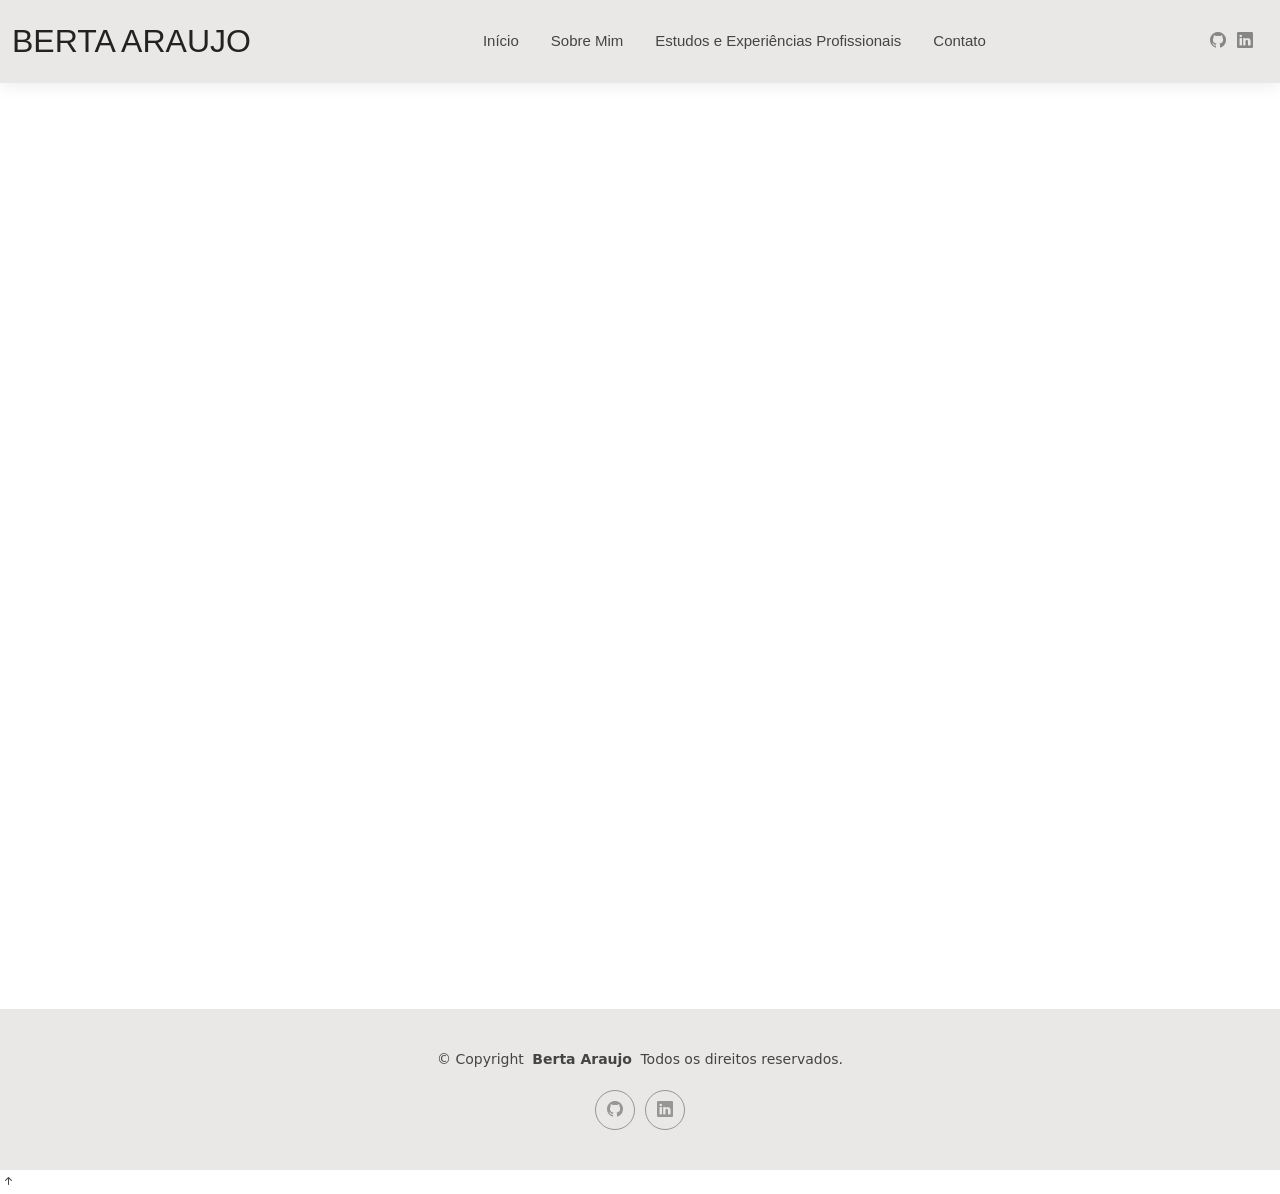
==== commit eb54c349: "Refactor contact.html for improved layout and styles Updated contact form styles and labels for clar" ====
--- a/contato.html
+++ b/contato.html
@@ -7,6 +7,7 @@
   <meta name="description" content="">
   <meta name="keywords" content="">
   <!-- Favicons -->
+  <link href="assets/img/balloon-heart.svg" rel="icon">
   <link href="assets/img/balloon-heart.svg" rel="icon">
   <!-- Fonts -->
   <link href="https://fonts.googleapis.com" rel="preconnect">
@@ -19,10 +20,9 @@
   <link href="assets/vendor/glightbox/css/glightbox.min.css" rel="stylesheet">
   <!-- Main CSS File -->
   <link href="assets/css/main.css" rel="stylesheet">
-  <!-- Ajustes do mapa e botão -->
+  <!-- Ajustes somente do mapa e botão -->
   <style>
-    /* MAPA */
-    .contact .info-wrap iframe {
+    .mapa {
       width: 100%;
       height: 300px;
       border: 0;
@@ -30,13 +30,13 @@
       margin-top: 20px;
       display: block;
     }
-    /* BOTÃO ENVIAR */
     #contact-form button[type="submit"] {
-      display: inline-block;
-      padding: 13px 30px;
-      border: 0;
+      display: block;
+      margin: 15px auto 0;
+      padding: 12px 30px;
+      border: none;
       border-radius: 30px;
-      background: #000;
+      background-color: #000;
       color: #fff;
       font-size: 16px;
       font-weight: 500;
@@ -46,11 +46,6 @@
     #contact-form button[type="submit"]:hover {
       transform: translateY(-2px);
       opacity: 0.85;
-    }
-    /* Centraliza o botão */
-    .contact .form-submit {
-      text-align: center;
-      margin-top: 10px;
     }
   </style>
 </head>
@@ -100,7 +95,7 @@
               <h3>Endereço</h3>
               <p>
                 Rua Saburo Suda, 40.<br>
-                Jd Morada do Sol, Pirapozinho - SP
+                Jd Morada do Sol, Pirapozinho-SP
               </p>
             </div>
           </div>
@@ -125,6 +120,7 @@
           <!-- End Info Item -->
           <!-- MAPA -->
           <iframe
+            class="mapa"
             src="https://www.google.com/maps/embed?pb=!1m18!1m12!1m3!1d3692.27435428312!2d-51.49577968945268!3d-22.267594879625467!2m3!1f0!2f0!3f0!3m2!1i1024!2i768!4f13.1!3m3!1m2!1s0x94938dc01707d107%3A0xa402a376b8ba6fe6!2sR.%20Saburo%20Suda%2C%2040%2C%20Pirapozinho%20-%20SP%2C%2019200-000!5e0!3m2!1spt-BR!2sbr!4v1772817984452!5m2!1spt-BR!2sbr"
             allowfullscreen=""
             loading="lazy"
@@ -132,63 +128,54 @@
           </iframe>
         </div>
       </div>
-      <!-- End Contact Information -->
       <!-- FORMULÁRIO -->
       <div class="col-lg-7">
         <form id="contact-form" data-aos="fade-up" data-aos-delay="200">
           <div class="row gy-4">
             <!-- Nome -->
             <div class="col-md-6">
-              <label for="name-field" class="pb-2">
-                Seu Nome
-              </label>
+              <label for="name-field" class="pb-2">Seu Nome</label>
               <input
                 type="text"
                 name="name"
                 id="name-field"
                 class="form-control"
-                required>
+                required="">
             </div>
             <!-- Email -->
             <div class="col-md-6">
-              <label for="email-field" class="pb-2">
-                Seu Email
-              </label>
+              <label for="email-field" class="pb-2">Seu Email</label>
               <input
                 type="email"
                 class="form-control"
                 name="email"
                 id="email-field"
-                required>
+                required="">
             </div>
             <!-- Assunto -->
             <div class="col-md-12">
-              <label for="subject-field" class="pb-2">
-                Assunto
-              </label>
+              <label for="subject-field" class="pb-2">Assunto</label>
               <input
                 type="text"
                 class="form-control"
                 name="subject"
                 id="subject-field"
-                required>
+                required="">
             </div>
             <!-- Mensagem -->
             <div class="col-md-12">
-              <label for="message-field" class="pb-2">
-                Mensagem
-              </label>
+              <label for="message-field" class="pb-2">Mensagem</label>
               <textarea
                 class="form-control"
                 name="message"
                 rows="10"
                 id="message-field"
-                required></textarea>
-            </div>
-            <!-- BOTÃO -->
-            <div class="col-md-12 form-submit">
+                required=""></textarea>
+            </div>
+            <!-- Botão -->
+            <div class="col-md-12">
               <button type="submit">
-                <i class="bi bi-whatsapp me-2"></i>
+                <i class="bi bi-whatsapp"></i>
                 Enviar Mensagem
               </button>
             </div>
@@ -206,14 +193,9 @@
 <div class="container">
   <div class="copyright text-center">
     <p>
-      ©️
-      <span>Copyright</span>
-      <strong class="px-1 sitename">
-        Berta Araujo
-      </strong>
-      <span>
-        Todos os direitos reservados.<br>
-      </span>
+      ©️ <span>Copyright</span>
+      <strong class="px-1 sitename">Berta Araujo</strong>
+      <span>Todos os direitos reservados.<br></span>
     </p>
   </div>
   <div class="social-links d-flex justify-content-center">
@@ -242,30 +224,23 @@
   <script src="assets/vendor/isotope-layout/isotope.pkgd.min.js"></script>
   <!-- ENVIO PARA WHATSAPP -->
   <script>
-    document
-      .getElementById("contact-form")
-      .addEventListener("submit", function(e) {
-        e.preventDefault();
-        const nome =
-          document.getElementById("name-field").value;
-        const email =
-          document.getElementById("email-field").value;
-        const assunto =
-          document.getElementById("subject-field").value;
-        const mensagem =
-          document.getElementById("message-field").value;
-        const texto =
+    document.getElementById("contact-form").addEventListener("submit", function(e) {
+      e.preventDefault();
+      const nome = document.getElementById("name-field").value;
+      const email = document.getElementById("email-field").value;
+      const assunto = document.getElementById("subject-field").value;
+      const mensagem = document.getElementById("message-field").value;
+      const texto =
 `Olá, Berta!
 Meu nome é ${nome}
 E-mail: ${email}
 Assunto: ${assunto}
 Mensagem:
 ${mensagem}`;
-        const numero = "5518997455145";
-        const url =
-          `https://wa.me/${numero}?text=${encodeURIComponent(texto)}`;
-        window.open(url, "_blank");
-      });
+      const numero = "5518997455145";
+      const url = `https://wa.me/${numero}?text=${encodeURIComponent(texto)}`;
+      window.open(url, "_blank");
+    });
   </script>
   <!-- Main JS File -->
   <script src="assets/js/main.js"></script>
--- a/assets/css/main.css
+++ b/assets/css/main.css
@@ -1112,62 +1112,3 @@
   background: color-mix(in srgb, var(--accent-color), transparent 25%);
 }
 
-/* =========================================================
-   MAPA
-   ========================================================= */
-.mapa-container {
-    width: 100%;
-    max-width: 400px;
-    margin: 0 auto;
-    border-radius: 16px;
-    overflow: hidden;
-    box-shadow: 0 8px 20px rgba(0, 0, 0, 0.15);
-}
-.mapa-container iframe {
-    display: block;
-    width: 100%;
-    border: 0;
-}
-/* =========================================================
-   BOTÃO ENVIAR
-   ========================================================= */
-.btn-enviar {
-    display: inline-flex;
-    align-items: center;
-    justify-content: center;
-    gap: 10px;
-    padding: 14px 32px;
-    background-color: #ffffff;
-    color: #2c3e50;
-    border: none;
-    border-radius: 50px;
-    font-size: 1rem;
-    font-weight: 600;
-    box-shadow: 0 5px 15px rgba(0, 0, 0, 0.12);
-    transition: all 0.3s ease;
-}
-.btn-enviar:hover {
-    transform: translateY(-3px);
-    color: #2c3e50;
-    box-shadow: 0 8px 20px rgba(0, 0, 0, 0.18);
-}
-.btn-enviar:active {
-    transform: translateY(-1px);
-}
-.btn-enviar i {
-    font-size: 1rem;
-}
-/* =========================================================
-   FORMULÁRIO
-   ========================================================= */
-.form-control {
-    border-radius: 10px;
-}
-.form-control:focus {
-    border-color: #6c757d;
-    box-shadow: 0 0 0 0.2rem rgba(108, 117, 125, 0.15);
-}
-
-/*--------------------------------------------------------------
-# Starter Section Section
---------------------------------------------------------------*/
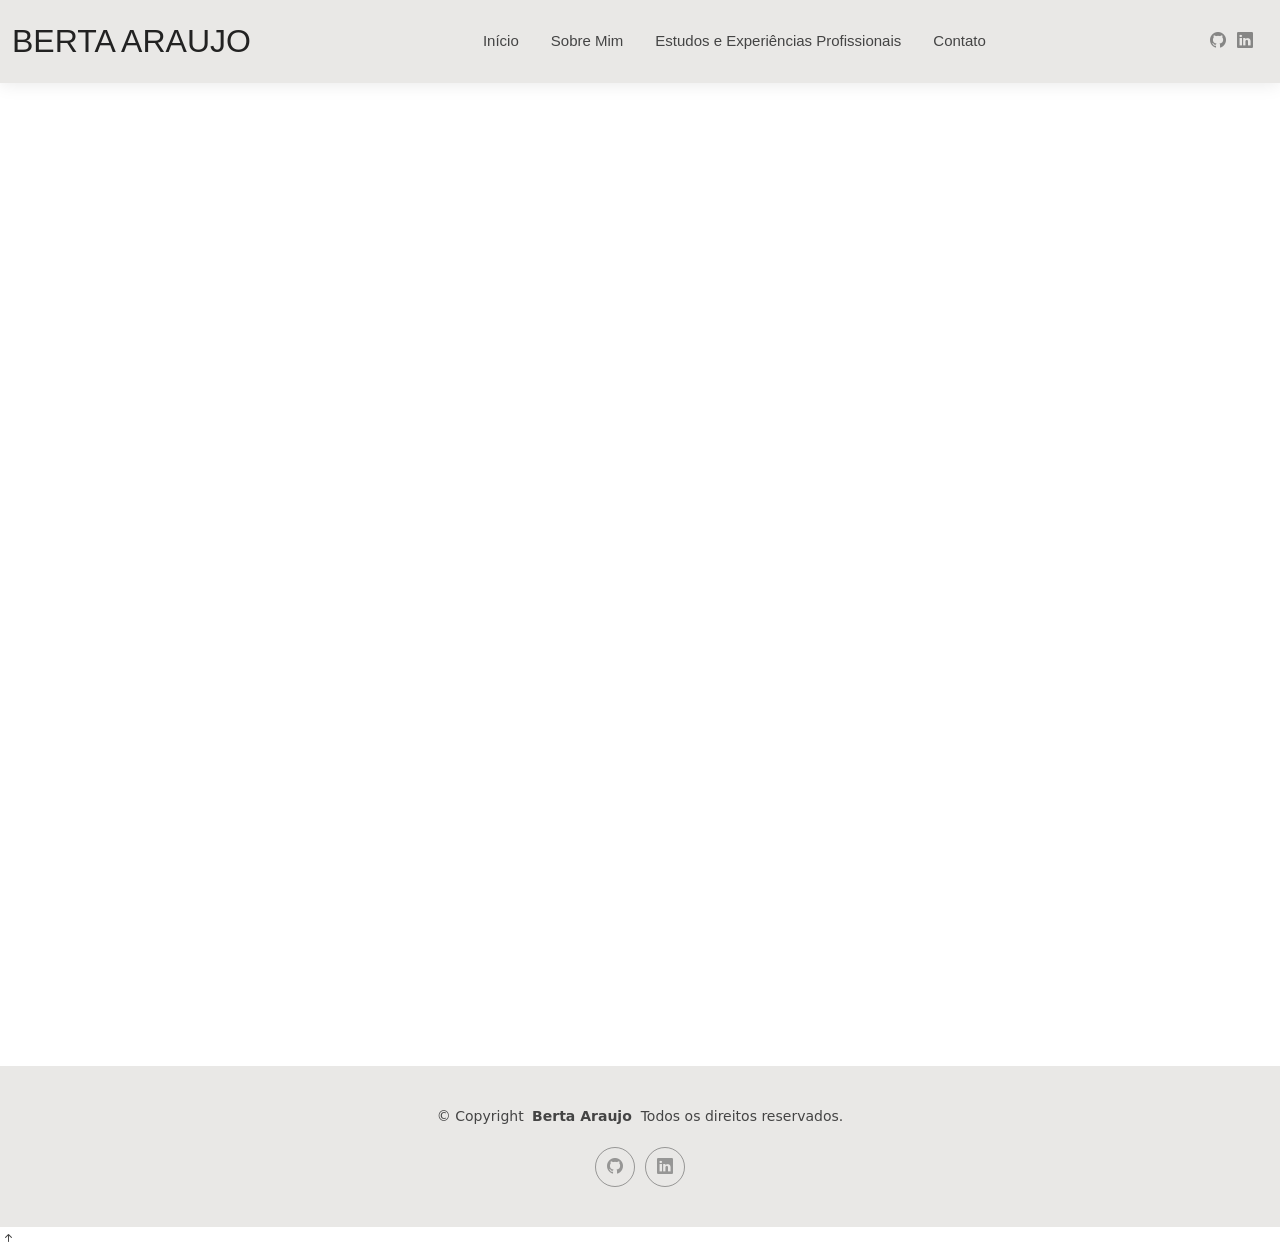
==== commit 270938bd: "Refactor contato.html for cleaner structure Removed redundant styles and updated contact information" ====
--- a/contato.html
+++ b/contato.html
@@ -7,7 +7,6 @@
   <meta name="description" content="">
   <meta name="keywords" content="">
   <!-- Favicons -->
-  <link href="assets/img/balloon-heart.svg" rel="icon">
   <link href="assets/img/balloon-heart.svg" rel="icon">
   <!-- Fonts -->
   <link href="https://fonts.googleapis.com" rel="preconnect">
@@ -20,38 +19,11 @@
   <link href="assets/vendor/glightbox/css/glightbox.min.css" rel="stylesheet">
   <!-- Main CSS File -->
   <link href="assets/css/main.css" rel="stylesheet">
-  <!-- Ajustes somente do mapa e botão -->
-  <style>
-    .mapa {
-      width: 100%;
-      height: 300px;
-      border: 0;
-      border-radius: 15px;
-      margin-top: 20px;
-      display: block;
-    }
-    #contact-form button[type="submit"] {
-      display: block;
-      margin: 15px auto 0;
-      padding: 12px 30px;
-      border: none;
-      border-radius: 30px;
-      background-color: #000;
-      color: #fff;
-      font-size: 16px;
-      font-weight: 500;
-      cursor: pointer;
-      transition: all 0.3s ease;
-    }
-    #contact-form button[type="submit"]:hover {
-      transform: translateY(-2px);
-      opacity: 0.85;
-    }
-  </style>
 </head>
 <body class="contact-page">
+  <!-- Header -->
   <header id="header" class="header d-flex align-items-center light-background sticky-top">
-<div class="container-fluid position-relative d-flex align-items-center justify-content-between">
+    <div class="container-fluid position-relative d-flex align-items-center justify-content-between">
   <a href="index.html" class="logo d-flex align-items-center me-auto me-xl-0">
     <h1 class="sitename">Berta Araujo</h1>
   </a>
@@ -82,10 +54,9 @@
     <h2>Contato</h2>
     <p>Abaixo meus contatos principais</p>
   </div>
-  <!-- End Section Title -->
   <div class="container" data-aos="fade-up" data-aos-delay="100">
     <div class="row gy-4">
-      <!-- INFORMAÇÕES DE CONTATO -->
+      <!-- Informações de contato -->
       <div class="col-lg-5">
         <div class="info-wrap">
           <!-- Endereço -->
@@ -93,13 +64,9 @@
             <i class="bi bi-geo-alt flex-shrink-0"></i>
             <div>
               <h3>Endereço</h3>
-              <p>
-                Rua Saburo Suda, 40.<br>
-                Jd Morada do Sol, Pirapozinho-SP
-              </p>
-            </div>
-          </div>
-          <!-- End Info Item -->
+              <p>Rua Saburo Suda, 40. Jd Morada do Sol, Pirapozinho-SP</p>
+            </div>
+          </div>
           <!-- Telefone -->
           <div class="info-item d-flex" data-aos="fade-up" data-aos-delay="300">
             <i class="bi bi-telephone flex-shrink-0"></i>
@@ -108,7 +75,6 @@
               <p>+55 (18) 99745-5145</p>
             </div>
           </div>
-          <!-- End Info Item -->
           <!-- Email -->
           <div class="info-item d-flex" data-aos="fade-up" data-aos-delay="400">
             <i class="bi bi-envelope flex-shrink-0"></i>
@@ -117,15 +83,18 @@
               <p>berta_araujo@live.com</p>
             </div>
           </div>
-          <!-- End Info Item -->
           <!-- MAPA -->
-          <iframe
-            class="mapa"
-            src="https://www.google.com/maps/embed?pb=!1m18!1m12!1m3!1d3692.27435428312!2d-51.49577968945268!3d-22.267594879625467!2m3!1f0!2f0!3f0!3m2!1i1024!2i768!4f13.1!3m3!1m2!1s0x94938dc01707d107%3A0xa402a376b8ba6fe6!2sR.%20Saburo%20Suda%2C%2040%2C%20Pirapozinho%20-%20SP%2C%2019200-000!5e0!3m2!1spt-BR!2sbr!4v1772817984452!5m2!1spt-BR!2sbr"
-            allowfullscreen=""
-            loading="lazy"
-            referrerpolicy="no-referrer-when-downgrade">
-          </iframe>
+          <div class="mt-4">
+            <iframe
+              src="https://www.google.com/maps?q=Rua%20Saburo%20Suda%2C%2040%2C%20Jardim%20Morada%20do%20Sol%2C%20Pirapozinho%20-%20SP&output=embed"
+              width="100%"
+              height="350"
+              style="border:0; border-radius: 12px;"
+              allowfullscreen=""
+              loading="lazy"
+              referrerpolicy="no-referrer-when-downgrade">
+            </iframe>
+          </div>
         </div>
       </div>
       <!-- FORMULÁRIO -->
@@ -134,48 +103,66 @@
           <div class="row gy-4">
             <!-- Nome -->
             <div class="col-md-6">
-              <label for="name-field" class="pb-2">Seu Nome</label>
+              <label for="name-field" class="pb-2">
+                Seu Nome
+              </label>
               <input
                 type="text"
                 name="name"
                 id="name-field"
                 class="form-control"
-                required="">
+                required>
             </div>
             <!-- Email -->
             <div class="col-md-6">
-              <label for="email-field" class="pb-2">Seu Email</label>
+              <label for="email-field" class="pb-2">
+                Seu Email
+              </label>
               <input
                 type="email"
                 class="form-control"
                 name="email"
                 id="email-field"
-                required="">
+                required>
             </div>
             <!-- Assunto -->
             <div class="col-md-12">
-              <label for="subject-field" class="pb-2">Assunto</label>
+              <label for="subject-field" class="pb-2">
+                Assunto
+              </label>
               <input
                 type="text"
                 class="form-control"
                 name="subject"
                 id="subject-field"
-                required="">
+                required>
             </div>
             <!-- Mensagem -->
             <div class="col-md-12">
-              <label for="message-field" class="pb-2">Mensagem</label>
+              <label for="message-field" class="pb-2">
+                Mensagem
+              </label>
               <textarea
                 class="form-control"
                 name="message"
                 rows="10"
                 id="message-field"
-                required=""></textarea>
-            </div>
-            <!-- Botão -->
-            <div class="col-md-12">
-              <button type="submit">
-                <i class="bi bi-whatsapp"></i>
+                required></textarea>
+            </div>
+            <!-- BOTÃO -->
+            <div class="col-md-12 text-center">
+              <button
+                type="submit"
+                class="btn btn-primary"
+                style="
+                  padding: 12px 32px;
+                  border-radius: 30px;
+                  border: none;
+                  font-size: 16px;
+                  font-weight: 600;
+                  transition: 0.3s;
+                ">
+                <i class="bi bi-whatsapp me-2"></i>
                 Enviar Mensagem
               </button>
             </div>
@@ -188,14 +175,19 @@
 </section>
 <!-- /Contact Section -->
   </main>
-  <!-- FOOTER -->
+  <!-- Footer -->
   <footer id="footer" class="footer light-background">
 <div class="container">
   <div class="copyright text-center">
     <p>
-      ©️ <span>Copyright</span>
-      <strong class="px-1 sitename">Berta Araujo</strong>
-      <span>Todos os direitos reservados.<br></span>
+      ©️
+      <span>Copyright</span>
+      <strong class="px-1 sitename">
+        Berta Araujo
+      </strong>
+      <span>
+        Todos os direitos reservados.<br>
+      </span>
     </p>
   </div>
   <div class="social-links d-flex justify-content-center">
@@ -222,7 +214,7 @@
   <script src="assets/vendor/glightbox/js/glightbox.min.js"></script>
   <script src="assets/vendor/imagesloaded/imagesloaded.pkgd.min.js"></script>
   <script src="assets/vendor/isotope-layout/isotope.pkgd.min.js"></script>
-  <!-- ENVIO PARA WHATSAPP -->
+  <!-- WhatsApp -->
   <script>
     document.getElementById("contact-form").addEventListener("submit", function(e) {
       e.preventDefault();
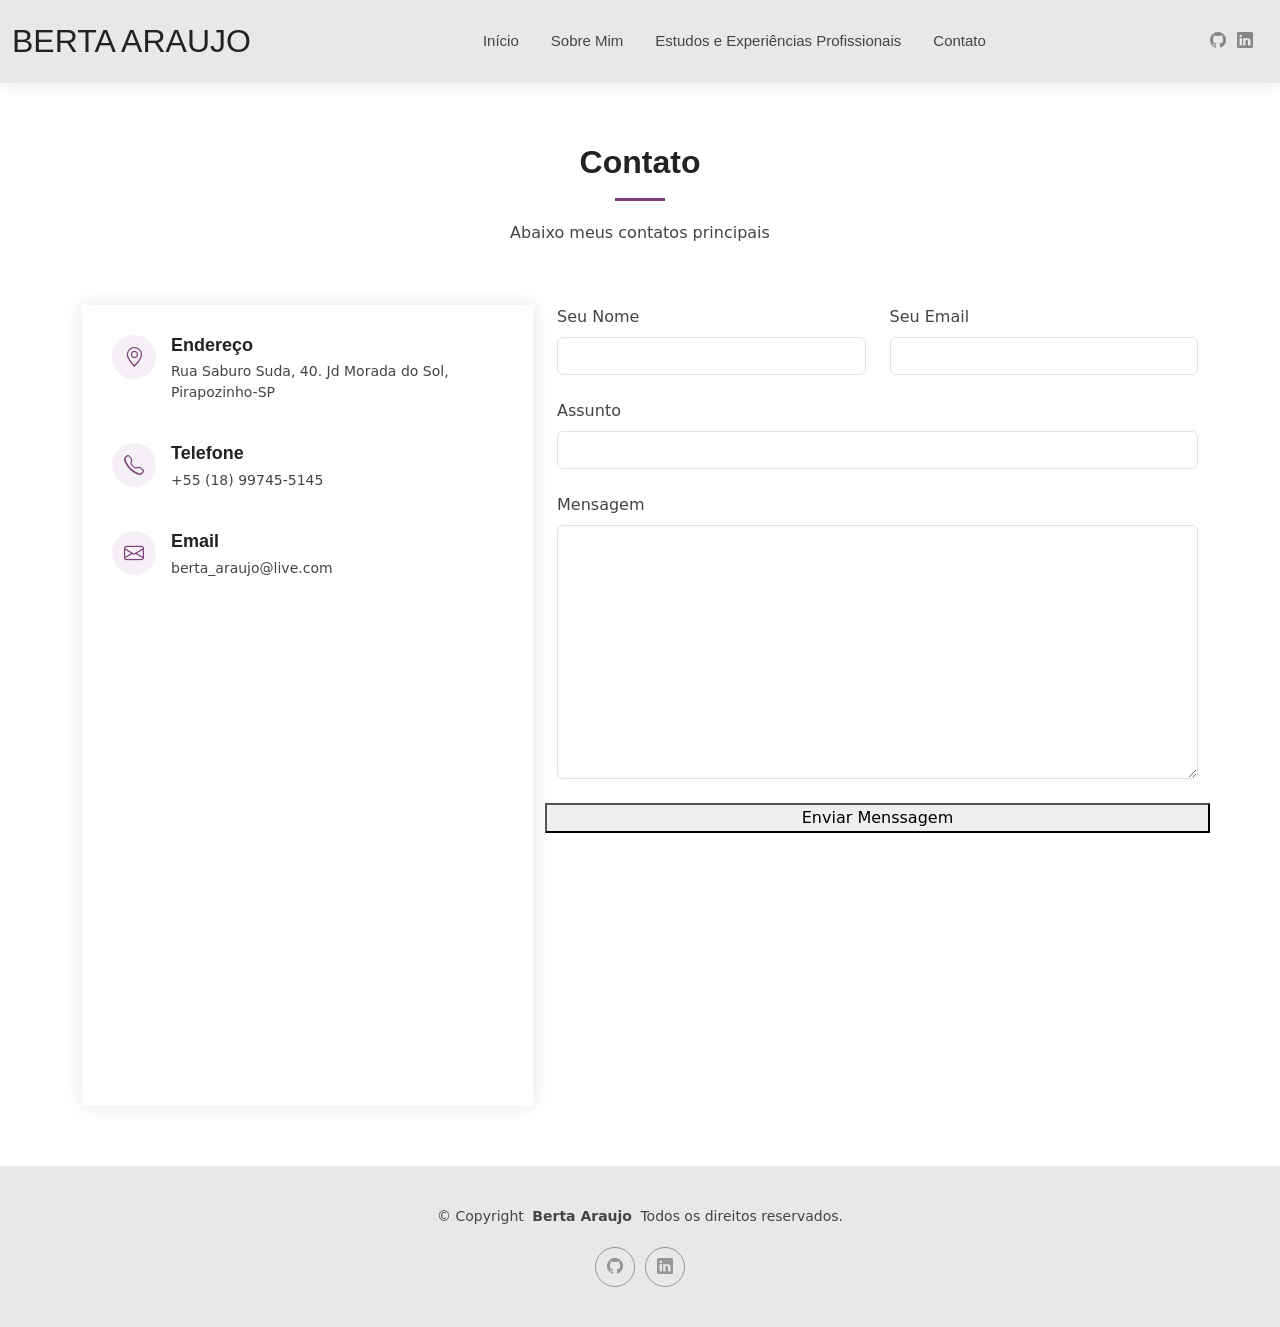
==== commit 1348644e: "Refactor contato.html structure and content" ====
--- a/contato.html
+++ b/contato.html
@@ -1,210 +1,165 @@
 <!DOCTYPE html>
 <html lang="pt-BR">
+
 <head>
   <meta charset="utf-8">
   <meta content="width=device-width, initial-scale=1.0" name="viewport">
-  <title>Contato - Berta Araujo</title>
+  <title>Contato - Berta Araujo </title>
   <meta name="description" content="">
   <meta name="keywords" content="">
+
   <!-- Favicons -->
   <link href="assets/img/balloon-heart.svg" rel="icon">
+  <link href="assets/img/balloon-heart.svg" rel="icon">
+
   <!-- Fonts -->
   <link href="https://fonts.googleapis.com" rel="preconnect">
   <link href="https://fonts.gstatic.com" rel="preconnect" crossorigin>
+  
   <!-- Vendor CSS Files -->
   <link href="assets/vendor/bootstrap/css/bootstrap.min.css" rel="stylesheet">
   <link href="assets/vendor/bootstrap-icons/bootstrap-icons.css" rel="stylesheet">
   <link href="assets/vendor/aos/aos.css" rel="stylesheet">
   <link href="assets/vendor/swiper/swiper-bundle.min.css" rel="stylesheet">
   <link href="assets/vendor/glightbox/css/glightbox.min.css" rel="stylesheet">
+
   <!-- Main CSS File -->
   <link href="assets/css/main.css" rel="stylesheet">
+
 </head>
+
 <body class="contact-page">
-  <!-- Header -->
+
   <header id="header" class="header d-flex align-items-center light-background sticky-top">
     <div class="container-fluid position-relative d-flex align-items-center justify-content-between">
-  <a href="index.html" class="logo d-flex align-items-center me-auto me-xl-0">
-    <h1 class="sitename">Berta Araujo</h1>
-  </a>
-  <nav id="navmenu" class="navmenu">
-    <ul>
-      <li><a href="index.html">Início</a></li>
-      <li><a href="sobremim.html">Sobre Mim</a></li>
-      <li><a href="estudos.html">Estudos e Experiências Profissionais</a></li>
-      <li><a href="contato.html">Contato</a></li>
-    </ul>
-    <i class="mobile-nav-toggle d-xl-none bi bi-list"></i>
-  </nav>
-  <div class="header-social-links">
-    <a href="https://github.com/Berta-Araujo" class="github">
-      <i class="bi bi-github"></i>
-    </a>
-    <a href="https://www.linkedin.com/in/bertaaraujo" class="linkedin">
-      <i class="bi bi-linkedin"></i>
-    </a>
-  </div>
-</div>
+
+      <a href="index.html" class="logo d-flex align-items-center me-auto me-xl-0">
+        <!-- Uncomment the line below if you also wish to use an image logo -->
+        <!-- <img src="assets/img/logo.png" alt=""> -->
+        <h1 class="sitename">Berta Araujo</h1>
+      </a>
+
+      <nav id="navmenu" class="navmenu">
+        <ul>
+         <li><a href="index.html">Início</a></li>
+          <li><a href="sobremim.html">Sobre Mim</a></li>
+          <li><a href="estudos.html">Estudos e Experiências Profissionais</a></li>
+          <li><a href="contato.html">Contato</a></li>
+        </ul>
+        <i class="mobile-nav-toggle d-xl-none bi bi-list"></i>
+      </nav>
+
+      <div class="header-social-links">
+        <a href="https://github.com/Berta-Araujo" class="github"><i class="bi bi-github"></i></a>
+        <a href="https://www.linkedin.com/in/bertaaraujo" class="linkedin"><i class="bi bi-linkedin"></i></a>
+      </div>
+    </div>
   </header>
+
   <main class="main">
-<!-- Contact Section -->
-<section id="contact" class="contact section">
-  <!-- Section Title -->
-  <div class="container section-title" data-aos="fade-up">
-    <h2>Contato</h2>
-    <p>Abaixo meus contatos principais</p>
-  </div>
-  <div class="container" data-aos="fade-up" data-aos-delay="100">
-    <div class="row gy-4">
-      <!-- Informações de contato -->
-      <div class="col-lg-5">
-        <div class="info-wrap">
-          <!-- Endereço -->
-          <div class="info-item d-flex" data-aos="fade-up" data-aos-delay="200">
-            <i class="bi bi-geo-alt flex-shrink-0"></i>
-            <div>
-              <h3>Endereço</h3>
-              <p>Rua Saburo Suda, 40. Jd Morada do Sol, Pirapozinho-SP</p>
+
+    <!-- Contact Section -->
+    <section id="contact" class="contact section">
+
+      <!-- Section Title -->
+      <div class="container section-title" data-aos="fade-up">
+        <h2>Contato</h2>
+        <p>Abaixo meus contatos principais</p>
+      </div><!-- End Section Title -->
+
+      <div class="container" data-aos="fade-up" data-aos-delay="100">
+
+        <div class="row gy-4">
+
+          <div class="col-lg-5">
+
+            <div class="info-wrap">
+              <div class="info-item d-flex" data-aos="fade-up" data-aos-delay="200">
+                <i class="bi bi-geo-alt flex-shrink-0"></i>
+                <div>
+                  <h3> Endereço </h3>
+                  <p>Rua Saburo Suda, 40. Jd Morada do Sol, Pirapozinho-SP</p>
+                </div>
+              </div><!-- End Info Item -->
+
+              <div class="info-item d-flex" data-aos="fade-up" data-aos-delay="300">
+                <i class="bi bi-telephone flex-shrink-0"></i>
+                <div>
+                  <h3> Telefone </h3>
+                  <p>+55 (18) 99745-5145</p>
+                </div>
+              </div><!-- End Info Item -->
+
+              <div class="info-item d-flex" data-aos="fade-up" data-aos-delay="400">
+                <i class="bi bi-envelope flex-shrink-0"></i>
+                <div>
+                  <h3> Email </h3>
+                  <p>berta_araujo@live.com</p>
+                </div>
+              </div><!-- End Info Item -->
+
+              <iframe src="https://www.google.com/maps/embed?pb=!1m18!1m12!1m3!1d3692.27435428312!2d-51.49577968945268!3d-22.267594879625467!2m3!1f0!2f0!3f0!3m2!1i1024!2i768!4f13.1!3m3!1m2!1s0x94938dc01707d107%3A0xa402a376b8ba6fe6!2sR.%20Saburo%20Suda%2C%2040%2C%20Pirapozinho%20-%20SP%2C%2019200-000!5e0!3m2!1spt-BR!2sbr!4v1772817984452!5m2!1spt-BR!2sbr" width="600" height="450" style="border:0;" allowfullscreen="" loading="lazy" referrerpolicy="no-referrer-when-downgrade"></iframe>
             </div>
           </div>
-          <!-- Telefone -->
-          <div class="info-item d-flex" data-aos="fade-up" data-aos-delay="300">
-            <i class="bi bi-telephone flex-shrink-0"></i>
-            <div>
-              <h3>Telefone</h3>
-              <p>+55 (18) 99745-5145</p>
-            </div>
-          </div>
-          <!-- Email -->
-          <div class="info-item d-flex" data-aos="fade-up" data-aos-delay="400">
-            <i class="bi bi-envelope flex-shrink-0"></i>
-            <div>
-              <h3>Email</h3>
-              <p>berta_araujo@live.com</p>
-            </div>
-          </div>
-          <!-- MAPA -->
-          <div class="mt-4">
-            <iframe
-              src="https://www.google.com/maps?q=Rua%20Saburo%20Suda%2C%2040%2C%20Jardim%20Morada%20do%20Sol%2C%20Pirapozinho%20-%20SP&output=embed"
-              width="100%"
-              height="350"
-              style="border:0; border-radius: 12px;"
-              allowfullscreen=""
-              loading="lazy"
-              referrerpolicy="no-referrer-when-downgrade">
-            </iframe>
-          </div>
+
+          <div class="col-lg-7">
+            <form <form id="contact-form" data-aos="fade-up" data-aos-delay="200">
+              <div class="row gy-4">
+
+                <div class="col-md-6">
+                  <label for="name-field" class="pb-2">Seu Nome</label>
+                  <input type="text" name="name" id="name-field" class="form-control" required="">
+                </div>
+
+                <div class="col-md-6">
+                  <label for="email-field" class="pb-2">Seu Email</label>
+                  <input type="email" class="form-control" name="email" id="email-field" required="">
+                </div>
+
+                <div class="col-md-12">
+                  <label for="subject-field" class="pb-2">Assunto</label>
+                  <input type="text" class="form-control" name="subject" id="subject-field" required="">
+                </div>
+
+                <div class="col-md-12">
+                  <label for="message-field" class="pb-2">Mensagem</label>
+                  <textarea class="form-control" name="message" rows="10" id="message-field" required=""></textarea>
+                </div>
+
+                  <button type="submit">Enviar Menssagem</button>
+                </div>
+
+              </div>
+            </form>
+          </div><!-- End Contact Form -->
+
         </div>
-      </div>
-      <!-- FORMULÁRIO -->
-      <div class="col-lg-7">
-        <form id="contact-form" data-aos="fade-up" data-aos-delay="200">
-          <div class="row gy-4">
-            <!-- Nome -->
-            <div class="col-md-6">
-              <label for="name-field" class="pb-2">
-                Seu Nome
-              </label>
-              <input
-                type="text"
-                name="name"
-                id="name-field"
-                class="form-control"
-                required>
-            </div>
-            <!-- Email -->
-            <div class="col-md-6">
-              <label for="email-field" class="pb-2">
-                Seu Email
-              </label>
-              <input
-                type="email"
-                class="form-control"
-                name="email"
-                id="email-field"
-                required>
-            </div>
-            <!-- Assunto -->
-            <div class="col-md-12">
-              <label for="subject-field" class="pb-2">
-                Assunto
-              </label>
-              <input
-                type="text"
-                class="form-control"
-                name="subject"
-                id="subject-field"
-                required>
-            </div>
-            <!-- Mensagem -->
-            <div class="col-md-12">
-              <label for="message-field" class="pb-2">
-                Mensagem
-              </label>
-              <textarea
-                class="form-control"
-                name="message"
-                rows="10"
-                id="message-field"
-                required></textarea>
-            </div>
-            <!-- BOTÃO -->
-            <div class="col-md-12 text-center">
-              <button
-                type="submit"
-                class="btn btn-primary"
-                style="
-                  padding: 12px 32px;
-                  border-radius: 30px;
-                  border: none;
-                  font-size: 16px;
-                  font-weight: 600;
-                  transition: 0.3s;
-                ">
-                <i class="bi bi-whatsapp me-2"></i>
-                Enviar Mensagem
-              </button>
-            </div>
-          </div>
-        </form>
-      </div>
-      <!-- End Contact Form -->
-    </div>
-  </div>
-</section>
-<!-- /Contact Section -->
+
+      </div>
+
+    </section><!-- /Contact Section -->
+
   </main>
-  <!-- Footer -->
+
   <footer id="footer" class="footer light-background">
-<div class="container">
-  <div class="copyright text-center">
-    <p>
-      ©️
-      <span>Copyright</span>
-      <strong class="px-1 sitename">
-        Berta Araujo
-      </strong>
-      <span>
-        Todos os direitos reservados.<br>
-      </span>
-    </p>
-  </div>
-  <div class="social-links d-flex justify-content-center">
-    <a href="https://github.com/Berta-Araujo">
-      <i class="bi bi-github"></i>
-    </a>
-    <a href="https://www.linkedin.com/in/bertaaraujo">
-      <i class="bi bi-linkedin"></i>
-    </a>
-  </div>
-</div>
+
+    <div class="container">
+      <div class="copyright text-center ">
+        <p>©️ <span>Copyright</span> <strong class="px-1 sitename">Berta Araujo</strong> <span>Todos os direitos reservados.<br></span></p>
+      </div>
+      <div class="social-links d-flex justify-content-center">
+        <a href="https://github.com/Berta-Araujo"><i class="bi bi-github"></i></a>
+        <a href="https://www.linkedin.com/in/bertaaraujo"><i class="bi bi-linkedin"></i></a>
+      </div>
+
   </footer>
+
   <!-- Scroll Top -->
-<i class="bi bi-arrow-up-short"></i>
-  </a>
+  <a href="#" id="scroll-top" class="scroll-top d-flex align-items-center justify-content-center"><i class="bi bi-arrow-up-short"></i></a>
+
   <!-- Preloader -->
   <div id="preloader"></div>
+
   <!-- Vendor JS Files -->
   <script src="assets/vendor/bootstrap/js/bootstrap.bundle.min.js"></script>
   <script src="assets/vendor/aos/aos.js"></script>
@@ -214,27 +169,39 @@
   <script src="assets/vendor/glightbox/js/glightbox.min.js"></script>
   <script src="assets/vendor/imagesloaded/imagesloaded.pkgd.min.js"></script>
   <script src="assets/vendor/isotope-layout/isotope.pkgd.min.js"></script>
-  <!-- WhatsApp -->
+
   <script>
-    document.getElementById("contact-form").addEventListener("submit", function(e) {
-      e.preventDefault();
-      const nome = document.getElementById("name-field").value;
-      const email = document.getElementById("email-field").value;
-      const assunto = document.getElementById("subject-field").value;
-      const mensagem = document.getElementById("message-field").value;
-      const texto =
+document.getElementById("contact-form").addEventListener("submit", function(e) {
+
+    e.preventDefault();
+
+    const nome = document.getElementById("name-field").value;
+    const email = document.getElementById("email-field").value;
+    const assunto = document.getElementById("subject-field").value;
+    const mensagem = document.getElementById("message-field").value;
+
+    const texto =
 `Olá, Berta!
+
 Meu nome é ${nome}
+
 E-mail: ${email}
+
 Assunto: ${assunto}
+
 Mensagem:
 ${mensagem}`;
-      const numero = "5518997455145";
-      const url = `https://wa.me/${numero}?text=${encodeURIComponent(texto)}`;
-      window.open(url, "_blank");
-    });
-  </script>
+
+    const numero = "5518997455145";
+
+    const url = `https://wa.me/${numero}?text=${encodeURIComponent(texto)}`;
+
+    window.open(url, "_blank");
+});
+</script>
   <!-- Main JS File -->
   <script src="assets/js/main.js"></script>
+
 </body>
+
 </html>
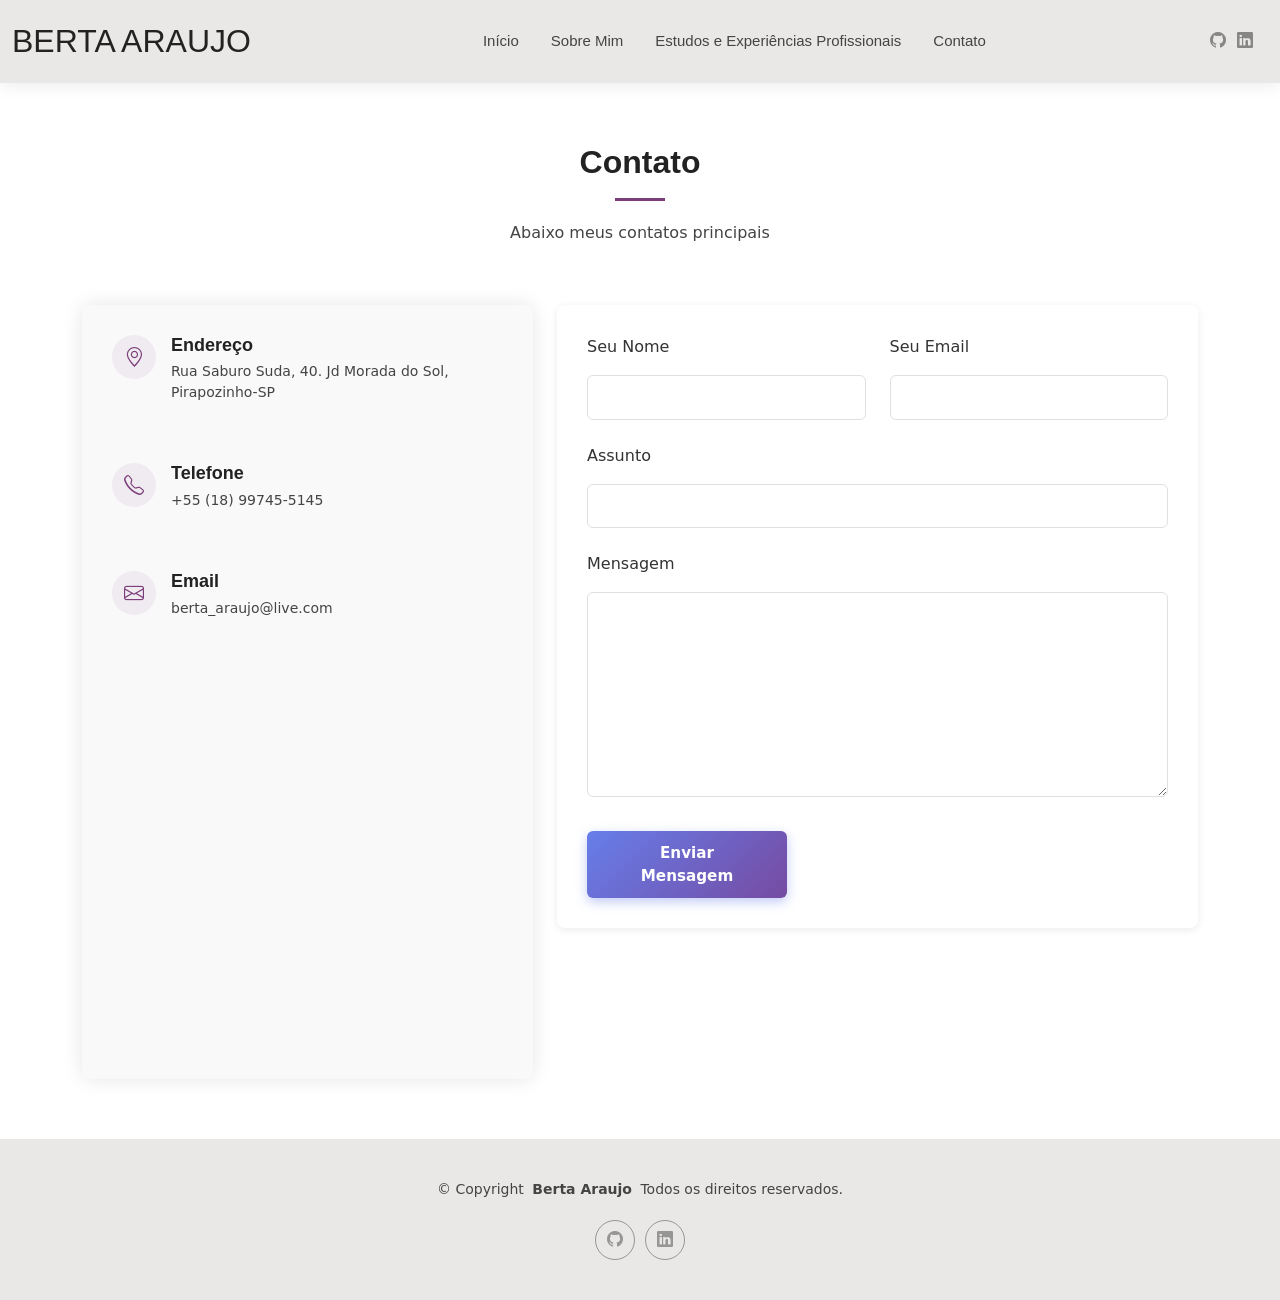
==== commit 082e255e: "Enhance contact page with custom styles and form fixes Added custom styles for contact page layout a" ====
--- a/contato.html
+++ b/contato.html
@@ -26,6 +26,100 @@
   <!-- Main CSS File -->
   <link href="assets/css/main.css" rel="stylesheet">
 
+  <style>
+    /* Ajustes para evitar sobreposição */
+    .contact .row {
+      align-items: stretch;
+    }
+
+    .contact .info-wrap {
+      background: #f9f9f9;
+      padding: 30px;
+      border-radius: 8px;
+      height: 100%;
+      display: flex;
+      flex-direction: column;
+      gap: 20px;
+    }
+
+    .contact iframe {
+      width: 100%;
+      height: 350px;
+      border-radius: 8px;
+      margin-top: 20px;
+      border: none;
+    }
+
+    /* Estilo do formulário */
+    .contact form {
+      background: #ffffff;
+      padding: 30px;
+      border-radius: 8px;
+      box-shadow: 0 2px 8px rgba(0,0,0,0.08);
+    }
+
+    .contact form label {
+      font-weight: 500;
+      color: #333;
+      margin-bottom: 8px;
+    }
+
+    .contact form .form-control {
+      border: 1px solid #e0e0e0;
+      border-radius: 6px;
+      padding: 10px 12px;
+      font-size: 0.95rem;
+      transition: all 0.3s ease;
+    }
+
+    .contact form .form-control:focus {
+      border-color: #007bff;
+      box-shadow: 0 0 0 3px rgba(0, 123, 255, 0.1);
+    }
+
+    /* Botão estilizado */
+    .contact form button {
+      background: linear-gradient(135deg, #667eea 0%, #764ba2 100%);
+      color: white;
+      border: none;
+      padding: 11px 28px;
+      font-size: 0.95rem;
+      font-weight: 600;
+      border-radius: 6px;
+      cursor: pointer;
+      transition: all 0.3s ease;
+      box-shadow: 0 4px 12px rgba(102, 126, 234, 0.4);
+      width: 100%;
+      max-width: 200px;
+      margin-top: 10px;
+    }
+
+    .contact form button:hover {
+      transform: translateY(-2px);
+      box-shadow: 0 6px 16px rgba(102, 126, 234, 0.6);
+    }
+
+    .contact form button:active {
+      transform: translateY(0);
+    }
+
+    /* Responsivo */
+    @media (max-width: 768px) {
+      .contact .col-lg-5,
+      .contact .col-lg-7 {
+        margin-bottom: 20px;
+      }
+
+      .contact form button {
+        max-width: 100%;
+      }
+
+      .contact iframe {
+        height: 300px;
+      }
+    }
+  </style>
+
 </head>
 
 <body class="contact-page">
@@ -98,12 +192,12 @@
                 </div>
               </div><!-- End Info Item -->
 
-              <iframe src="https://www.google.com/maps/embed?pb=!1m18!1m12!1m3!1d3692.27435428312!2d-51.49577968945268!3d-22.267594879625467!2m3!1f0!2f0!3f0!3m2!1i1024!2i768!4f13.1!3m3!1m2!1s0x94938dc01707d107%3A0xa402a376b8ba6fe6!2sR.%20Saburo%20Suda%2C%2040%2C%20Pirapozinho%20-%20SP%2C%2019200-000!5e0!3m2!1spt-BR!2sbr!4v1772817984452!5m2!1spt-BR!2sbr" width="600" height="450" style="border:0;" allowfullscreen="" loading="lazy" referrerpolicy="no-referrer-when-downgrade"></iframe>
+              <iframe src="https://www.google.com/maps/embed?pb=!1m18!1m12!1m3!1d3692.27435428312!2d-51.49577968945268!3d-22.267594879625467!2m3!1f0!2f0!3f0!3m2!1i1024!2i768!4f13.1!3m3!1m2!1s0x94938dc01707d107%3A0xa402a376b8ba6fe6!2sR.%20Saburo%20Suda%2C%2040%2C%20Pirapozinho%20-%20SP%2C%2019200-000!5e0!3m2!1spt-BR!2sbr!4v1772817984452!5m2!1spt-BR!2sbr" allowfullscreen="" loading="lazy" referrerpolicy="no-referrer-when-downgrade"></iframe>
             </div>
           </div>
 
           <div class="col-lg-7">
-            <form <form id="contact-form" data-aos="fade-up" data-aos-delay="200">
+            <form id="contact-form" data-aos="fade-up" data-aos-delay="200">
               <div class="row gy-4">
 
                 <div class="col-md-6">
@@ -123,10 +217,11 @@
 
                 <div class="col-md-12">
                   <label for="message-field" class="pb-2">Mensagem</label>
-                  <textarea class="form-control" name="message" rows="10" id="message-field" required=""></textarea>
-                </div>
-
-                  <button type="submit">Enviar Menssagem</button>
+                  <textarea class="form-control" name="message" rows="8" id="message-field" required=""></textarea>
+                </div>
+
+                <div class="col-md-12">
+                  <button type="submit">Enviar Mensagem</button>
                 </div>
 
               </div>
@@ -166,7 +261,7 @@
   <script src="assets/vendor/waypoints/noframework.waypoints.js"></script>
   <script src="assets/vendor/purecounter/purecounter_vanilla.js"></script>
   <script src="assets/vendor/swiper/swiper-bundle.min.js"></script>
-  <script src="assets/vendor/glightbox/js/glightbox.min.js"></script>
+  <script src="assets/vendor/glightbox/js/glightbox.min.css"></script>
   <script src="assets/vendor/imagesloaded/imagesloaded.pkgd.min.js"></script>
   <script src="assets/vendor/isotope-layout/isotope.pkgd.min.js"></script>
 
